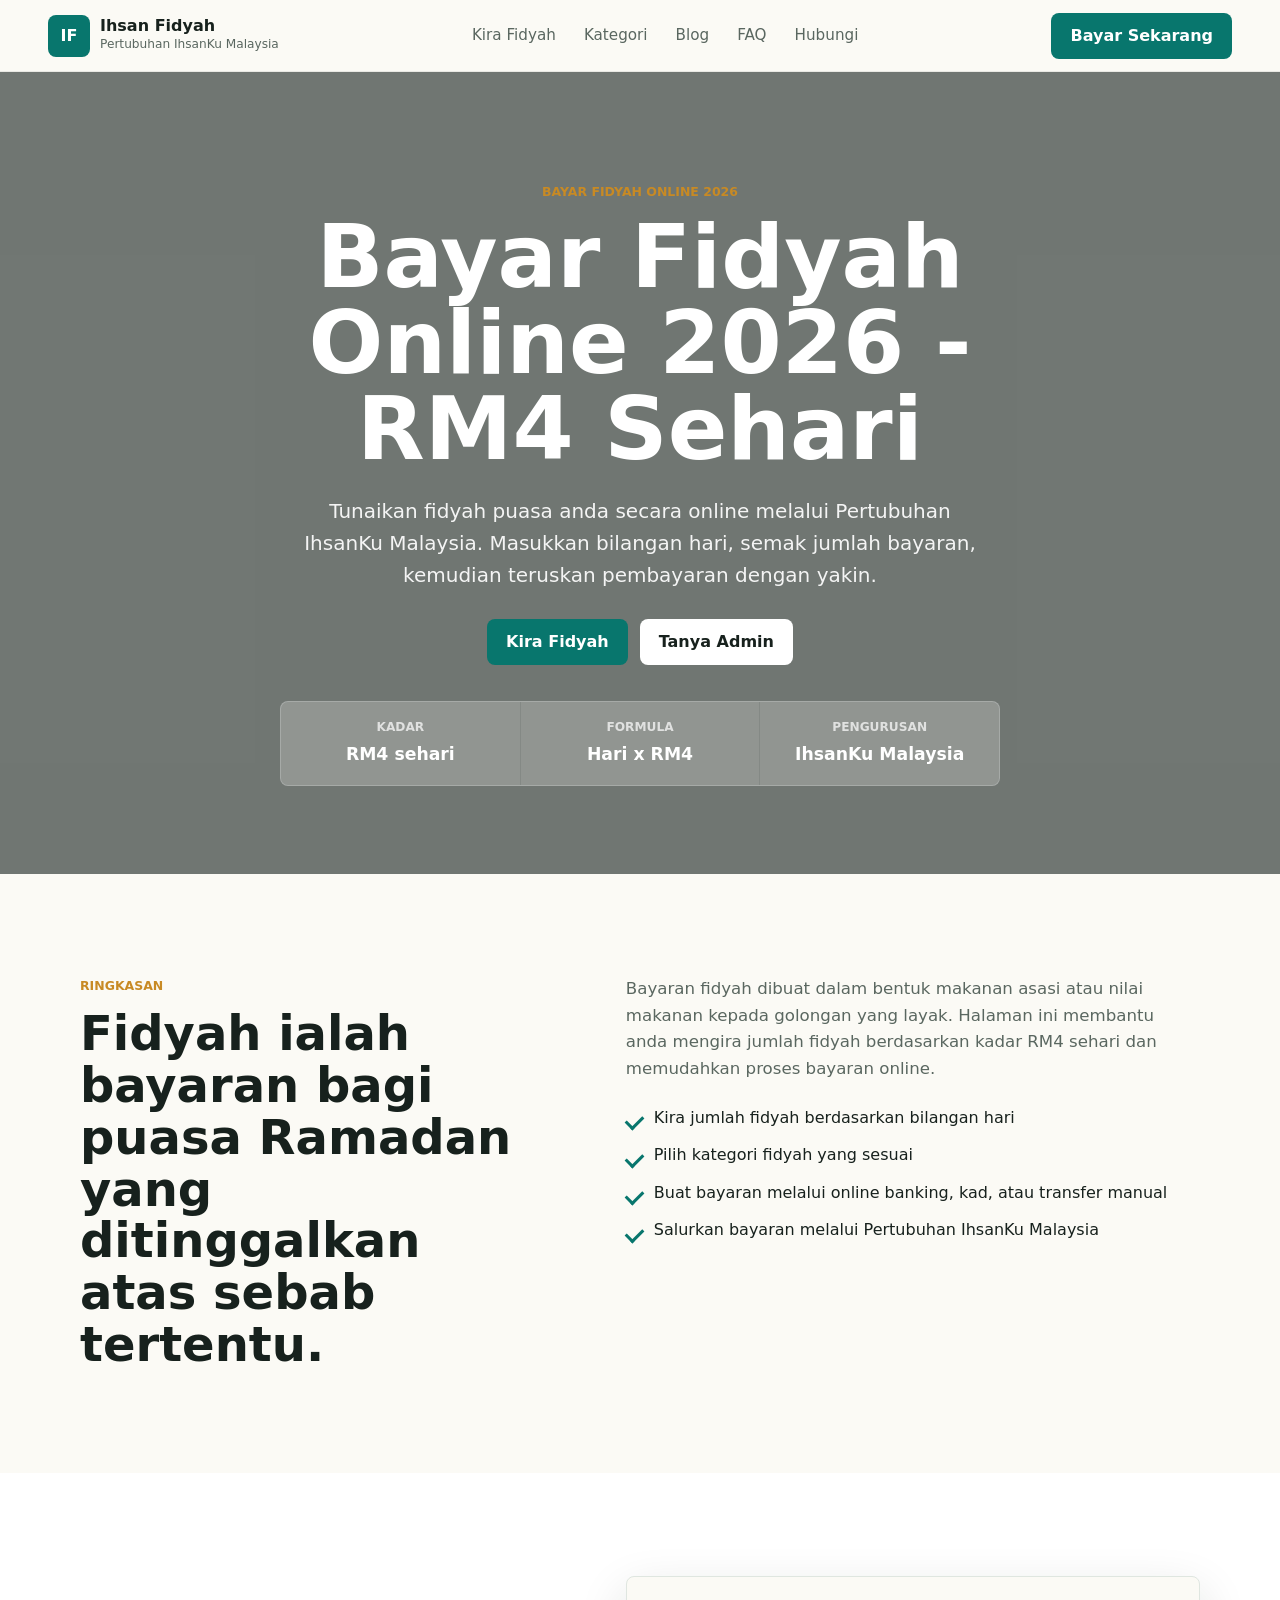
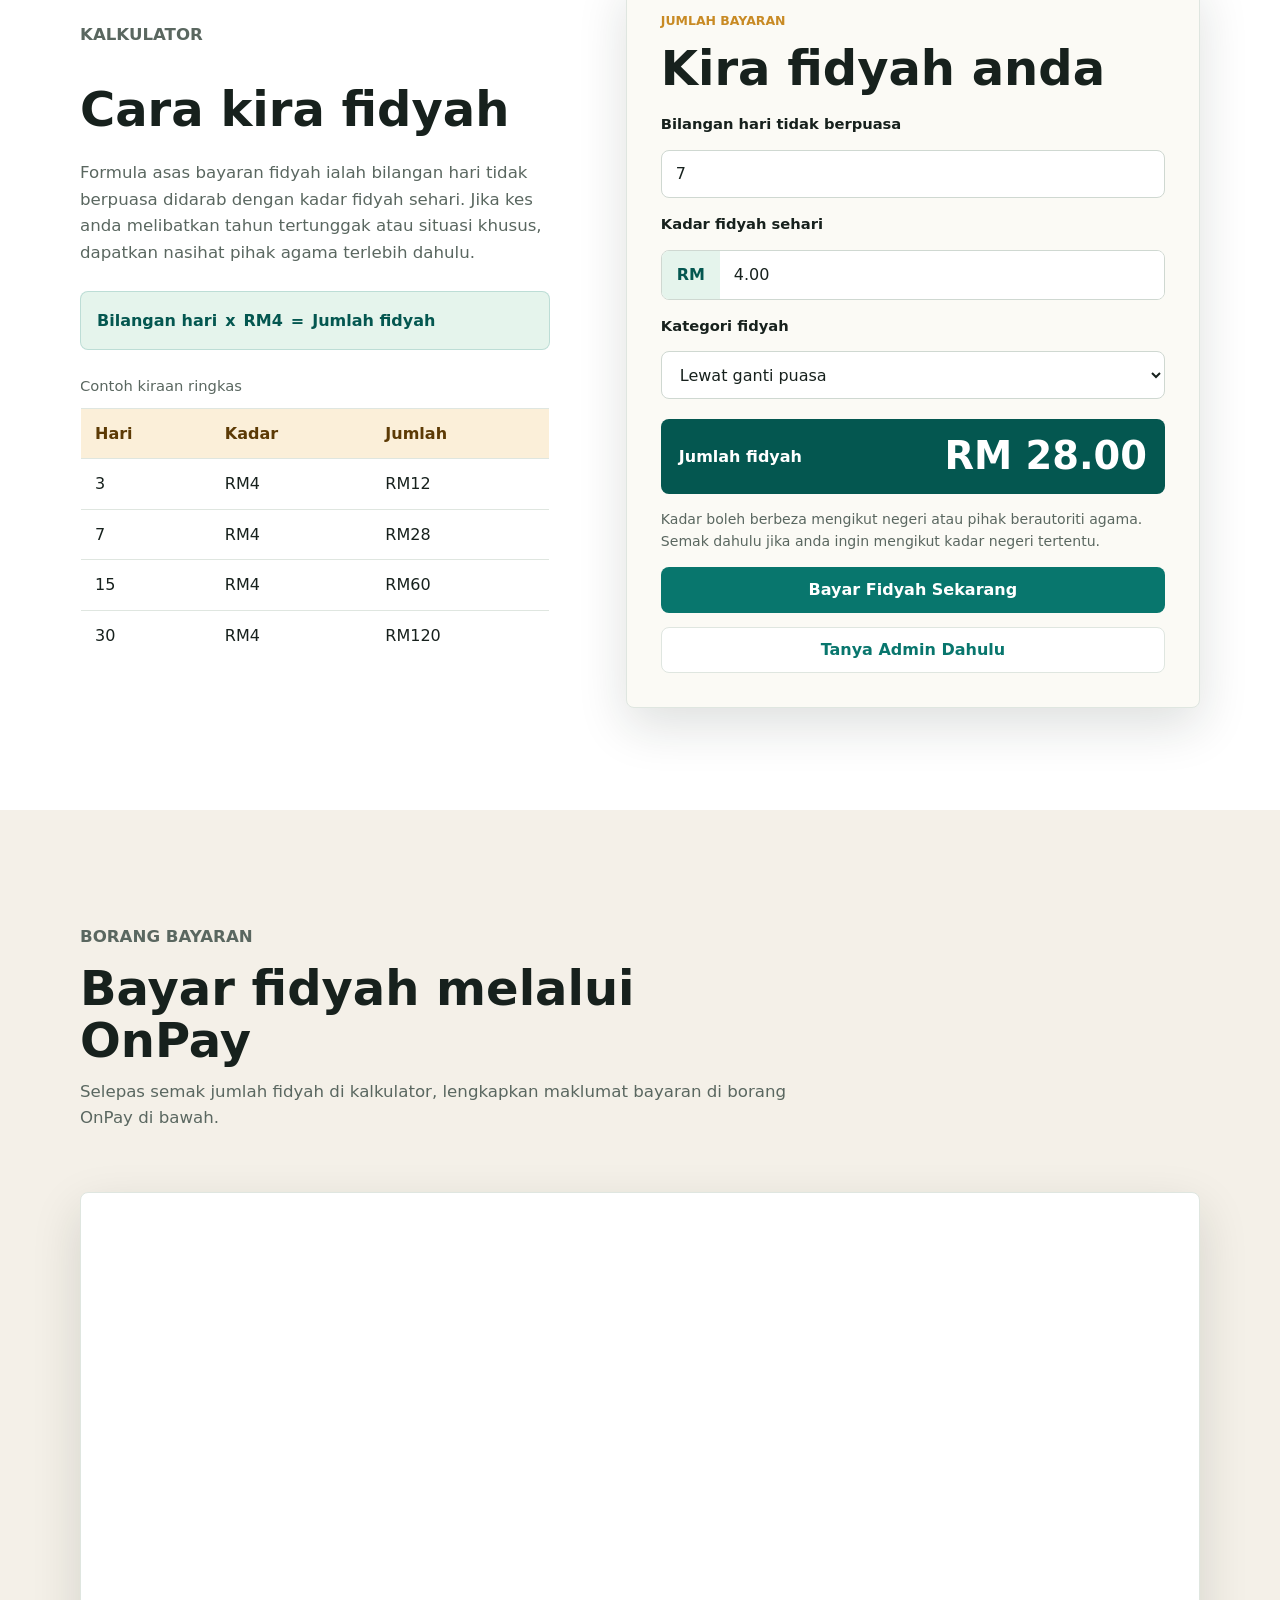
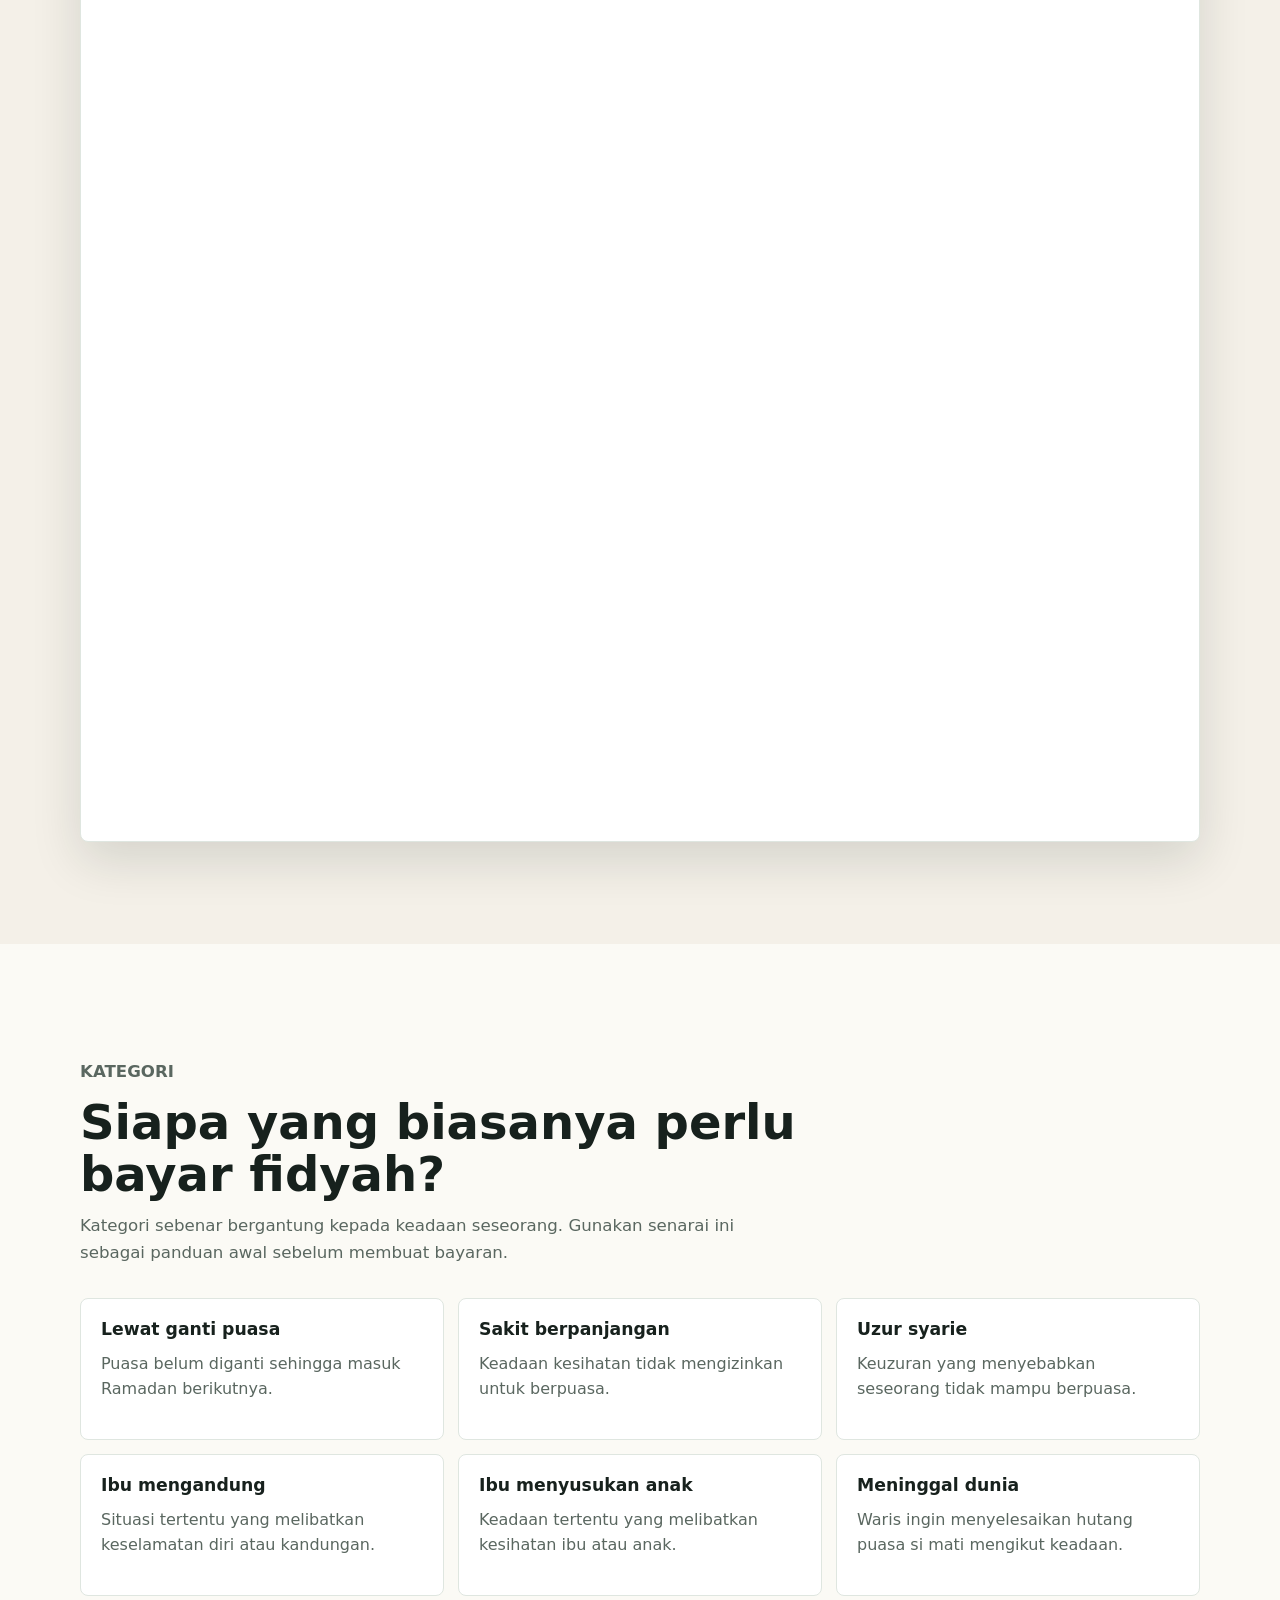
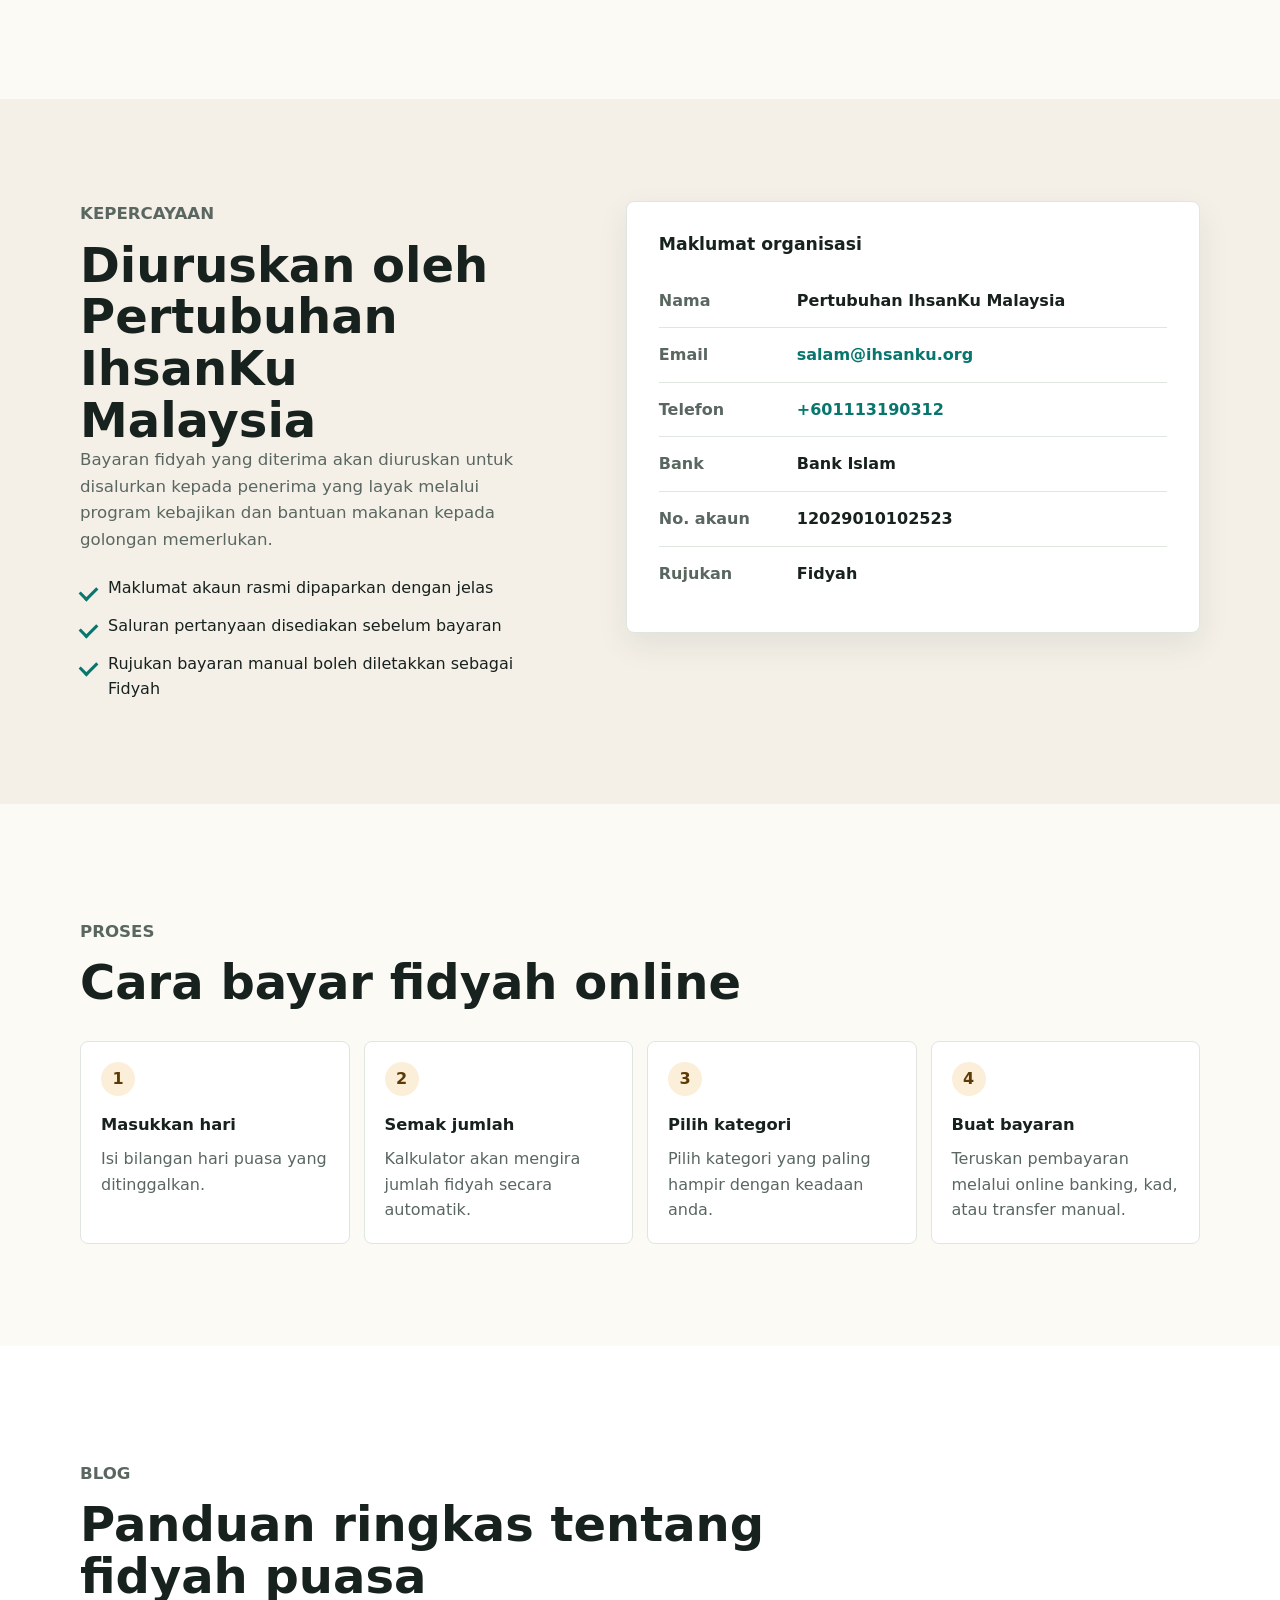
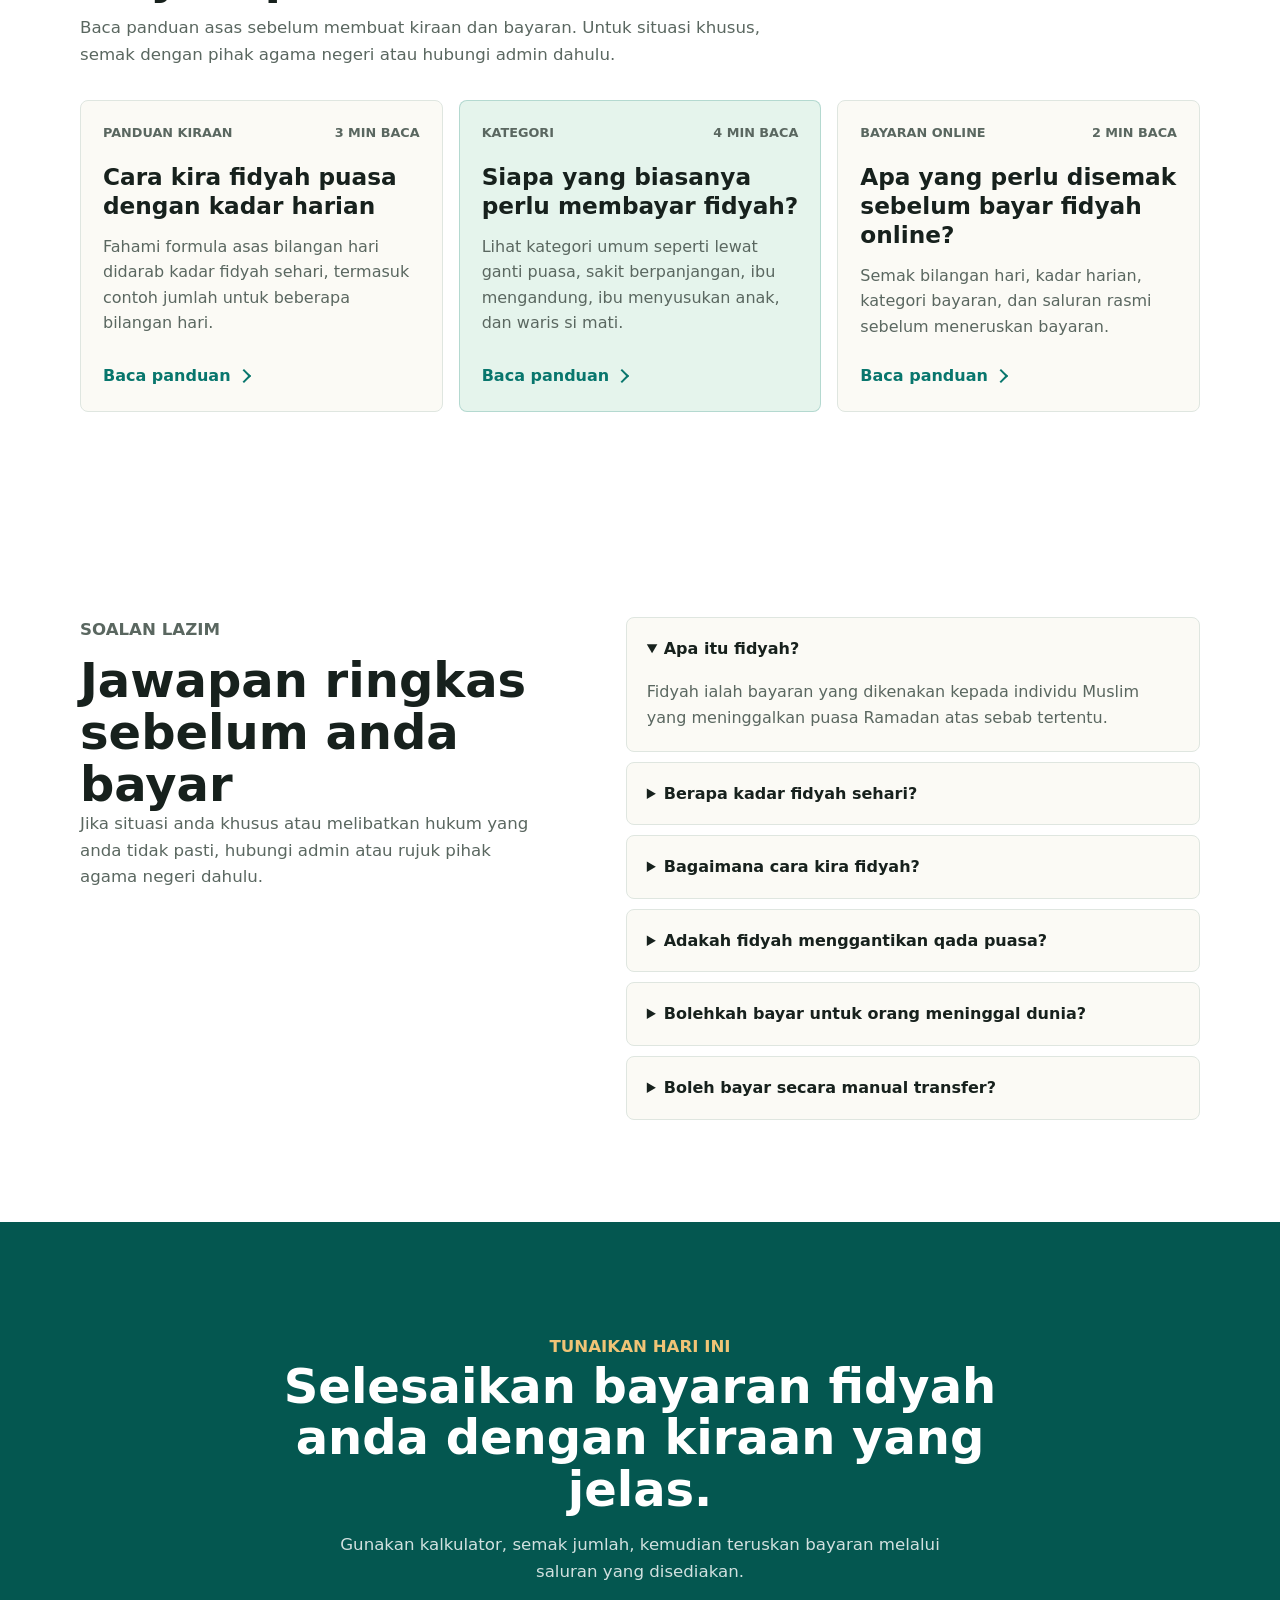
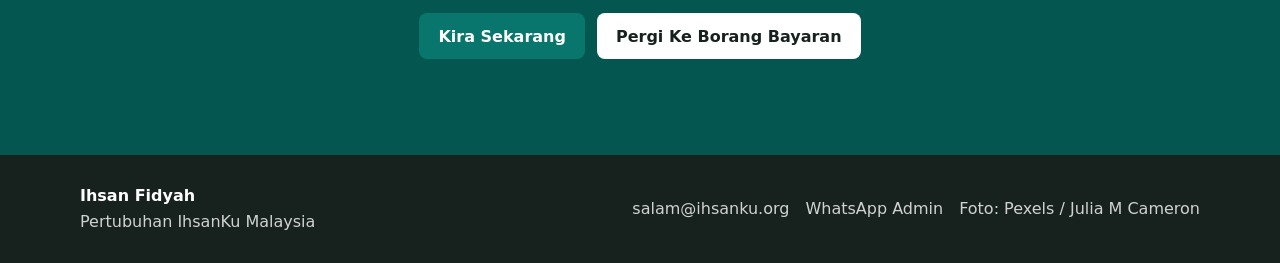
==== index.html @ 48658b1b "Add files via upload" ====
<!doctype html>
<html lang="ms">
  <head>
    <meta charset="utf-8">
    <meta name="viewport" content="width=device-width, initial-scale=1">
    <title>Bayar Fidyah Online 2026 | Kira Fidyah RM4 Sehari</title>
    <meta
      name="description"
      content="Bayar fidyah puasa secara online melalui Pertubuhan IhsanKu Malaysia. Kira fidyah berdasarkan bilangan hari puasa yang ditinggalkan dengan kadar RM4 sehari."
    >
    <meta property="og:title" content="Bayar Fidyah Online 2026">
    <meta
      property="og:description"
      content="Kira dan tunaikan fidyah puasa dengan kadar RM4 sehari melalui Pertubuhan IhsanKu Malaysia."
    >
    <meta property="og:type" content="website">
    <meta property="og:image" content="https://images.pexels.com/photos/6995220/pexels-photo-6995220.jpeg">
    <link rel="stylesheet" href="styles.css">
    <script defer src="script.js"></script>
    <script defer src="https://cdn.onpay.my/assets/plugins/iframe-resizer/iframeResizer.13887afc.min.js"></script>
    <script type="application/ld+json">
      {
        "@context": "https://schema.org",
        "@graph": [
          {
            "@type": "Organization",
            "@id": "https://sumbang.ihsanku.org/#organization",
            "name": "Pertubuhan IhsanKu Malaysia",
            "url": "https://www.ihsanku.org/",
            "email": "salam@ihsanku.org",
            "telephone": "+601113190312"
          },
          {
            "@type": "BreadcrumbList",
            "itemListElement": [
              {
                "@type": "ListItem",
                "position": 1,
                "name": "Utama",
                "item": "https://www.ihsanku.org/"
              },
              {
                "@type": "ListItem",
                "position": 2,
                "name": "Bayar Fidyah Online 2026"
              }
            ]
          },
          {
            "@type": "FAQPage",
            "mainEntity": [
              {
                "@type": "Question",
                "name": "Apa itu fidyah?",
                "acceptedAnswer": {
                  "@type": "Answer",
                  "text": "Fidyah ialah bayaran yang dikenakan kepada individu Muslim yang meninggalkan puasa Ramadan atas sebab tertentu. Bayaran ini biasanya dibuat dalam bentuk makanan asasi atau nilai makanan yang disalurkan kepada golongan yang layak."
                }
              },
              {
                "@type": "Question",
                "name": "Berapa kadar fidyah sehari?",
                "acceptedAnswer": {
                  "@type": "Answer",
                  "text": "Kadar yang digunakan di halaman ini ialah RM4 bagi setiap hari puasa yang ditinggalkan. Kadar fidyah boleh berbeza mengikut negeri atau pihak berautoriti agama."
                }
              },
              {
                "@type": "Question",
                "name": "Bagaimana cara kira fidyah?",
                "acceptedAnswer": {
                  "@type": "Answer",
                  "text": "Cara asas ialah mendarabkan bilangan hari puasa yang ditinggalkan dengan kadar fidyah sehari. Contohnya, 7 hari x RM4 = RM28."
                }
              },
              {
                "@type": "Question",
                "name": "Adakah fidyah menggantikan qada puasa?",
                "acceptedAnswer": {
                  "@type": "Answer",
                  "text": "Tidak semestinya. Dalam banyak keadaan, seseorang masih perlu menggantikan puasa walaupun telah membayar fidyah. Keperluan qada dan fidyah bergantung kepada sebab meninggalkan puasa."
                }
              }
            ]
          }
        ]
      }
    </script>
  </head>
  <body>
    <header class="site-header">
      <a class="brand" href="#top" aria-label="Ihsan Fidyah">
        <span class="brand-mark" aria-hidden="true">IF</span>
        <span>
          <strong>Ihsan Fidyah</strong>
          <small>Pertubuhan IhsanKu Malaysia</small>
        </span>
      </a>
      <nav class="nav-links" aria-label="Navigasi utama">
        <a href="#kira">Kira Fidyah</a>
        <a href="#kategori">Kategori</a>
        <a href="#blog">Blog</a>
        <a href="#faq">FAQ</a>
        <a href="#hubungi">Hubungi</a>
      </nav>
      <a class="header-cta" href="#bayar">Bayar Sekarang</a>
    </header>

    <main id="top">
      <section class="hero" aria-labelledby="hero-title">
        <div class="hero-overlay" aria-hidden="true"></div>
        <div class="hero-content">
          <p class="eyebrow">Bayar fidyah online 2026</p>
          <h1 id="hero-title">Bayar Fidyah Online 2026 - RM4 Sehari</h1>
          <p class="hero-copy">
            Tunaikan fidyah puasa anda secara online melalui Pertubuhan IhsanKu Malaysia.
            Masukkan bilangan hari, semak jumlah bayaran, kemudian teruskan pembayaran dengan yakin.
          </p>
          <div class="hero-actions">
            <a class="button primary" href="#kira">Kira Fidyah</a>
            <a class="button secondary" href="https://wa.me/601113190312?text=Assalamualaikum%2C%20saya%20ingin%20bertanya%20tentang%20bayaran%20fidyah.">Tanya Admin</a>
          </div>
          <dl class="hero-facts" aria-label="Maklumat ringkas fidyah">
            <div>
              <dt>Kadar</dt>
              <dd>RM4 sehari</dd>
            </div>
            <div>
              <dt>Formula</dt>
              <dd>Hari x RM4</dd>
            </div>
            <div>
              <dt>Pengurusan</dt>
              <dd>IhsanKu Malaysia</dd>
            </div>
          </dl>
        </div>
      </section>

      <section class="intro section-band">
        <div class="container intro-grid">
          <div>
            <p class="section-label">Ringkasan</p>
            <h2>Fidyah ialah bayaran bagi puasa Ramadan yang ditinggalkan atas sebab tertentu.</h2>
          </div>
          <div class="intro-copy">
            <p>
              Bayaran fidyah dibuat dalam bentuk makanan asasi atau nilai makanan kepada golongan yang layak.
              Halaman ini membantu anda mengira jumlah fidyah berdasarkan kadar RM4 sehari dan memudahkan proses bayaran online.
            </p>
            <ul class="check-list">
              <li>Kira jumlah fidyah berdasarkan bilangan hari</li>
              <li>Pilih kategori fidyah yang sesuai</li>
              <li>Buat bayaran melalui online banking, kad, atau transfer manual</li>
              <li>Salurkan bayaran melalui Pertubuhan IhsanKu Malaysia</li>
            </ul>
          </div>
        </div>
      </section>

      <section id="kira" class="calculator-section">
        <div class="container calculator-layout">
          <div class="calculator-copy">
            <p class="section-label">Kalkulator</p>
            <h2>Cara kira fidyah</h2>
            <p>
              Formula asas bayaran fidyah ialah bilangan hari tidak berpuasa didarab dengan kadar fidyah sehari.
              Jika kes anda melibatkan tahun tertunggak atau situasi khusus, dapatkan nasihat pihak agama terlebih dahulu.
            </p>
            <div class="formula" aria-label="Formula fidyah">
              <span>Bilangan hari</span>
              <span>x</span>
              <span>RM4</span>
              <span>=</span>
              <strong>Jumlah fidyah</strong>
            </div>
            <table class="rate-table">
              <caption>Contoh kiraan ringkas</caption>
              <thead>
                <tr>
                  <th>Hari</th>
                  <th>Kadar</th>
                  <th>Jumlah</th>
                </tr>
              </thead>
              <tbody>
                <tr>
                  <td>3</td>
                  <td>RM4</td>
                  <td>RM12</td>
                </tr>
                <tr>
                  <td>7</td>
                  <td>RM4</td>
                  <td>RM28</td>
                </tr>
                <tr>
                  <td>15</td>
                  <td>RM4</td>
                  <td>RM60</td>
                </tr>
                <tr>
                  <td>30</td>
                  <td>RM4</td>
                  <td>RM120</td>
                </tr>
              </tbody>
            </table>
          </div>

          <form class="calculator-card" aria-labelledby="calculator-title">
            <div class="card-heading">
              <p class="section-label">Jumlah bayaran</p>
              <h2 id="calculator-title">Kira fidyah anda</h2>
            </div>
            <label for="days">Bilangan hari tidak berpuasa</label>
            <input id="days" name="days" type="number" min="0" step="1" value="7" inputmode="numeric">

            <label for="rate">Kadar fidyah sehari</label>
            <div class="input-prefix">
              <span>RM</span>
              <input id="rate" name="rate" type="number" min="0" step="0.10" value="4.00" inputmode="decimal">
            </div>

            <label for="category">Kategori fidyah</label>
            <select id="category" name="category">
              <option>Lewat ganti puasa</option>
              <option>Ibu mengandung</option>
              <option>Ibu menyusukan anak</option>
              <option>Uzur syarie</option>
              <option>Sakit berpanjangan</option>
              <option>Tiada harapan sembuh</option>
              <option>Kritikal</option>
              <option>Meninggal dunia</option>
            </select>

            <div class="total-box" aria-live="polite">
              <span>Jumlah fidyah</span>
              <strong id="total">RM28.00</strong>
            </div>

            <p class="small-note">
              Kadar boleh berbeza mengikut negeri atau pihak berautoriti agama. Semak dahulu jika anda ingin mengikut kadar negeri tertentu.
            </p>
            <a id="pay-link" class="button primary full" href="#bayar">Bayar Fidyah Sekarang</a>
            <a id="whatsapp-link" class="button outline full" href="https://wa.me/601113190312?text=Assalamualaikum%2C%20saya%20ingin%20bertanya%20tentang%20bayaran%20fidyah.">Tanya Admin Dahulu</a>
          </form>
        </div>
      </section>

      <section id="bayar" class="payment-section">
        <div class="container payment-layout">
          <div class="section-head">
            <p class="section-label">Borang bayaran</p>
            <h2>Bayar fidyah melalui OnPay</h2>
            <p>
              Selepas semak jumlah fidyah di kalkulator, lengkapkan maklumat bayaran di borang OnPay di bawah.
            </p>
          </div>
          <div class="payment-card">
            <div id="onpay-order-form" data-url="https://sumbang.ihsanku.org/order/form/174" data-only_form="1">
              <iframe
                id="onpay-order-form-iframe"
                title="Borang bayaran fidyah OnPay"
                src="https://sumbang.ihsanku.org/order/form/174?embed=1&only_form=1"
                loading="eager"
                referrerpolicy="strict-origin-when-cross-origin"
                width="100%"
              ></iframe>
            </div>
          </div>
        </div>
      </section>

      <section id="kategori" class="section-band">
        <div class="container">
          <div class="section-head">
            <p class="section-label">Kategori</p>
            <h2>Siapa yang biasanya perlu bayar fidyah?</h2>
            <p>
              Kategori sebenar bergantung kepada keadaan seseorang. Gunakan senarai ini sebagai panduan awal sebelum membuat bayaran.
            </p>
          </div>
          <div class="category-grid">
            <article>
              <h3>Lewat ganti puasa</h3>
              <p>Puasa belum diganti sehingga masuk Ramadan berikutnya.</p>
            </article>
            <article>
              <h3>Sakit berpanjangan</h3>
              <p>Keadaan kesihatan tidak mengizinkan untuk berpuasa.</p>
            </article>
            <article>
              <h3>Uzur syarie</h3>
              <p>Keuzuran yang menyebabkan seseorang tidak mampu berpuasa.</p>
            </article>
            <article>
              <h3>Ibu mengandung</h3>
              <p>Situasi tertentu yang melibatkan keselamatan diri atau kandungan.</p>
            </article>
            <article>
              <h3>Ibu menyusukan anak</h3>
              <p>Keadaan tertentu yang melibatkan kesihatan ibu atau anak.</p>
            </article>
            <article>
              <h3>Meninggal dunia</h3>
              <p>Waris ingin menyelesaikan hutang puasa si mati mengikut keadaan.</p>
            </article>
          </div>
        </div>
      </section>

      <section class="trust-section">
        <div class="container trust-grid">
          <div class="trust-copy">
            <p class="section-label">Kepercayaan</p>
            <h2>Diuruskan oleh Pertubuhan IhsanKu Malaysia</h2>
            <p>
              Bayaran fidyah yang diterima akan diuruskan untuk disalurkan kepada penerima yang layak melalui program kebajikan dan bantuan makanan kepada golongan memerlukan.
            </p>
            <ul class="check-list">
              <li>Maklumat akaun rasmi dipaparkan dengan jelas</li>
              <li>Saluran pertanyaan disediakan sebelum bayaran</li>
              <li>Rujukan bayaran manual boleh diletakkan sebagai Fidyah</li>
            </ul>
          </div>
          <div id="hubungi" class="org-panel">
            <h3>Maklumat organisasi</h3>
            <dl>
              <div>
                <dt>Nama</dt>
                <dd>Pertubuhan IhsanKu Malaysia</dd>
              </div>
              <div>
                <dt>Email</dt>
                <dd><a href="mailto:salam@ihsanku.org">salam@ihsanku.org</a></dd>
              </div>
              <div>
                <dt>Telefon</dt>
                <dd><a href="tel:+601113190312">+601113190312</a></dd>
              </div>
              <div>
                <dt>Bank</dt>
                <dd>Bank Islam</dd>
              </div>
              <div>
                <dt>No. akaun</dt>
                <dd>12029010102523</dd>
              </div>
              <div>
                <dt>Rujukan</dt>
                <dd>Fidyah</dd>
              </div>
            </dl>
          </div>
        </div>
      </section>

      <section class="steps section-band">
        <div class="container">
          <div class="section-head">
            <p class="section-label">Proses</p>
            <h2>Cara bayar fidyah online</h2>
          </div>
          <ol class="step-list">
            <li>
              <span>1</span>
              <strong>Masukkan hari</strong>
              <p>Isi bilangan hari puasa yang ditinggalkan.</p>
            </li>
            <li>
              <span>2</span>
              <strong>Semak jumlah</strong>
              <p>Kalkulator akan mengira jumlah fidyah secara automatik.</p>
            </li>
            <li>
              <span>3</span>
              <strong>Pilih kategori</strong>
              <p>Pilih kategori yang paling hampir dengan keadaan anda.</p>
            </li>
            <li>
              <span>4</span>
              <strong>Buat bayaran</strong>
              <p>Teruskan pembayaran melalui online banking, kad, atau transfer manual.</p>
            </li>
          </ol>
        </div>
      </section>

      <section id="blog" class="blog-section" aria-labelledby="blog-title">
        <div class="container">
          <div class="section-head">
            <p class="section-label">Blog</p>
            <h2 id="blog-title">Panduan ringkas tentang fidyah puasa</h2>
            <p>
              Baca panduan asas sebelum membuat kiraan dan bayaran. Untuk situasi khusus, semak dengan pihak agama negeri atau hubungi admin dahulu.
            </p>
          </div>
          <div class="blog-grid">
            <article class="blog-card">
              <div class="blog-meta">
                <span>Panduan kiraan</span>
                <span>3 min baca</span>
              </div>
              <h3>Cara kira fidyah puasa dengan kadar harian</h3>
              <p>
                Fahami formula asas bilangan hari didarab kadar fidyah sehari, termasuk contoh jumlah untuk beberapa bilangan hari.
              </p>
              <a href="#kira" aria-label="Baca panduan cara kira fidyah puasa">Baca panduan</a>
            </article>
            <article class="blog-card featured">
              <div class="blog-meta">
                <span>Kategori</span>
                <span>4 min baca</span>
              </div>
              <h3>Siapa yang biasanya perlu membayar fidyah?</h3>
              <p>
                Lihat kategori umum seperti lewat ganti puasa, sakit berpanjangan, ibu mengandung, ibu menyusukan anak, dan waris si mati.
              </p>
              <a href="#kategori" aria-label="Baca panduan kategori pembayar fidyah">Baca panduan</a>
            </article>
            <article class="blog-card">
              <div class="blog-meta">
                <span>Bayaran online</span>
                <span>2 min baca</span>
              </div>
              <h3>Apa yang perlu disemak sebelum bayar fidyah online?</h3>
              <p>
                Semak bilangan hari, kadar harian, kategori bayaran, dan saluran rasmi sebelum meneruskan bayaran.
              </p>
              <a href="#bayar" aria-label="Baca panduan sebelum bayar fidyah online">Baca panduan</a>
            </article>
          </div>
        </div>
      </section>

      <section id="faq" class="faq-section">
        <div class="container faq-layout">
          <div>
            <p class="section-label">Soalan lazim</p>
            <h2>Jawapan ringkas sebelum anda bayar</h2>
            <p>
              Jika situasi anda khusus atau melibatkan hukum yang anda tidak pasti, hubungi admin atau rujuk pihak agama negeri dahulu.
            </p>
          </div>
          <div class="faq-list">
            <details open>
              <summary>Apa itu fidyah?</summary>
              <p>Fidyah ialah bayaran yang dikenakan kepada individu Muslim yang meninggalkan puasa Ramadan atas sebab tertentu.</p>
            </details>
            <details>
              <summary>Berapa kadar fidyah sehari?</summary>
              <p>Kadar yang digunakan di halaman ini ialah RM4 bagi setiap hari puasa yang ditinggalkan. Kadar boleh berbeza mengikut negeri atau pihak berautoriti agama.</p>
            </details>
            <details>
              <summary>Bagaimana cara kira fidyah?</summary>
              <p>Darabkan bilangan hari puasa yang ditinggalkan dengan kadar sehari. Contohnya, 7 hari x RM4 = RM28.</p>
            </details>
            <details>
              <summary>Adakah fidyah menggantikan qada puasa?</summary>
              <p>Tidak semestinya. Dalam banyak keadaan, seseorang masih perlu menggantikan puasa walaupun telah membayar fidyah.</p>
            </details>
            <details>
              <summary>Bolehkah bayar untuk orang meninggal dunia?</summary>
              <p>Boleh dalam keadaan tertentu. Waris digalakkan menyemak keadaan tersebut dengan pihak agama supaya kiraan lebih tepat.</p>
            </details>
            <details>
              <summary>Boleh bayar secara manual transfer?</summary>
              <p>Boleh. Buat pindahan ke akaun Pertubuhan IhsanKu Malaysia dan letakkan rujukan bayaran sebagai Fidyah.</p>
            </details>
          </div>
        </div>
      </section>

      <section class="final-cta">
        <div class="container final-content">
          <p class="section-label">Tunaikan hari ini</p>
          <h2>Selesaikan bayaran fidyah anda dengan kiraan yang jelas.</h2>
          <p>Gunakan kalkulator, semak jumlah, kemudian teruskan bayaran melalui saluran yang disediakan.</p>
          <div class="hero-actions">
            <a class="button primary" href="#kira">Kira Sekarang</a>
            <a class="button secondary" href="#bayar">Pergi Ke Borang Bayaran</a>
          </div>
        </div>
      </section>
    </main>

    <footer class="site-footer">
      <div class="container footer-grid">
        <div>
          <strong>Ihsan Fidyah</strong>
          <p>Pertubuhan IhsanKu Malaysia</p>
        </div>
        <div>
          <a href="mailto:salam@ihsanku.org">salam@ihsanku.org</a>
          <a href="https://wa.me/601113190312">WhatsApp Admin</a>
          <a href="https://www.pexels.com/photo/people-donating-food-to-a-charity-6995220/">Foto: Pexels / Julia M Cameron</a>
        </div>
      </div>
    </footer>
  </body>
</html>
---- styles.css ----
:root {
  --ink: #17211d;
  --muted: #5a6760;
  --line: #dfe6e0;
  --paper: #fbfaf5;
  --white: #ffffff;
  --teal: #08766d;
  --teal-dark: #045750;
  --gold: #c88a24;
  --coral: #b95f3f;
  --green-soft: #e5f4ec;
  --gold-soft: #fbefd9;
  --shadow: 0 18px 50px rgba(23, 33, 29, 0.14);
  color-scheme: light;
  font-family: Inter, ui-sans-serif, system-ui, -apple-system, BlinkMacSystemFont, "Segoe UI", sans-serif;
}

* {
  box-sizing: border-box;
}

html {
  scroll-behavior: smooth;
}

body {
  margin: 0;
  background: var(--paper);
  color: var(--ink);
  line-height: 1.6;
}

img,
svg {
  display: block;
  max-width: 100%;
}

a {
  color: inherit;
  text-decoration: none;
}

button,
input,
select {
  font: inherit;
}

.container {
  width: min(1120px, calc(100% - 40px));
  margin-inline: auto;
}

.site-header {
  position: sticky;
  top: 0;
  z-index: 20;
  display: flex;
  align-items: center;
  justify-content: space-between;
  gap: 18px;
  min-height: 72px;
  padding: 12px clamp(18px, 4vw, 48px);
  background: rgba(251, 250, 245, 0.94);
  border-bottom: 1px solid rgba(23, 33, 29, 0.08);
  backdrop-filter: blur(16px);
}

.brand {
  display: inline-flex;
  align-items: center;
  gap: 10px;
  min-width: 210px;
}

.brand-mark {
  display: grid;
  width: 42px;
  height: 42px;
  place-items: center;
  background: var(--teal);
  color: var(--white);
  border-radius: 8px;
  font-weight: 800;
}

.brand strong,
.brand small {
  display: block;
}

.brand strong {
  line-height: 1.1;
}

.brand small {
  color: var(--muted);
  font-size: 0.76rem;
}

.nav-links {
  display: flex;
  align-items: center;
  justify-content: center;
  gap: clamp(12px, 2.4vw, 28px);
  color: var(--muted);
  font-size: 0.95rem;
}

.nav-links a:hover {
  color: var(--teal);
}

.header-cta,
.button {
  display: inline-flex;
  align-items: center;
  justify-content: center;
  min-height: 46px;
  padding: 0 18px;
  border: 1px solid transparent;
  border-radius: 8px;
  font-weight: 800;
  line-height: 1.2;
  text-align: center;
  transition: transform 160ms ease, background 160ms ease, border-color 160ms ease;
}

.header-cta,
.button.primary {
  background: var(--teal);
  color: var(--white);
}

.button.secondary {
  background: var(--white);
  color: var(--ink);
  border-color: rgba(255, 255, 255, 0.8);
}

.button.outline {
  color: var(--teal);
  border-color: var(--line);
  background: var(--white);
}

.button.full {
  width: 100%;
}

.header-cta:hover,
.button:hover {
  transform: translateY(-1px);
}

.button.primary:hover,
.header-cta:hover {
  background: var(--teal-dark);
}

.hero {
  position: relative;
  display: grid;
  align-items: center;
  min-height: calc(78vh - 72px);
  padding: clamp(64px, 9vw, 110px) 0 clamp(52px, 7vw, 88px);
  overflow: hidden;
  background-image: url("https://images.pexels.com/photos/6995220/pexels-photo-6995220.jpeg?auto=compress&cs=tinysrgb&w=1800");
  background-position: center;
  background-size: cover;
}

.hero-overlay {
  position: absolute;
  inset: 0;
  background: rgba(13, 25, 21, 0.58);
}

.hero-content {
  position: relative;
  z-index: 1;
  width: min(760px, calc(100% - 40px));
  margin-inline: auto;
  color: var(--white);
  text-align: center;
}

.eyebrow,
.section-label {
  margin: 0 0 12px;
  color: var(--gold);
  font-size: 0.78rem;
  font-weight: 900;
  letter-spacing: 0;
  text-transform: uppercase;
}

.hero h1 {
  margin: 0;
  font-size: clamp(2.35rem, 7vw, 5.5rem);
  line-height: 0.98;
  letter-spacing: 0;
}

.hero-copy {
  width: min(680px, 100%);
  margin: 22px auto 0;
  color: rgba(255, 255, 255, 0.92);
  font-size: clamp(1.02rem, 2vw, 1.25rem);
}

.hero-actions {
  display: flex;
  flex-wrap: wrap;
  gap: 12px;
  justify-content: center;
  margin-top: 28px;
}

.hero-facts {
  display: grid;
  grid-template-columns: repeat(3, minmax(0, 1fr));
  gap: 1px;
  width: min(720px, 100%);
  margin: 36px auto 0;
  overflow: hidden;
  border: 1px solid rgba(255, 255, 255, 0.28);
  border-radius: 8px;
  background: rgba(255, 255, 255, 0.14);
}

.hero-facts div {
  padding: 16px 12px;
  background: rgba(255, 255, 255, 0.1);
}

.hero-facts dt {
  color: rgba(255, 255, 255, 0.72);
  font-size: 0.76rem;
  font-weight: 800;
  text-transform: uppercase;
}

.hero-facts dd {
  margin: 4px 0 0;
  font-size: clamp(0.95rem, 1.5vw, 1.08rem);
  font-weight: 900;
}

.section-band,
.trust-section,
.faq-section,
.calculator-section,
.payment-section,
.blog-section {
  padding: clamp(62px, 8vw, 104px) 0;
}

.section-band {
  background: var(--paper);
}

.intro-grid,
.calculator-layout,
.trust-grid,
.faq-layout {
  display: grid;
  grid-template-columns: minmax(0, 0.9fr) minmax(0, 1.1fr);
  gap: clamp(28px, 6vw, 76px);
  align-items: start;
}

h2 {
  margin: 0;
  font-size: clamp(1.85rem, 4vw, 3rem);
  line-height: 1.08;
  letter-spacing: 0;
}

h3 {
  margin: 0;
  font-size: 1.08rem;
  line-height: 1.25;
}

p {
  margin: 0;
}

.intro-copy p,
.calculator-copy p,
.section-head p,
.trust-copy p,
.faq-layout > div:first-child p,
.final-content p {
  color: var(--muted);
  font-size: 1.04rem;
}

.check-list {
  display: grid;
  gap: 12px;
  margin: 22px 0 0;
  padding: 0;
  list-style: none;
}

.check-list li {
  position: relative;
  padding-left: 28px;
}

.check-list li::before {
  content: "";
  position: absolute;
  top: 0.65em;
  left: 0;
  width: 14px;
  height: 8px;
  border-bottom: 3px solid var(--teal);
  border-left: 3px solid var(--teal);
  transform: rotate(-45deg);
}

.calculator-section {
  background: var(--white);
}

.calculator-layout {
  align-items: center;
}

.calculator-copy {
  display: grid;
  gap: 24px;
}

.formula {
  display: flex;
  flex-wrap: wrap;
  gap: 8px;
  align-items: center;
  padding: 16px;
  background: var(--green-soft);
  border: 1px solid rgba(8, 118, 109, 0.18);
  border-radius: 8px;
  color: var(--teal-dark);
  font-weight: 900;
}

.rate-table {
  width: 100%;
  border-collapse: collapse;
  overflow: hidden;
  border: 1px solid var(--line);
  border-radius: 8px;
  background: var(--white);
}

.rate-table caption {
  margin-bottom: 10px;
  color: var(--muted);
  font-size: 0.92rem;
  text-align: left;
}

.rate-table th,
.rate-table td {
  padding: 12px 14px;
  border-bottom: 1px solid var(--line);
  text-align: left;
}

.rate-table th {
  background: var(--gold-soft);
  color: #5c3a05;
}

.rate-table tr:last-child td {
  border-bottom: 0;
}

.calculator-card {
  display: grid;
  gap: 14px;
  padding: clamp(22px, 4vw, 34px);
  background: var(--paper);
  border: 1px solid var(--line);
  border-radius: 8px;
  box-shadow: var(--shadow);
}

.card-heading {
  margin-bottom: 4px;
}

label {
  color: var(--ink);
  font-size: 0.92rem;
  font-weight: 900;
}

input,
select {
  width: 100%;
  min-height: 48px;
  padding: 0 14px;
  color: var(--ink);
  background: var(--white);
  border: 1px solid #cfd8d1;
  border-radius: 8px;
  outline: none;
}

input:focus,
select:focus {
  border-color: var(--teal);
  box-shadow: 0 0 0 4px rgba(8, 118, 109, 0.12);
}

.input-prefix {
  display: flex;
  align-items: center;
  overflow: hidden;
  background: var(--white);
  border: 1px solid #cfd8d1;
  border-radius: 8px;
}

.input-prefix:focus-within {
  border-color: var(--teal);
  box-shadow: 0 0 0 4px rgba(8, 118, 109, 0.12);
}

.input-prefix span {
  display: grid;
  align-self: stretch;
  place-items: center;
  min-width: 58px;
  background: var(--green-soft);
  color: var(--teal-dark);
  font-weight: 900;
}

.input-prefix input {
  border: 0;
  border-radius: 0;
  box-shadow: none;
}

.total-box {
  display: flex;
  align-items: center;
  justify-content: space-between;
  gap: 18px;
  margin-top: 6px;
  padding: 18px;
  background: var(--teal-dark);
  color: var(--white);
  border-radius: 8px;
}

.total-box span {
  font-weight: 800;
}

.total-box strong {
  font-size: clamp(1.65rem, 5vw, 2.4rem);
  line-height: 1;
}

.small-note {
  color: var(--muted);
  font-size: 0.88rem;
}

.payment-section {
  background: #f4f0e8;
}

.payment-layout {
  display: grid;
  gap: 28px;
}

.payment-card {
  min-height: 520px;
  padding: clamp(16px, 3vw, 24px);
  background: var(--white);
  border: 1px solid var(--line);
  border-radius: 8px;
  box-shadow: var(--shadow);
}

#onpay-order-form {
  width: 100%;
  min-height: 1200px;
}

#onpay-order-form-iframe {
  display: block;
  width: 100%;
  height: 1200px;
  border: 0;
  background: var(--white);
}

.section-head {
  width: min(720px, 100%);
  margin-bottom: 32px;
}

.section-head p {
  margin-top: 12px;
}

.category-grid {
  display: grid;
  grid-template-columns: repeat(3, minmax(0, 1fr));
  gap: 14px;
}

.category-grid article {
  min-height: 142px;
  padding: 20px;
  background: var(--white);
  border: 1px solid var(--line);
  border-radius: 8px;
}

.category-grid p {
  margin-top: 10px;
  color: var(--muted);
}

.trust-section {
  background: #f4f0e8;
}

.org-panel {
  padding: clamp(22px, 4vw, 32px);
  background: var(--white);
  border: 1px solid var(--line);
  border-radius: 8px;
  box-shadow: 0 12px 32px rgba(23, 33, 29, 0.08);
}

.org-panel dl {
  display: grid;
  gap: 0;
  margin: 18px 0 0;
}

.org-panel dl div {
  display: grid;
  grid-template-columns: 120px minmax(0, 1fr);
  gap: 18px;
  padding: 14px 0;
  border-bottom: 1px solid var(--line);
}

.org-panel dl div:last-child {
  border-bottom: 0;
}

.org-panel dt {
  color: var(--muted);
  font-weight: 800;
}

.org-panel dd {
  margin: 0;
  font-weight: 800;
  overflow-wrap: anywhere;
}

.org-panel a {
  color: var(--teal);
}

.step-list {
  display: grid;
  grid-template-columns: repeat(4, minmax(0, 1fr));
  gap: 14px;
  margin: 0;
  padding: 0;
  list-style: none;
}

.step-list li {
  padding: 20px;
  background: var(--white);
  border: 1px solid var(--line);
  border-radius: 8px;
}

.step-list span {
  display: grid;
  width: 34px;
  height: 34px;
  margin-bottom: 16px;
  place-items: center;
  background: var(--gold-soft);
  color: #5c3a05;
  border-radius: 999px;
  font-weight: 900;
}

.step-list strong {
  display: block;
  font-size: 1.02rem;
}

.step-list p {
  margin-top: 8px;
  color: var(--muted);
}

.blog-section {
  background: var(--white);
}

.blog-grid {
  display: grid;
  grid-template-columns: repeat(3, minmax(0, 1fr));
  gap: 16px;
}

.blog-card {
  display: flex;
  min-height: 300px;
  flex-direction: column;
  padding: 22px;
  background: var(--paper);
  border: 1px solid var(--line);
  border-radius: 8px;
}

.blog-card.featured {
  background: var(--green-soft);
  border-color: rgba(8, 118, 109, 0.22);
}

.blog-meta {
  display: flex;
  flex-wrap: wrap;
  gap: 8px;
  align-items: center;
  justify-content: space-between;
  margin-bottom: 18px;
  color: var(--muted);
  font-size: 0.8rem;
  font-weight: 900;
  text-transform: uppercase;
}

.blog-card h3 {
  font-size: clamp(1.18rem, 2vw, 1.45rem);
}

.blog-card p {
  margin-top: 14px;
  color: var(--muted);
}

.blog-card a {
  display: inline-flex;
  align-items: center;
  gap: 8px;
  width: fit-content;
  margin-top: auto;
  padding-top: 24px;
  color: var(--teal);
  font-weight: 900;
}

.blog-card a::after {
  content: "";
  width: 8px;
  height: 8px;
  border-top: 2px solid currentColor;
  border-right: 2px solid currentColor;
  transform: rotate(45deg);
}

.faq-section {
  background: var(--white);
}

.faq-list {
  display: grid;
  gap: 10px;
}

details {
  border: 1px solid var(--line);
  border-radius: 8px;
  background: var(--paper);
}

summary {
  cursor: pointer;
  padding: 18px 20px;
  color: var(--ink);
  font-weight: 900;
}

details p {
  padding: 0 20px 20px;
  color: var(--muted);
}

.final-cta {
  padding: clamp(58px, 8vw, 96px) 0;
  background: var(--teal-dark);
  color: var(--white);
}

.final-content {
  width: min(820px, calc(100% - 40px));
  text-align: center;
}

.final-content .section-label {
  color: #f0c476;
}

.final-content p {
  width: min(620px, 100%);
  margin: 16px auto 0;
  color: rgba(255, 255, 255, 0.82);
}

.site-footer {
  padding: 28px 0;
  background: var(--ink);
  color: rgba(255, 255, 255, 0.8);
}

.footer-grid {
  display: flex;
  align-items: center;
  justify-content: space-between;
  gap: 20px;
}

.footer-grid strong {
  color: var(--white);
}

.footer-grid div:last-child {
  display: flex;
  flex-wrap: wrap;
  gap: 16px;
  justify-content: flex-end;
}

.footer-grid a:hover {
  color: var(--white);
}

@media (max-width: 940px) {
  .site-header {
    align-items: flex-start;
    flex-wrap: wrap;
  }

  .nav-links {
    order: 3;
    width: 100%;
    justify-content: flex-start;
    overflow-x: auto;
    padding-bottom: 2px;
  }

  .intro-grid,
  .calculator-layout,
  .trust-grid,
  .faq-layout {
    grid-template-columns: 1fr;
  }

  .category-grid {
    grid-template-columns: repeat(2, minmax(0, 1fr));
  }

  .blog-grid {
    grid-template-columns: repeat(2, minmax(0, 1fr));
  }

  .step-list {
    grid-template-columns: repeat(2, minmax(0, 1fr));
  }
}

@media (max-width: 640px) {
  .container {
    width: min(100% - 28px, 1120px);
  }

  .site-header {
    min-height: auto;
    padding: 12px 14px;
  }

  .brand {
    min-width: 0;
  }

  .brand small {
    display: none;
  }

  .header-cta {
    min-height: 40px;
    padding-inline: 12px;
    font-size: 0.88rem;
  }

  .hero {
    min-height: 74vh;
    padding-top: 54px;
  }

  .hero h1 {
    font-size: clamp(2.1rem, 12vw, 3.5rem);
  }

  .hero-actions {
    flex-direction: column;
  }

  .hero-actions .button {
    width: 100%;
  }

  .hero-facts {
    grid-template-columns: 1fr;
  }

  .category-grid,
  .blog-grid,
  .step-list {
    grid-template-columns: 1fr;
  }

  .org-panel dl div {
    grid-template-columns: 1fr;
    gap: 4px;
  }

  .total-box {
    align-items: flex-start;
    flex-direction: column;
  }

  .footer-grid {
    align-items: flex-start;
    flex-direction: column;
  }

  .footer-grid div:last-child {
    justify-content: flex-start;
  }
}
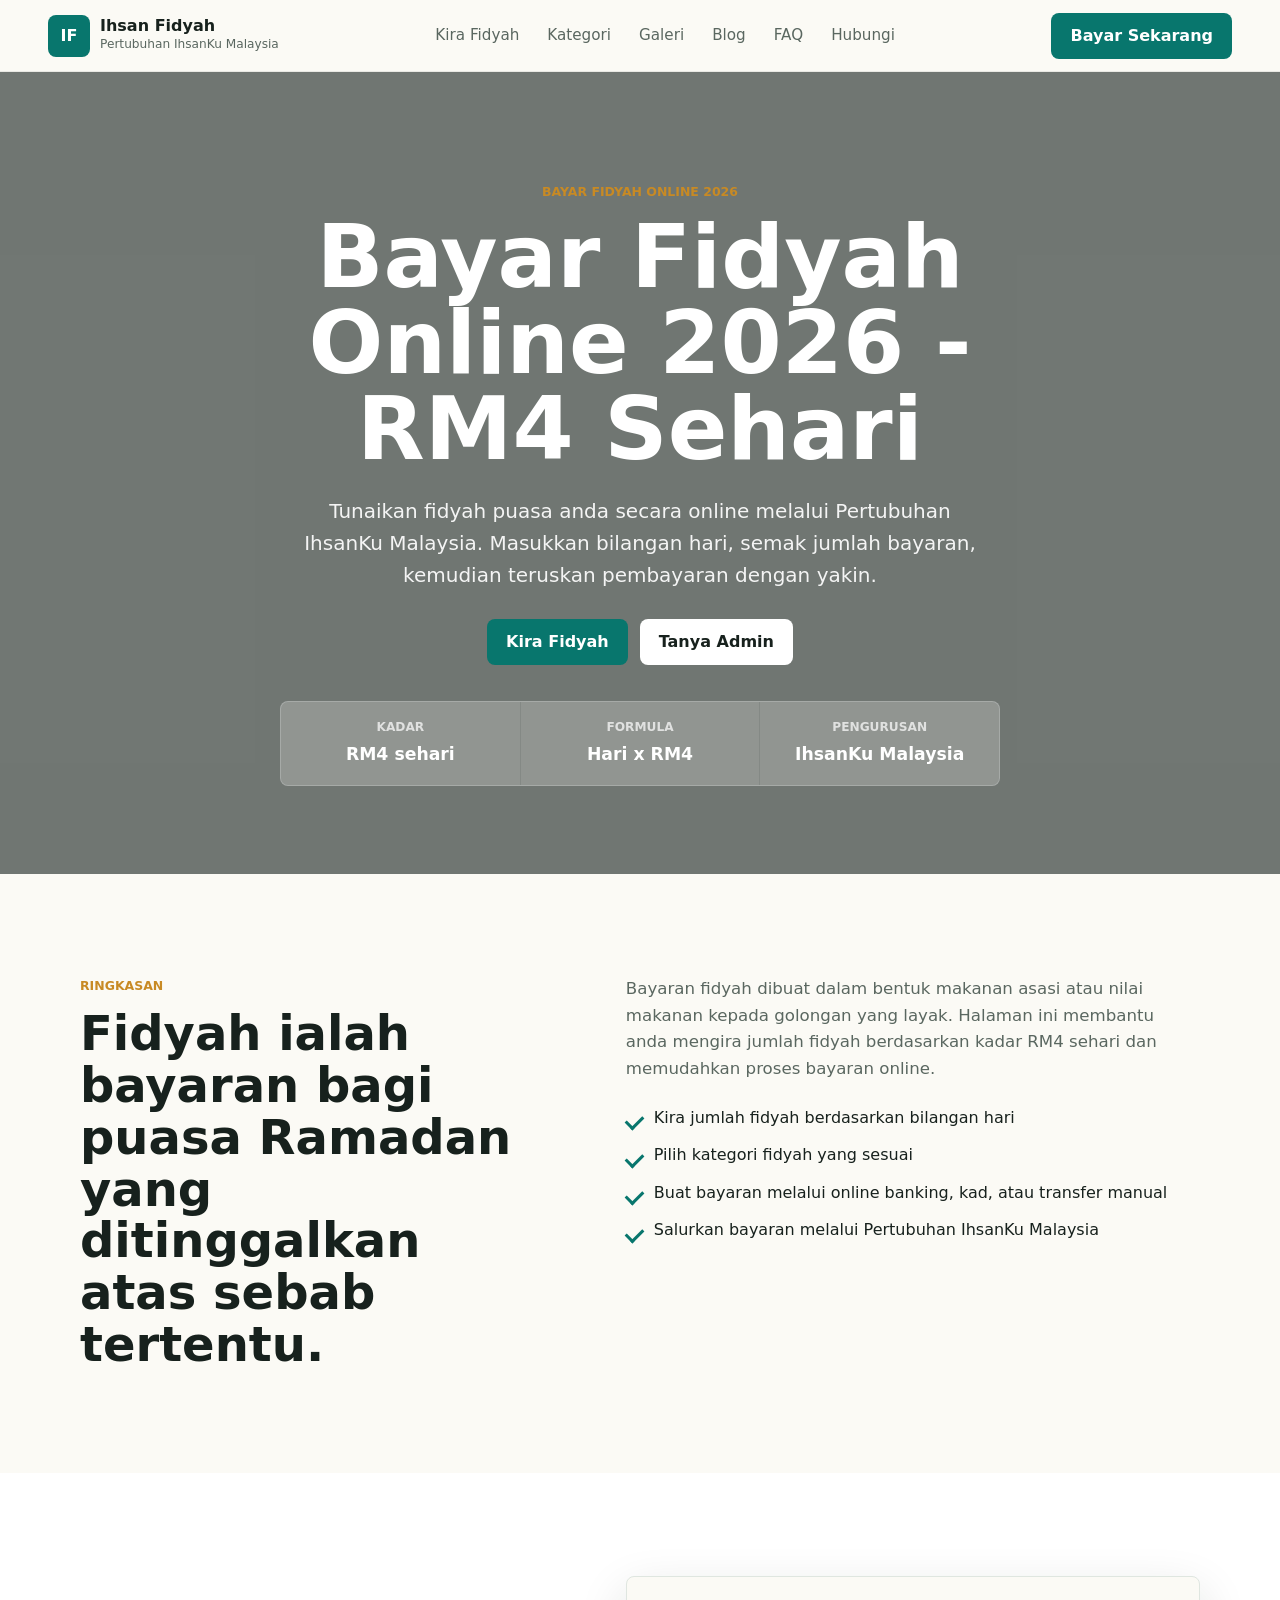
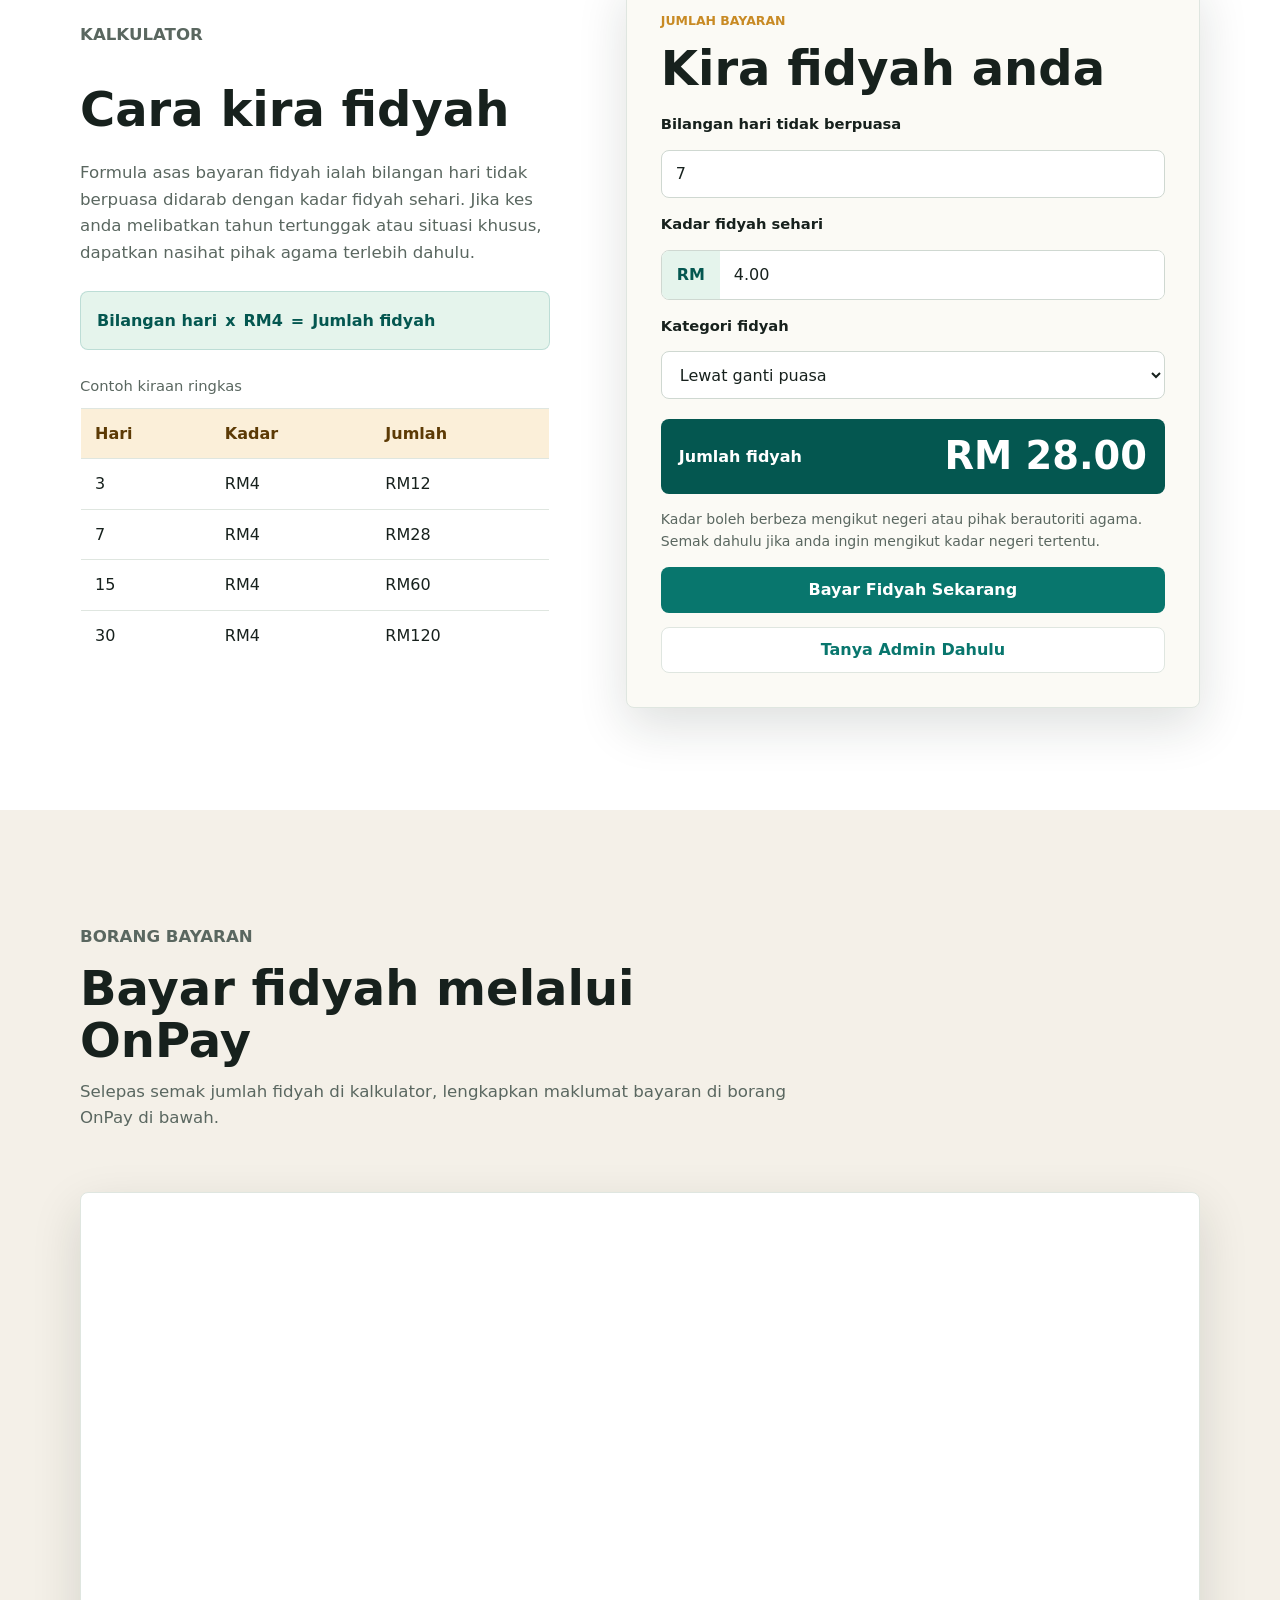
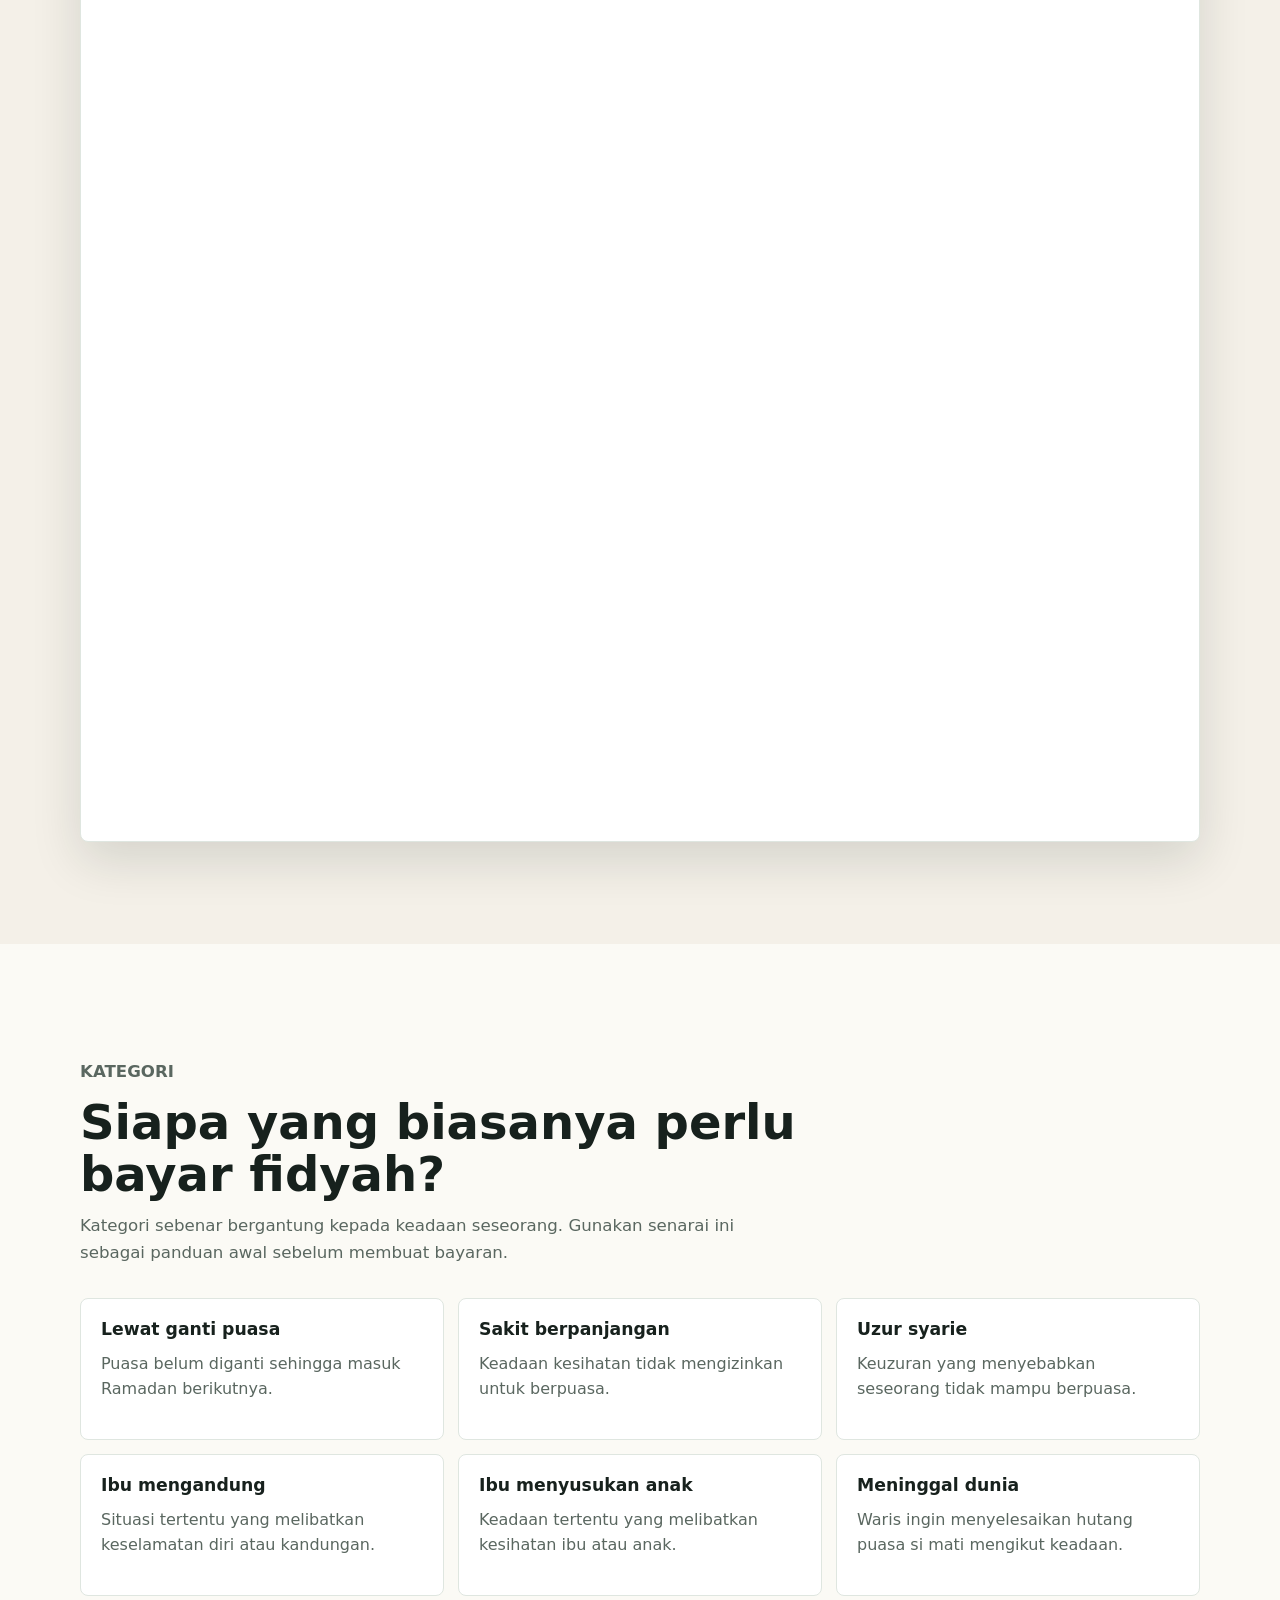
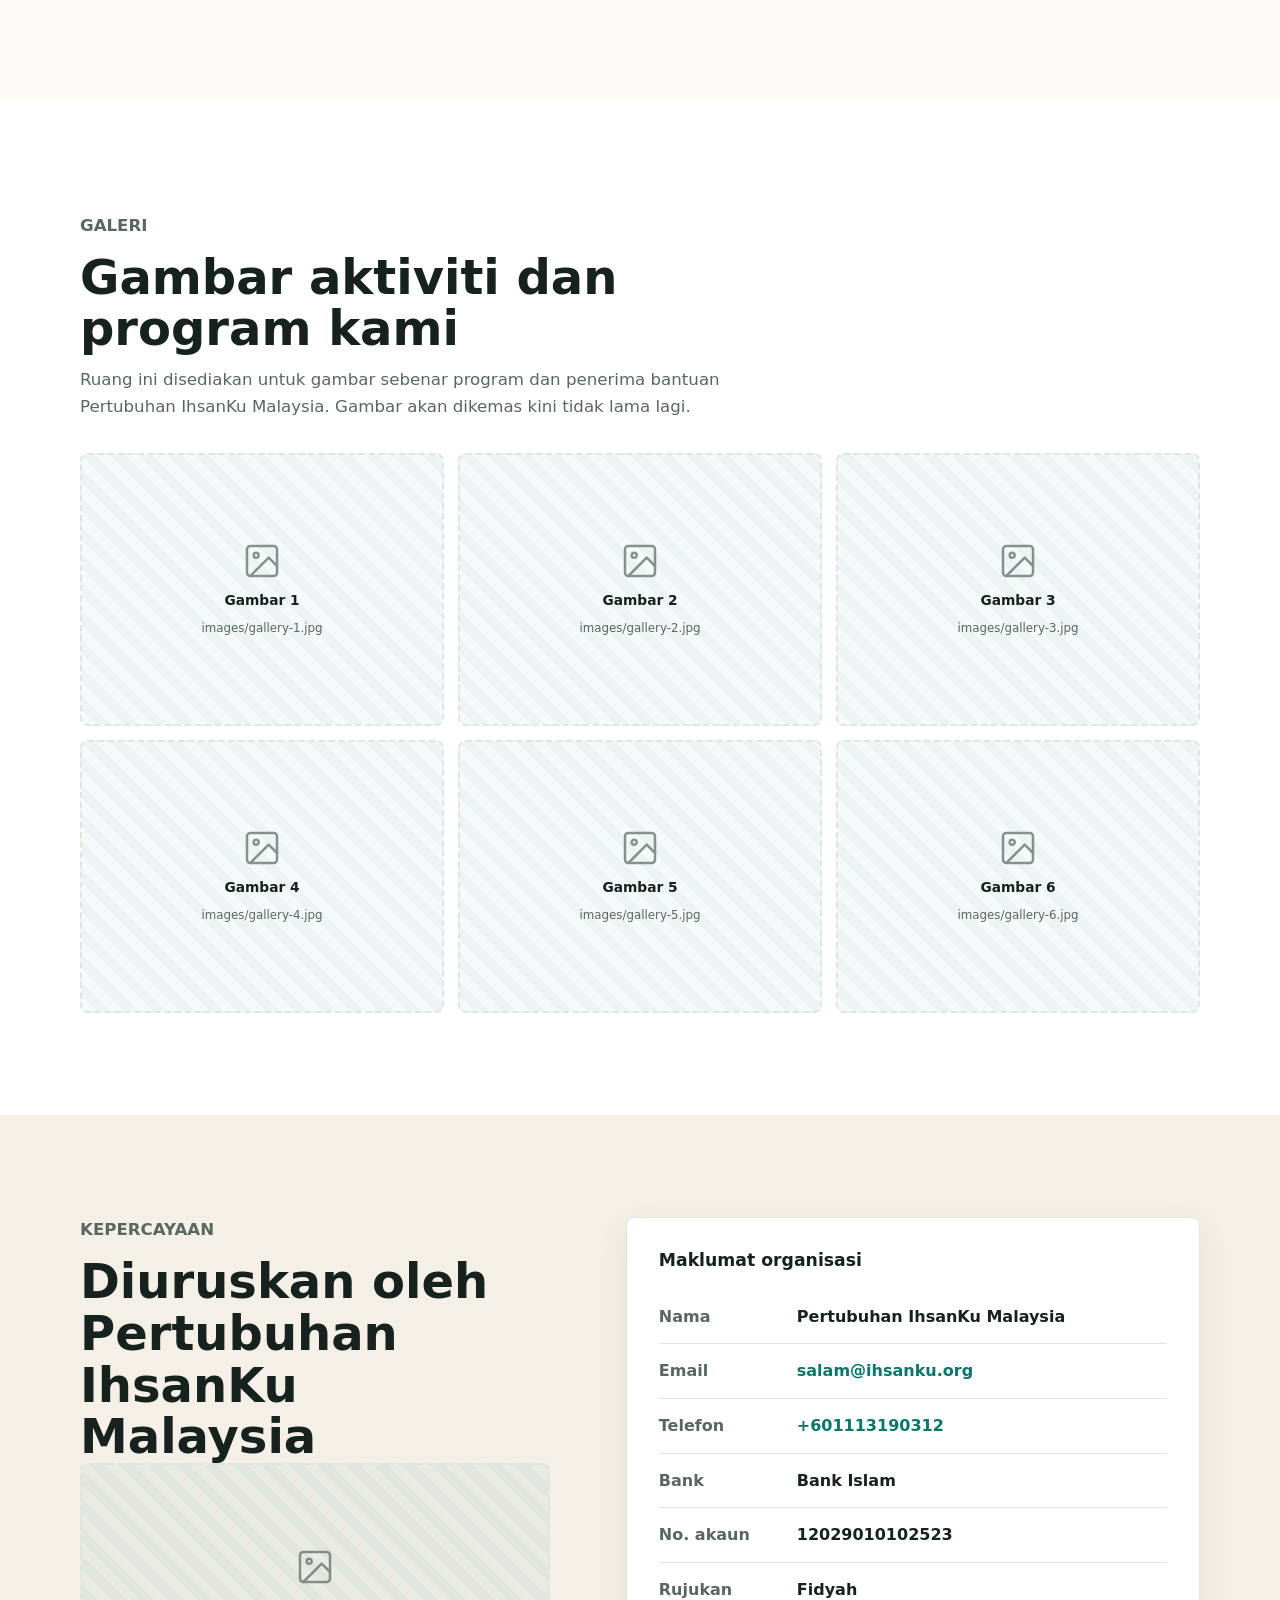
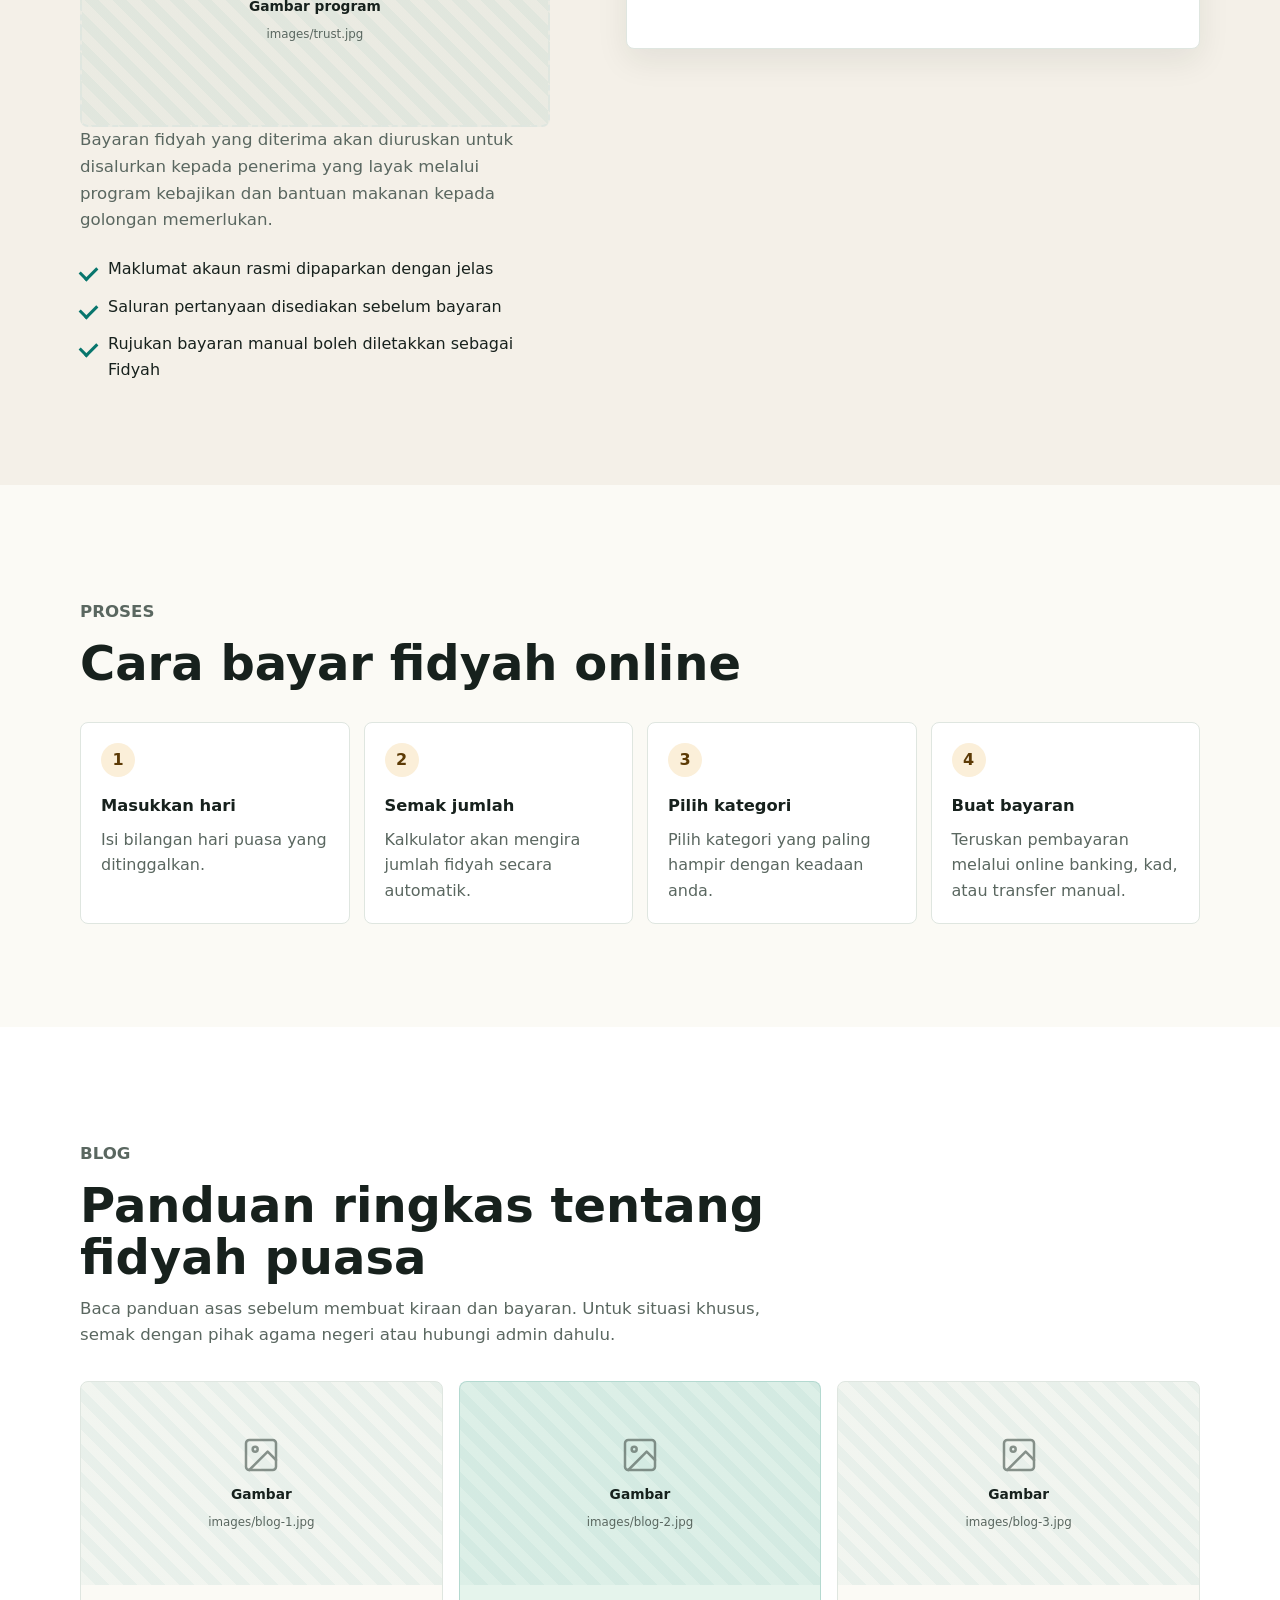
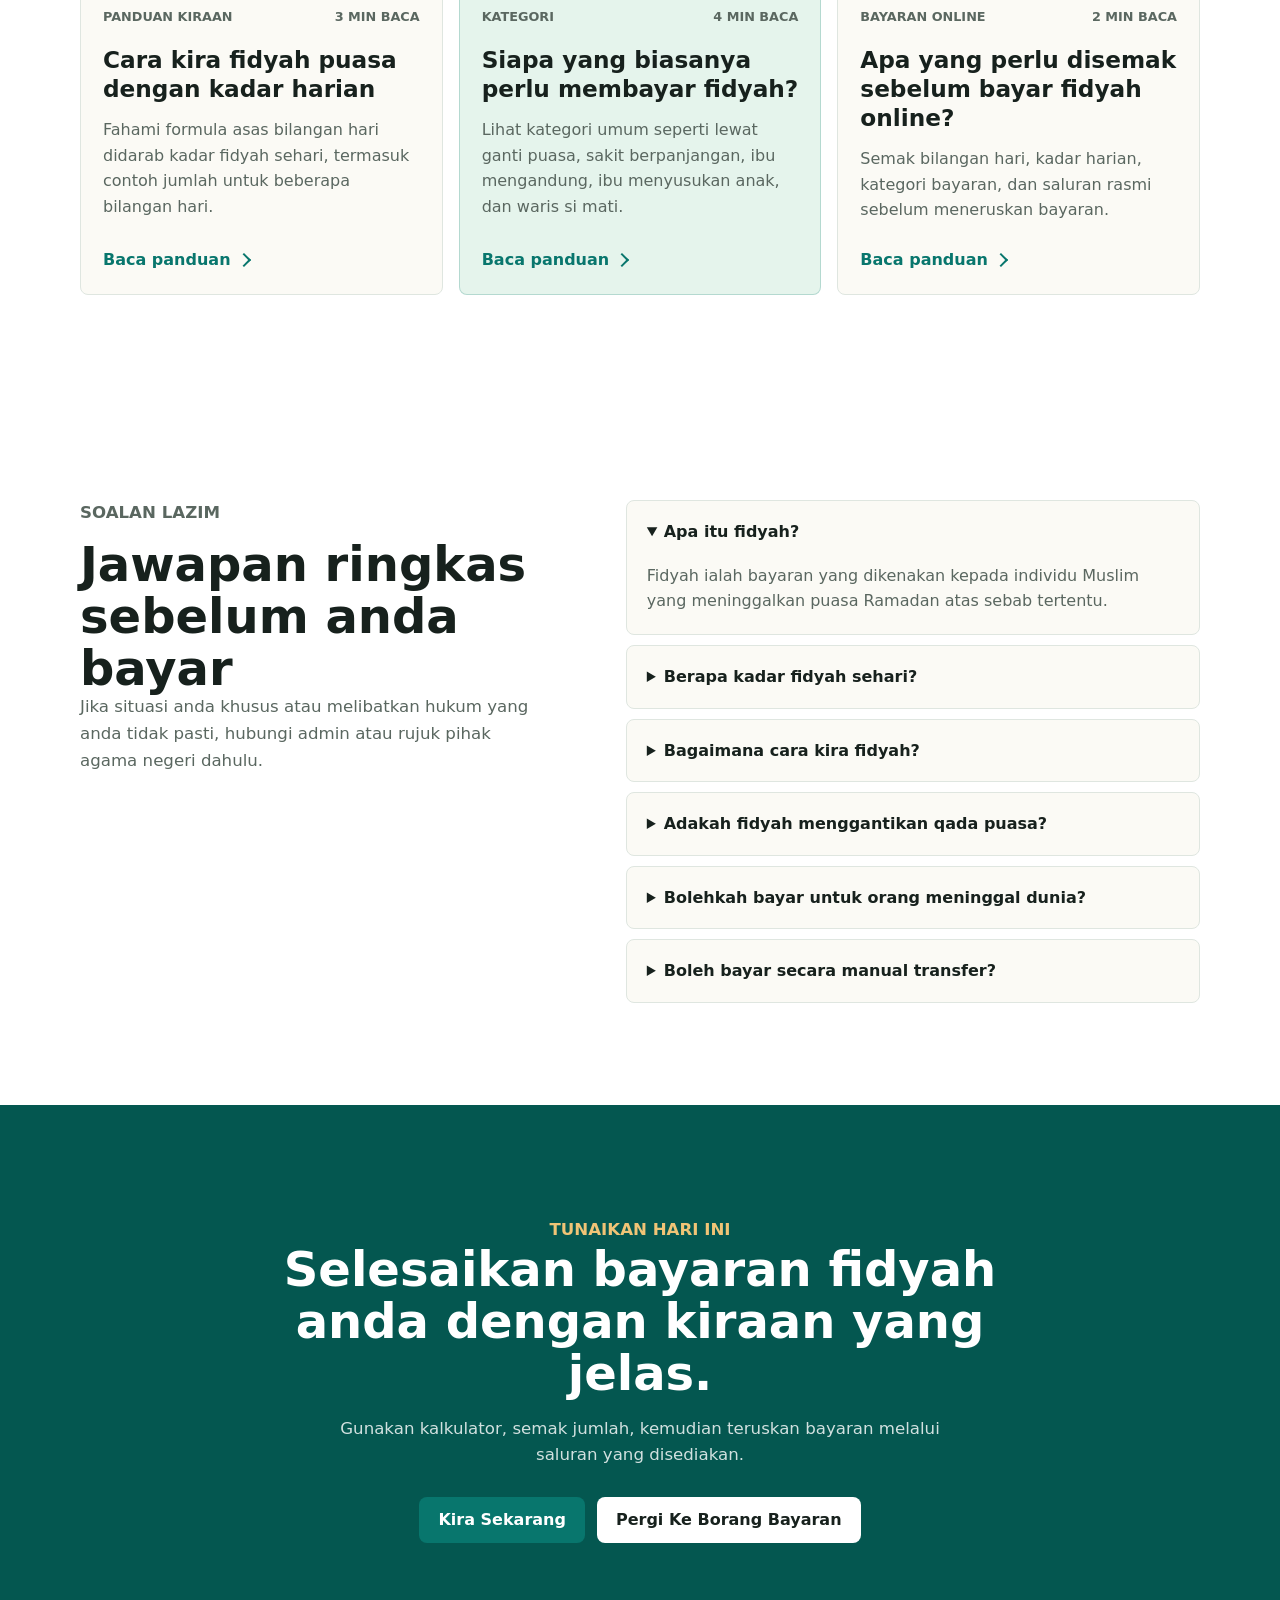
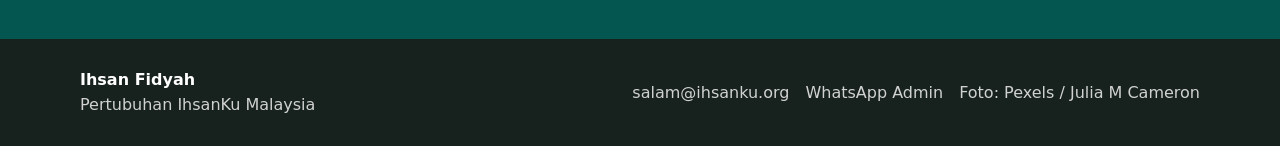
==== commit afce7215: "Add placeholder image slots across landing page Adds a new Galeri section, plus dashed placeholder s" ====
--- a/index.html
+++ b/index.html
@@ -99,6 +99,7 @@
       <nav class="nav-links" aria-label="Navigasi utama">
         <a href="#kira">Kira Fidyah</a>
         <a href="#kategori">Kategori</a>
+        <a href="#galeri">Galeri</a>
         <a href="#blog">Blog</a>
         <a href="#faq">FAQ</a>
         <a href="#hubungi">Hubungi</a>
@@ -310,11 +311,32 @@
         </div>
       </section>
 
+      <section id="galeri" class="gallery-section section-band">
+        <div class="container">
+          <div class="section-head">
+            <p class="section-label">Galeri</p>
+            <h2>Gambar aktiviti dan program kami</h2>
+            <p>
+              Ruang ini disediakan untuk gambar sebenar program dan penerima bantuan Pertubuhan IhsanKu Malaysia. Gambar akan dikemas kini tidak lama lagi.
+            </p>
+          </div>
+          <div class="gallery-grid">
+            <div class="img-slot img-slot--photo"><span>Gambar 1</span><small>images/gallery-1.jpg</small></div>
+            <div class="img-slot img-slot--photo"><span>Gambar 2</span><small>images/gallery-2.jpg</small></div>
+            <div class="img-slot img-slot--photo"><span>Gambar 3</span><small>images/gallery-3.jpg</small></div>
+            <div class="img-slot img-slot--photo"><span>Gambar 4</span><small>images/gallery-4.jpg</small></div>
+            <div class="img-slot img-slot--photo"><span>Gambar 5</span><small>images/gallery-5.jpg</small></div>
+            <div class="img-slot img-slot--photo"><span>Gambar 6</span><small>images/gallery-6.jpg</small></div>
+          </div>
+        </div>
+      </section>
+
       <section class="trust-section">
         <div class="container trust-grid">
           <div class="trust-copy">
             <p class="section-label">Kepercayaan</p>
             <h2>Diuruskan oleh Pertubuhan IhsanKu Malaysia</h2>
+            <div class="img-slot img-slot--wide"><span>Gambar program</span><small>images/trust.jpg</small></div>
             <p>
               Bayaran fidyah yang diterima akan diuruskan untuk disalurkan kepada penerima yang layak melalui program kebajikan dan bantuan makanan kepada golongan memerlukan.
             </p>
@@ -398,37 +420,46 @@
           </div>
           <div class="blog-grid">
             <article class="blog-card">
-              <div class="blog-meta">
-                <span>Panduan kiraan</span>
-                <span>3 min baca</span>
-              </div>
-              <h3>Cara kira fidyah puasa dengan kadar harian</h3>
-              <p>
-                Fahami formula asas bilangan hari didarab kadar fidyah sehari, termasuk contoh jumlah untuk beberapa bilangan hari.
-              </p>
-              <a href="#kira" aria-label="Baca panduan cara kira fidyah puasa">Baca panduan</a>
+              <div class="img-slot img-slot--wide blog-thumb"><span>Gambar</span><small>images/blog-1.jpg</small></div>
+              <div class="blog-card-body">
+                <div class="blog-meta">
+                  <span>Panduan kiraan</span>
+                  <span>3 min baca</span>
+                </div>
+                <h3>Cara kira fidyah puasa dengan kadar harian</h3>
+                <p>
+                  Fahami formula asas bilangan hari didarab kadar fidyah sehari, termasuk contoh jumlah untuk beberapa bilangan hari.
+                </p>
+                <a href="#kira" aria-label="Baca panduan cara kira fidyah puasa">Baca panduan</a>
+              </div>
             </article>
             <article class="blog-card featured">
-              <div class="blog-meta">
-                <span>Kategori</span>
-                <span>4 min baca</span>
-              </div>
-              <h3>Siapa yang biasanya perlu membayar fidyah?</h3>
-              <p>
-                Lihat kategori umum seperti lewat ganti puasa, sakit berpanjangan, ibu mengandung, ibu menyusukan anak, dan waris si mati.
-              </p>
-              <a href="#kategori" aria-label="Baca panduan kategori pembayar fidyah">Baca panduan</a>
+              <div class="img-slot img-slot--wide blog-thumb"><span>Gambar</span><small>images/blog-2.jpg</small></div>
+              <div class="blog-card-body">
+                <div class="blog-meta">
+                  <span>Kategori</span>
+                  <span>4 min baca</span>
+                </div>
+                <h3>Siapa yang biasanya perlu membayar fidyah?</h3>
+                <p>
+                  Lihat kategori umum seperti lewat ganti puasa, sakit berpanjangan, ibu mengandung, ibu menyusukan anak, dan waris si mati.
+                </p>
+                <a href="#kategori" aria-label="Baca panduan kategori pembayar fidyah">Baca panduan</a>
+              </div>
             </article>
             <article class="blog-card">
-              <div class="blog-meta">
-                <span>Bayaran online</span>
-                <span>2 min baca</span>
-              </div>
-              <h3>Apa yang perlu disemak sebelum bayar fidyah online?</h3>
-              <p>
-                Semak bilangan hari, kadar harian, kategori bayaran, dan saluran rasmi sebelum meneruskan bayaran.
-              </p>
-              <a href="#bayar" aria-label="Baca panduan sebelum bayar fidyah online">Baca panduan</a>
+              <div class="img-slot img-slot--wide blog-thumb"><span>Gambar</span><small>images/blog-3.jpg</small></div>
+              <div class="blog-card-body">
+                <div class="blog-meta">
+                  <span>Bayaran online</span>
+                  <span>2 min baca</span>
+                </div>
+                <h3>Apa yang perlu disemak sebelum bayar fidyah online?</h3>
+                <p>
+                  Semak bilangan hari, kadar harian, kategori bayaran, dan saluran rasmi sebelum meneruskan bayaran.
+                </p>
+                <a href="#bayar" aria-label="Baca panduan sebelum bayar fidyah online">Baca panduan</a>
+              </div>
             </article>
           </div>
         </div>
--- a/styles.css
+++ b/styles.css
@@ -534,6 +534,63 @@
   color: var(--muted);
 }
 
+.img-slot {
+  display: flex;
+  flex-direction: column;
+  align-items: center;
+  justify-content: center;
+  gap: 8px;
+  padding: 16px;
+  text-align: center;
+  background: repeating-linear-gradient(
+    45deg,
+    rgba(8, 118, 109, 0.04),
+    rgba(8, 118, 109, 0.04) 10px,
+    rgba(8, 118, 109, 0.08) 10px,
+    rgba(8, 118, 109, 0.08) 20px
+  );
+  border: 2px dashed var(--line);
+  border-radius: 8px;
+  color: var(--muted);
+}
+
+.img-slot::before {
+  content: "";
+  width: 40px;
+  height: 40px;
+  background: url("data:image/svg+xml,%3Csvg xmlns='http://www.w3.org/2000/svg' viewBox='0 0 24 24' fill='none' stroke='%235a6760' stroke-width='1.5' stroke-linecap='round' stroke-linejoin='round'%3E%3Crect x='3' y='3' width='18' height='18' rx='2'/%3E%3Ccircle cx='8.5' cy='8.5' r='1.5'/%3E%3Cpath d='M21 15l-5-5L5 21'/%3E%3C/svg%3E") no-repeat center / contain;
+  opacity: 0.7;
+}
+
+.img-slot span {
+  font-size: 0.86rem;
+  font-weight: 800;
+  color: var(--ink);
+}
+
+.img-slot small {
+  font-size: 0.74rem;
+  color: var(--muted);
+}
+
+.img-slot--photo {
+  aspect-ratio: 4 / 3;
+}
+
+.img-slot--wide {
+  aspect-ratio: 16 / 9;
+}
+
+.gallery-section {
+  background: var(--white);
+}
+
+.gallery-grid {
+  display: grid;
+  grid-template-columns: repeat(3, minmax(0, 1fr));
+  gap: 14px;
+}
+
 .trust-section {
   background: #f4f0e8;
 }
@@ -629,9 +686,8 @@
 
 .blog-card {
   display: flex;
-  min-height: 300px;
   flex-direction: column;
-  padding: 22px;
+  overflow: hidden;
   background: var(--paper);
   border: 1px solid var(--line);
   border-radius: 8px;
@@ -640,6 +696,19 @@
 .blog-card.featured {
   background: var(--green-soft);
   border-color: rgba(8, 118, 109, 0.22);
+}
+
+.blog-card .blog-thumb {
+  border: 0;
+  border-radius: 0;
+}
+
+.blog-card-body {
+  display: flex;
+  flex: 1;
+  flex-direction: column;
+  min-height: 210px;
+  padding: 22px;
 }
 
 .blog-meta {
@@ -781,7 +850,8 @@
     grid-template-columns: 1fr;
   }
 
-  .category-grid {
+  .category-grid,
+  .gallery-grid {
     grid-template-columns: repeat(2, minmax(0, 1fr));
   }
 
@@ -840,6 +910,7 @@
   }
 
   .category-grid,
+  .gallery-grid,
   .blog-grid,
   .step-list {
     grid-template-columns: 1fr;
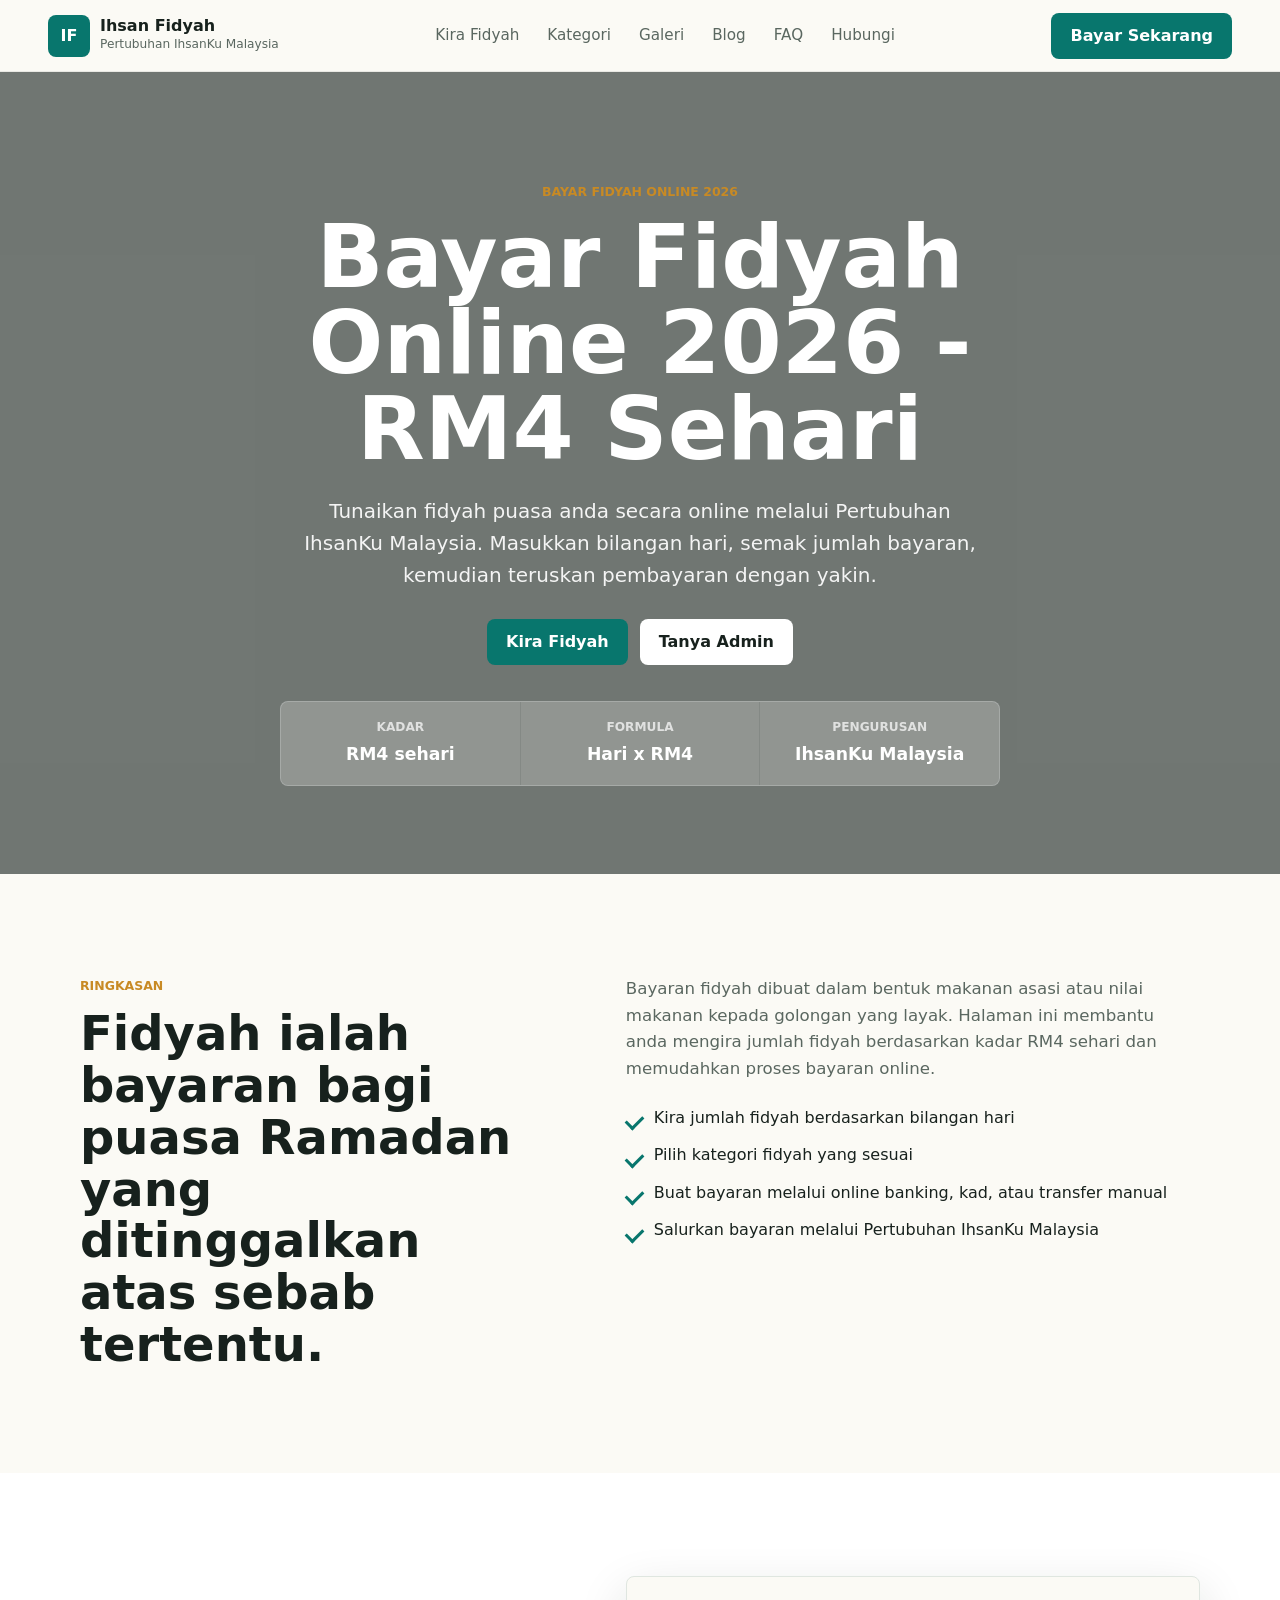
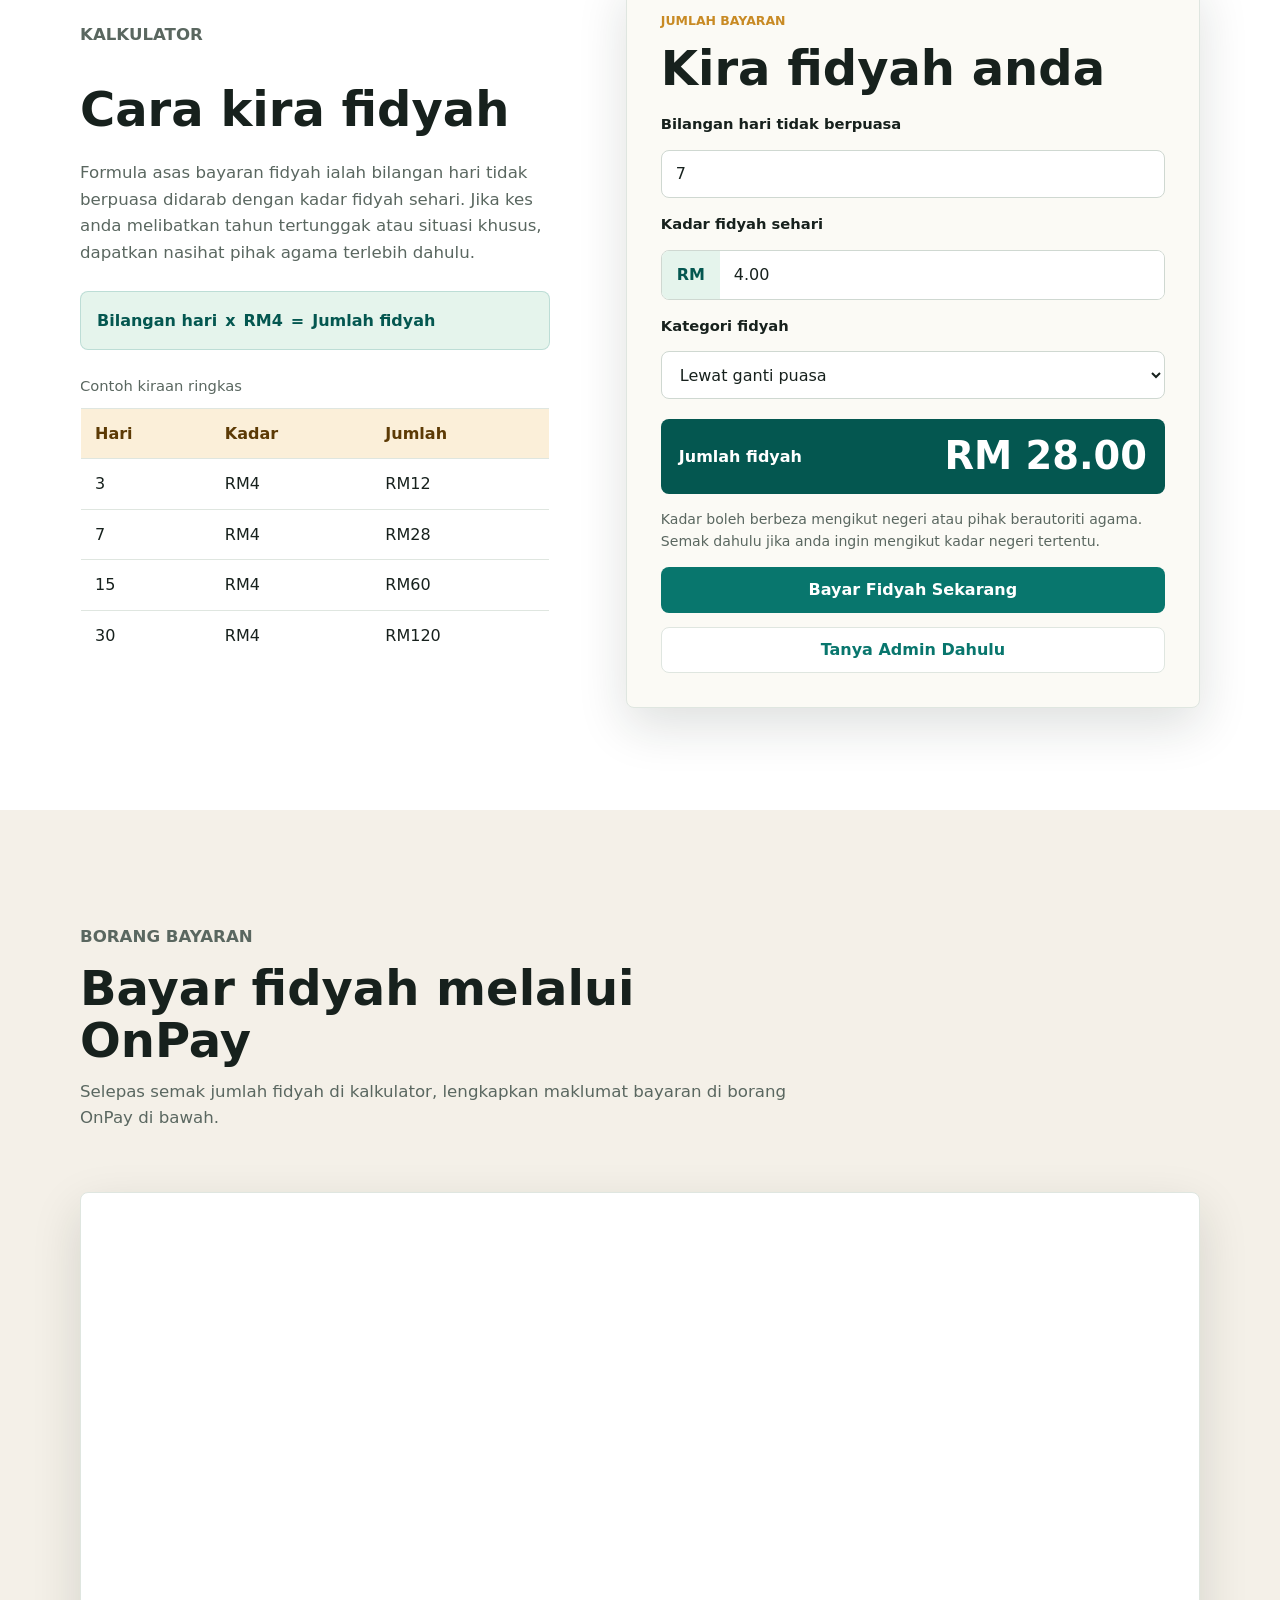
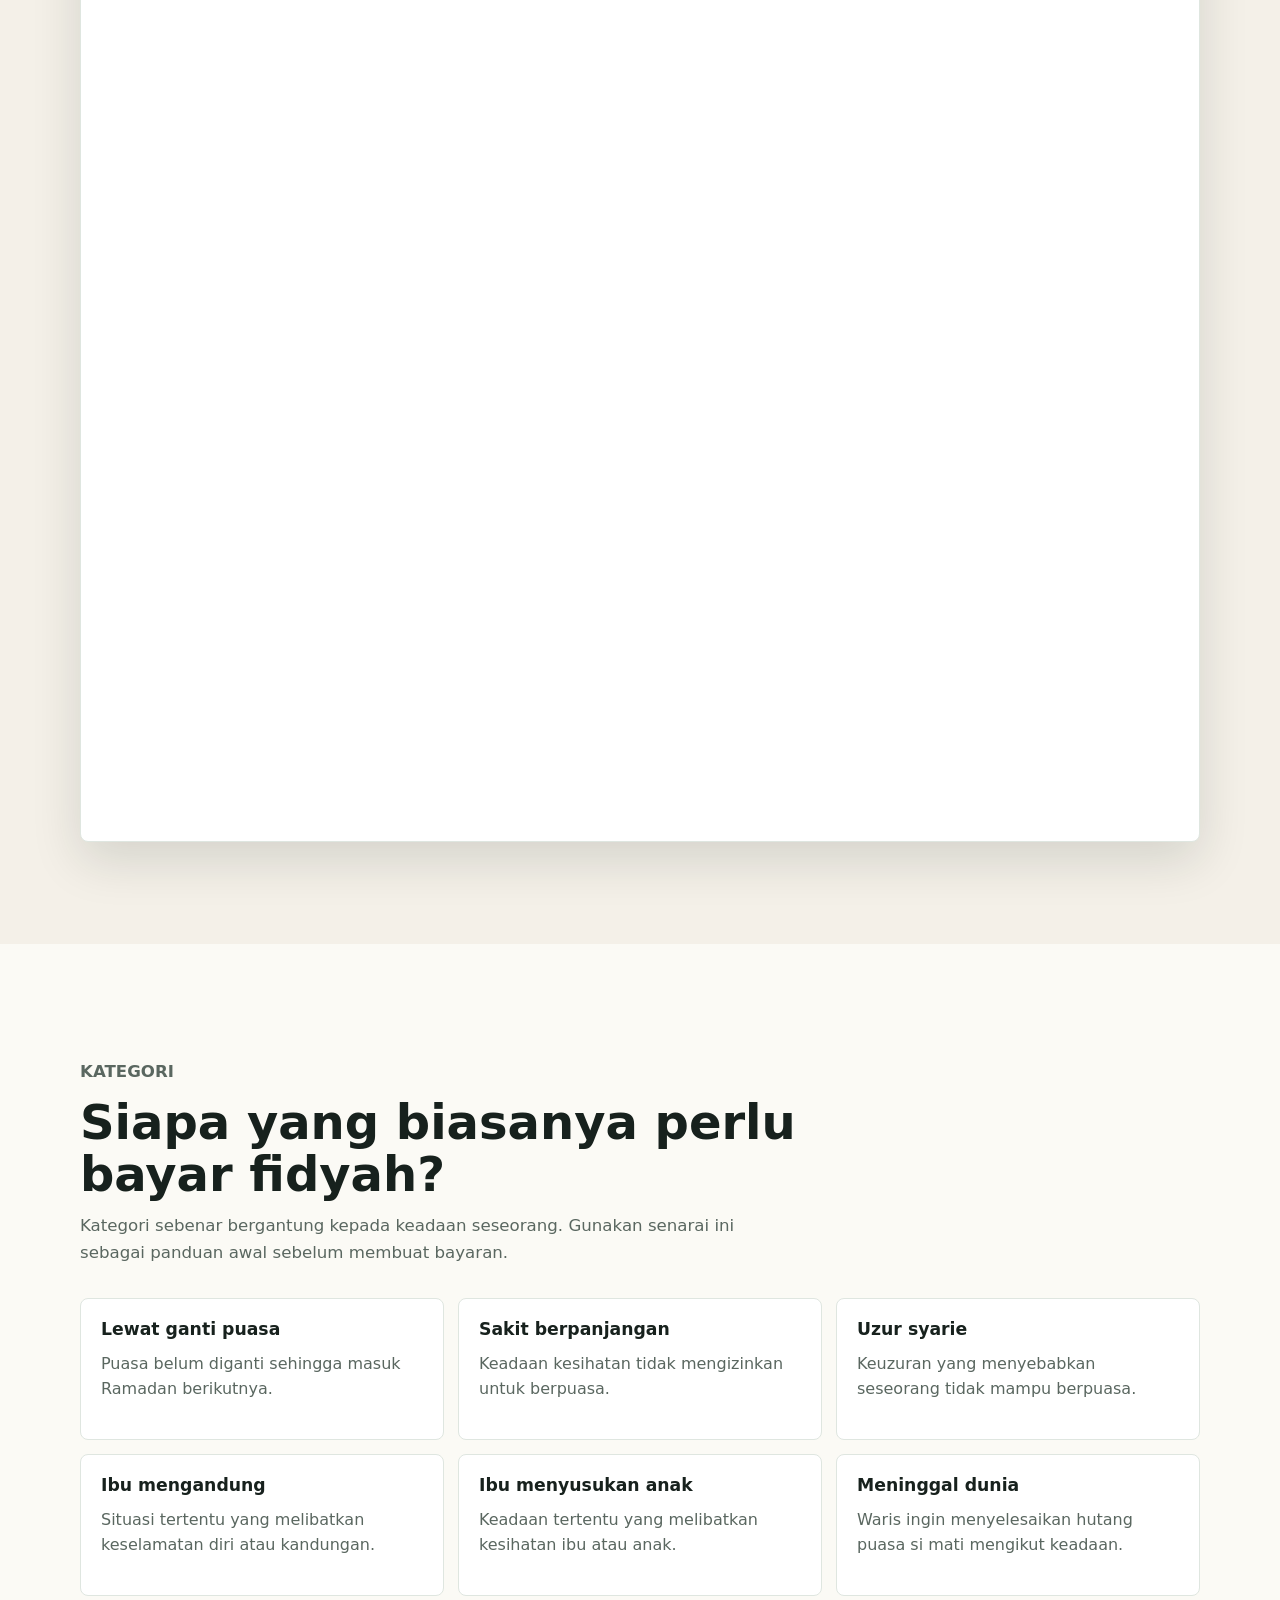
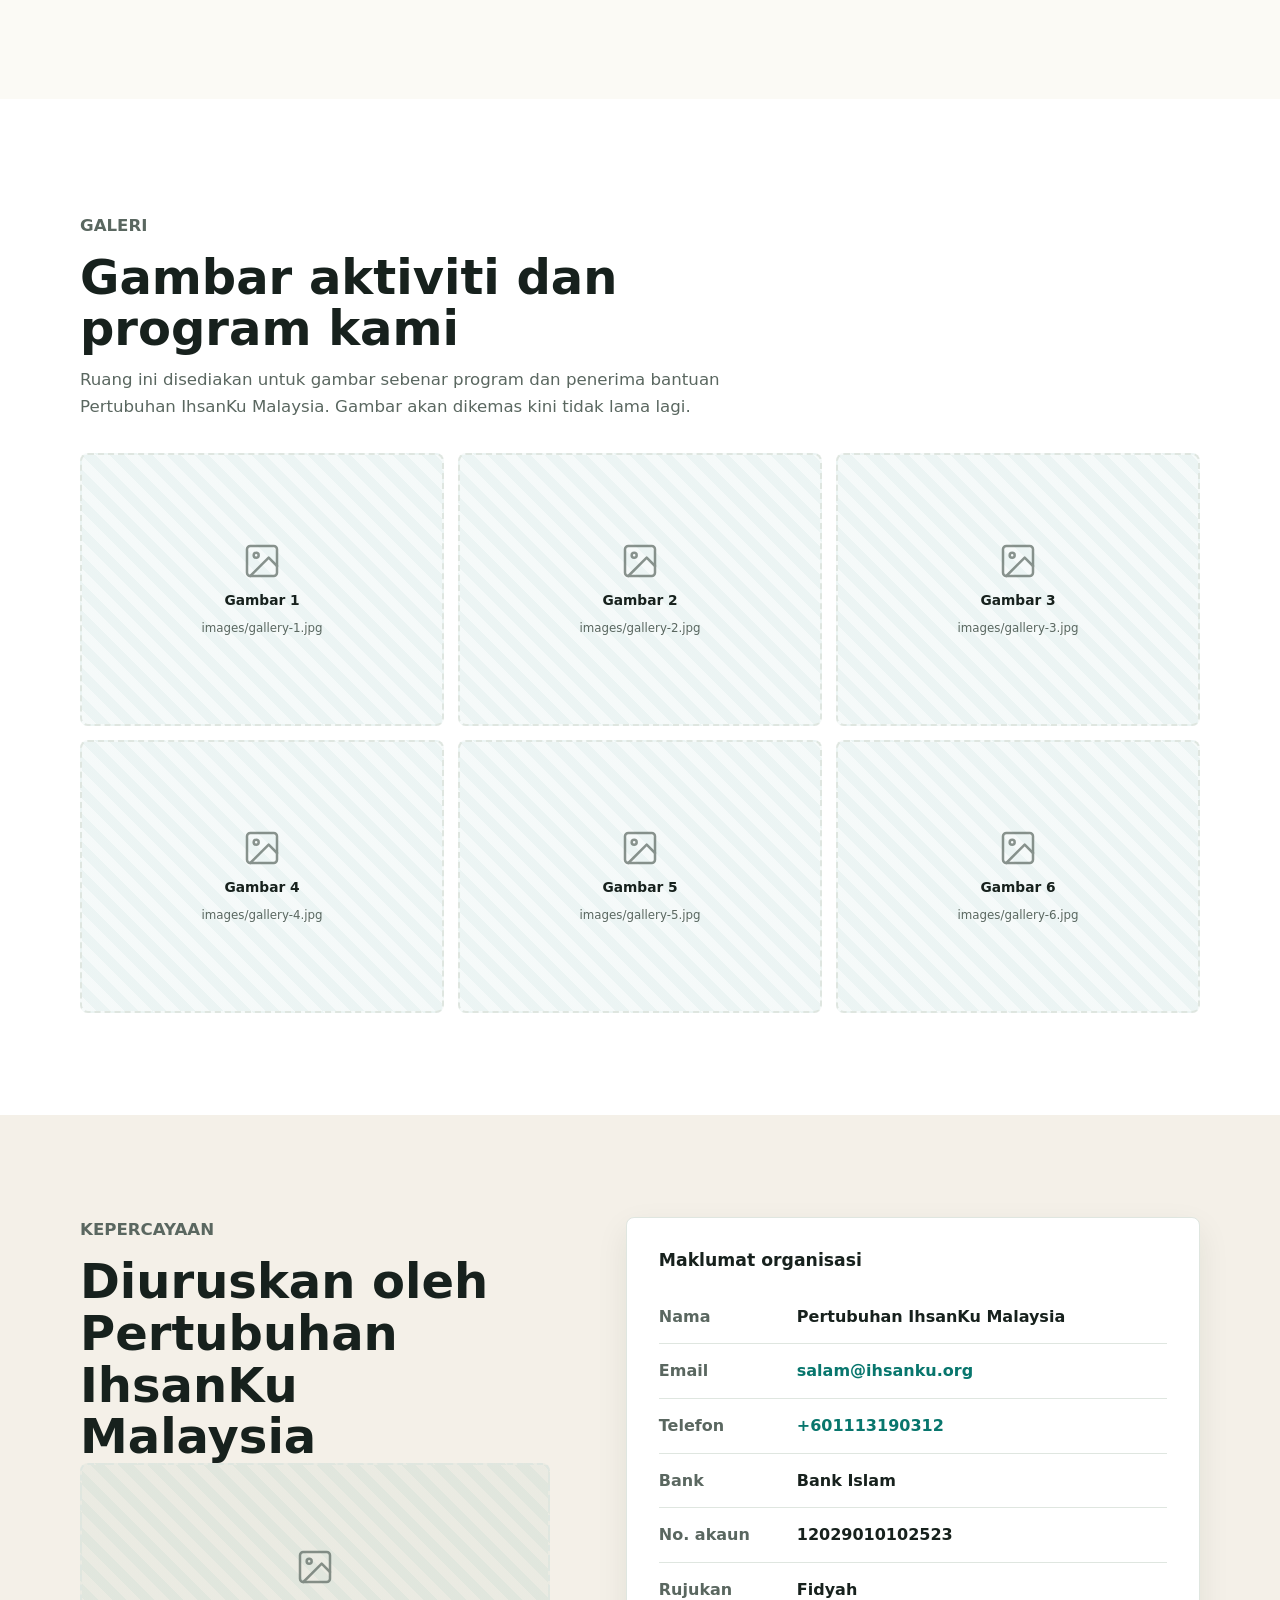
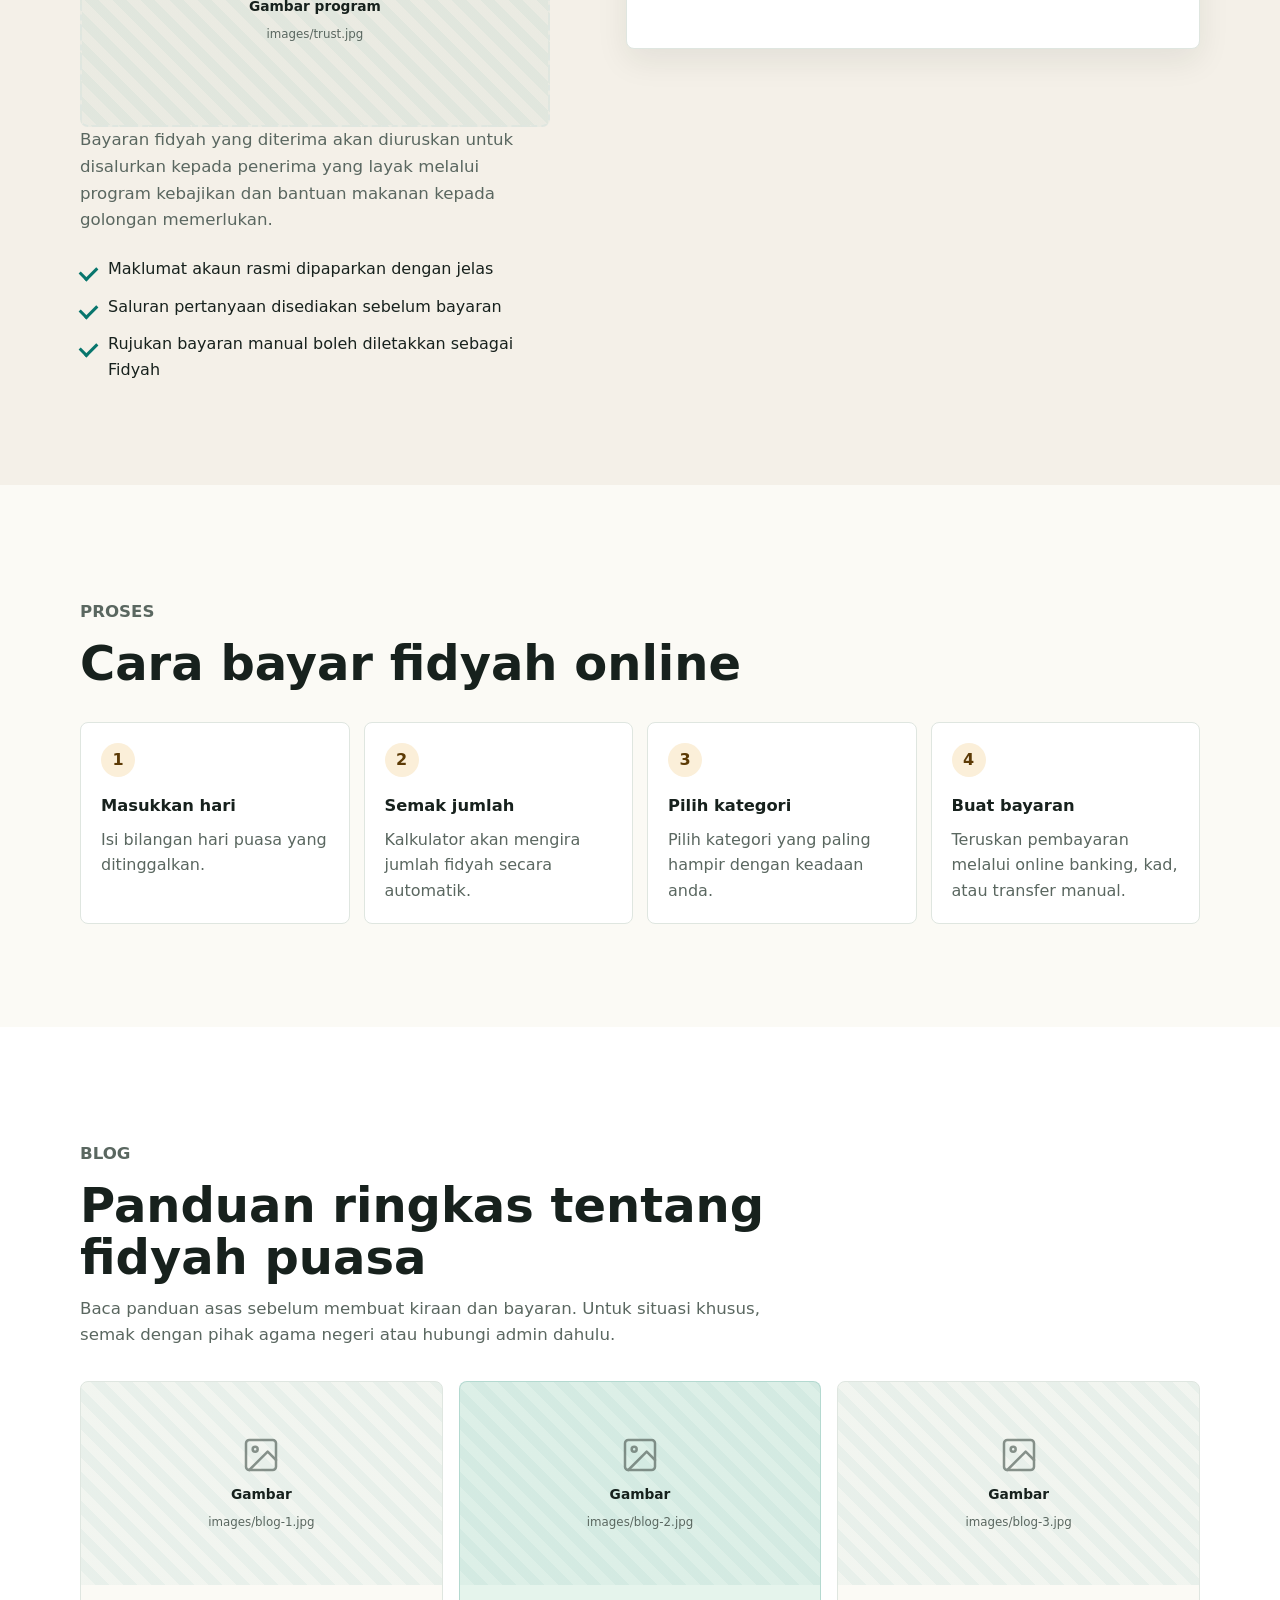
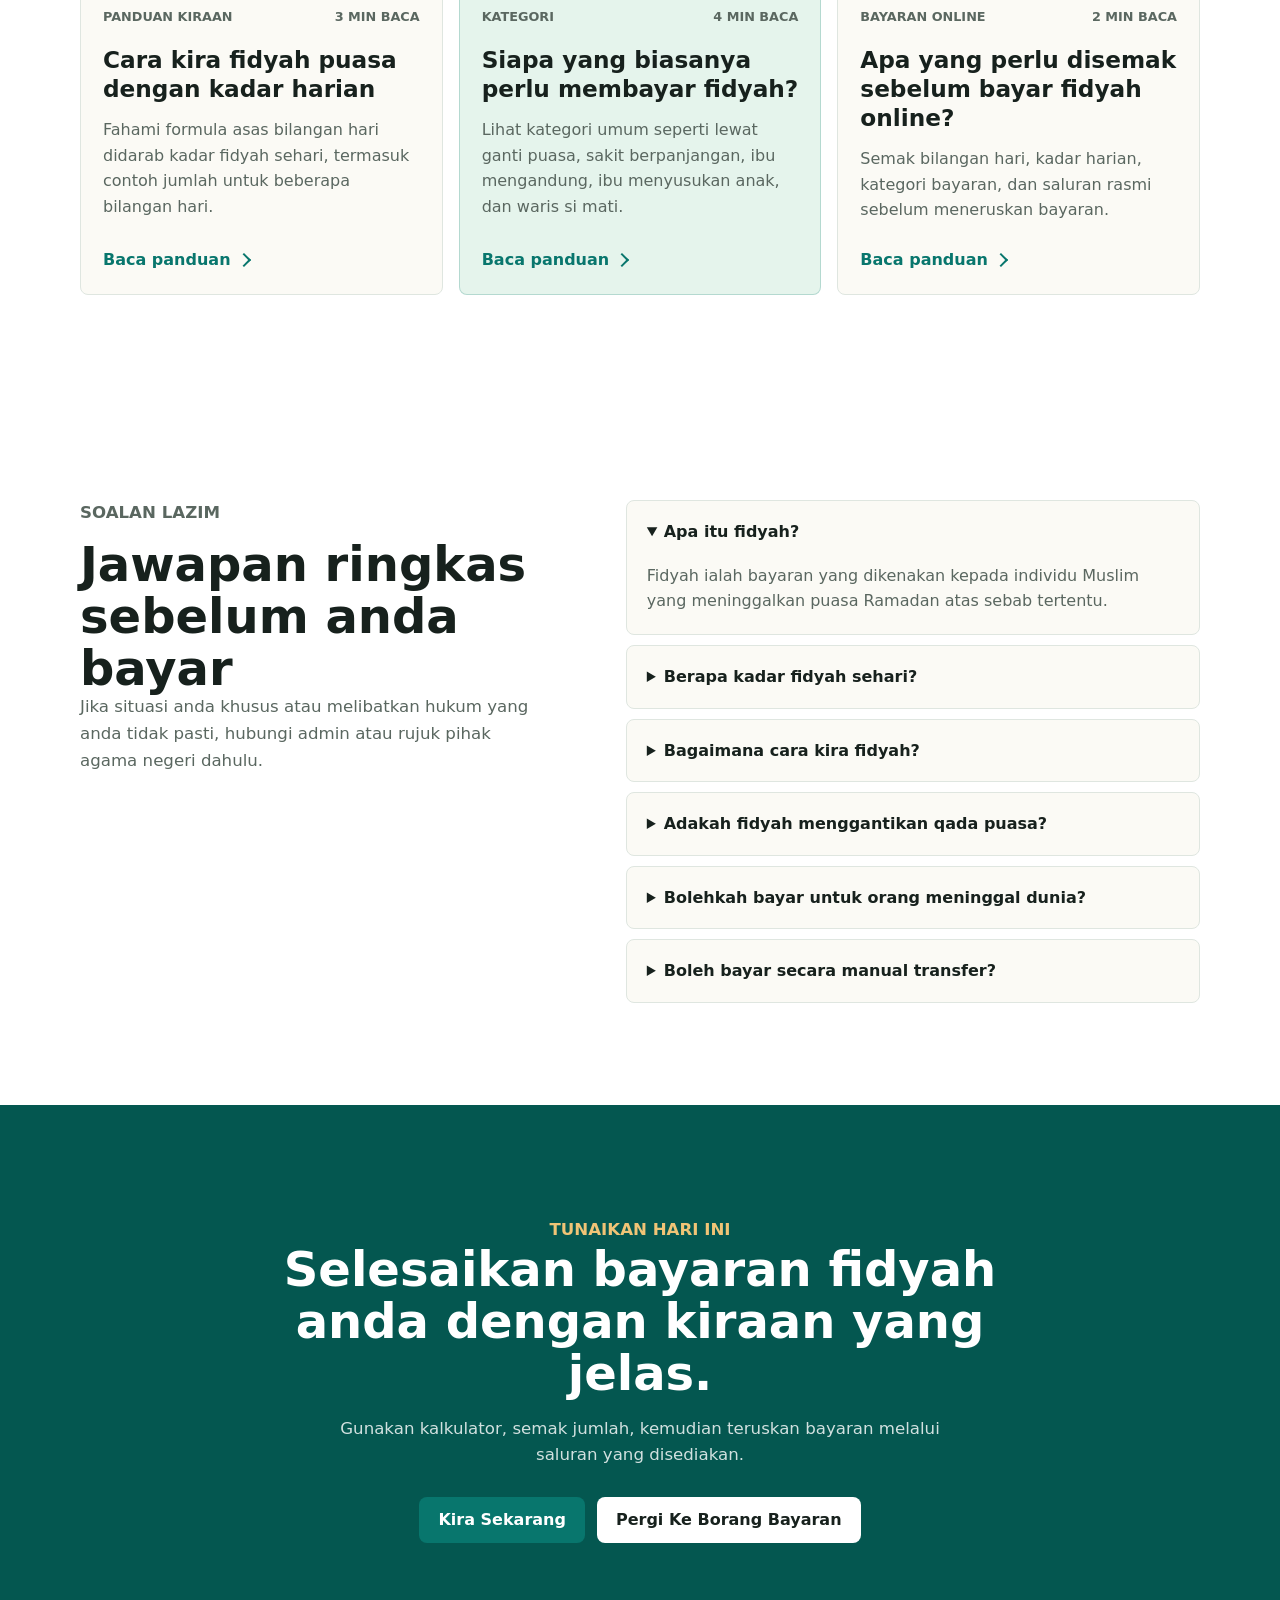
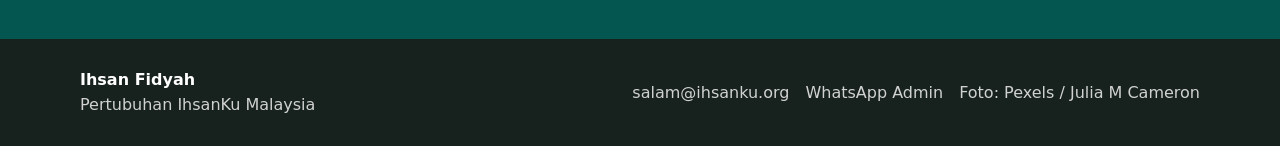
==== commit 8a2cbfa9: "Add Cloudflare-native blog admin panel with D1 and R2 Adds Pages Functions for a full blog CMS: user" ====
--- a/index.html
+++ b/index.html
@@ -418,7 +418,7 @@
               Baca panduan asas sebelum membuat kiraan dan bayaran. Untuk situasi khusus, semak dengan pihak agama negeri atau hubungi admin dahulu.
             </p>
           </div>
-          <div class="blog-grid">
+          <div class="blog-grid" id="blog-grid" data-fallback="true">
             <article class="blog-card">
               <div class="img-slot img-slot--wide blog-thumb"><span>Gambar</span><small>images/blog-1.jpg</small></div>
               <div class="blog-card-body">
--- a/styles.css
+++ b/styles.css
@@ -541,6 +541,8 @@
   justify-content: center;
   gap: 8px;
   padding: 16px;
+  min-width: 0;
+  overflow: hidden;
   text-align: center;
   background: repeating-linear-gradient(
     45deg,
@@ -699,6 +701,9 @@
 }
 
 .blog-card .blog-thumb {
+  width: 100%;
+  aspect-ratio: 16 / 9;
+  object-fit: cover;
   border: 0;
   border-radius: 0;
 }
@@ -753,6 +758,38 @@
   transform: rotate(45deg);
 }
 
+.post-container {
+  max-width: 760px;
+}
+
+.post-date {
+  margin-top: 8px;
+  color: var(--muted);
+  font-size: 0.9rem;
+}
+
+.post-cover {
+  width: 100%;
+  margin-top: 24px;
+  border-radius: 8px;
+  object-fit: cover;
+  aspect-ratio: 16 / 9;
+}
+
+.post-content {
+  display: grid;
+  gap: 16px;
+  margin-top: 24px;
+  color: var(--ink);
+  font-size: 1.05rem;
+  line-height: 1.7;
+}
+
+.post-content a {
+  color: var(--teal);
+  text-decoration: underline;
+}
+
 .faq-section {
   background: var(--white);
 }
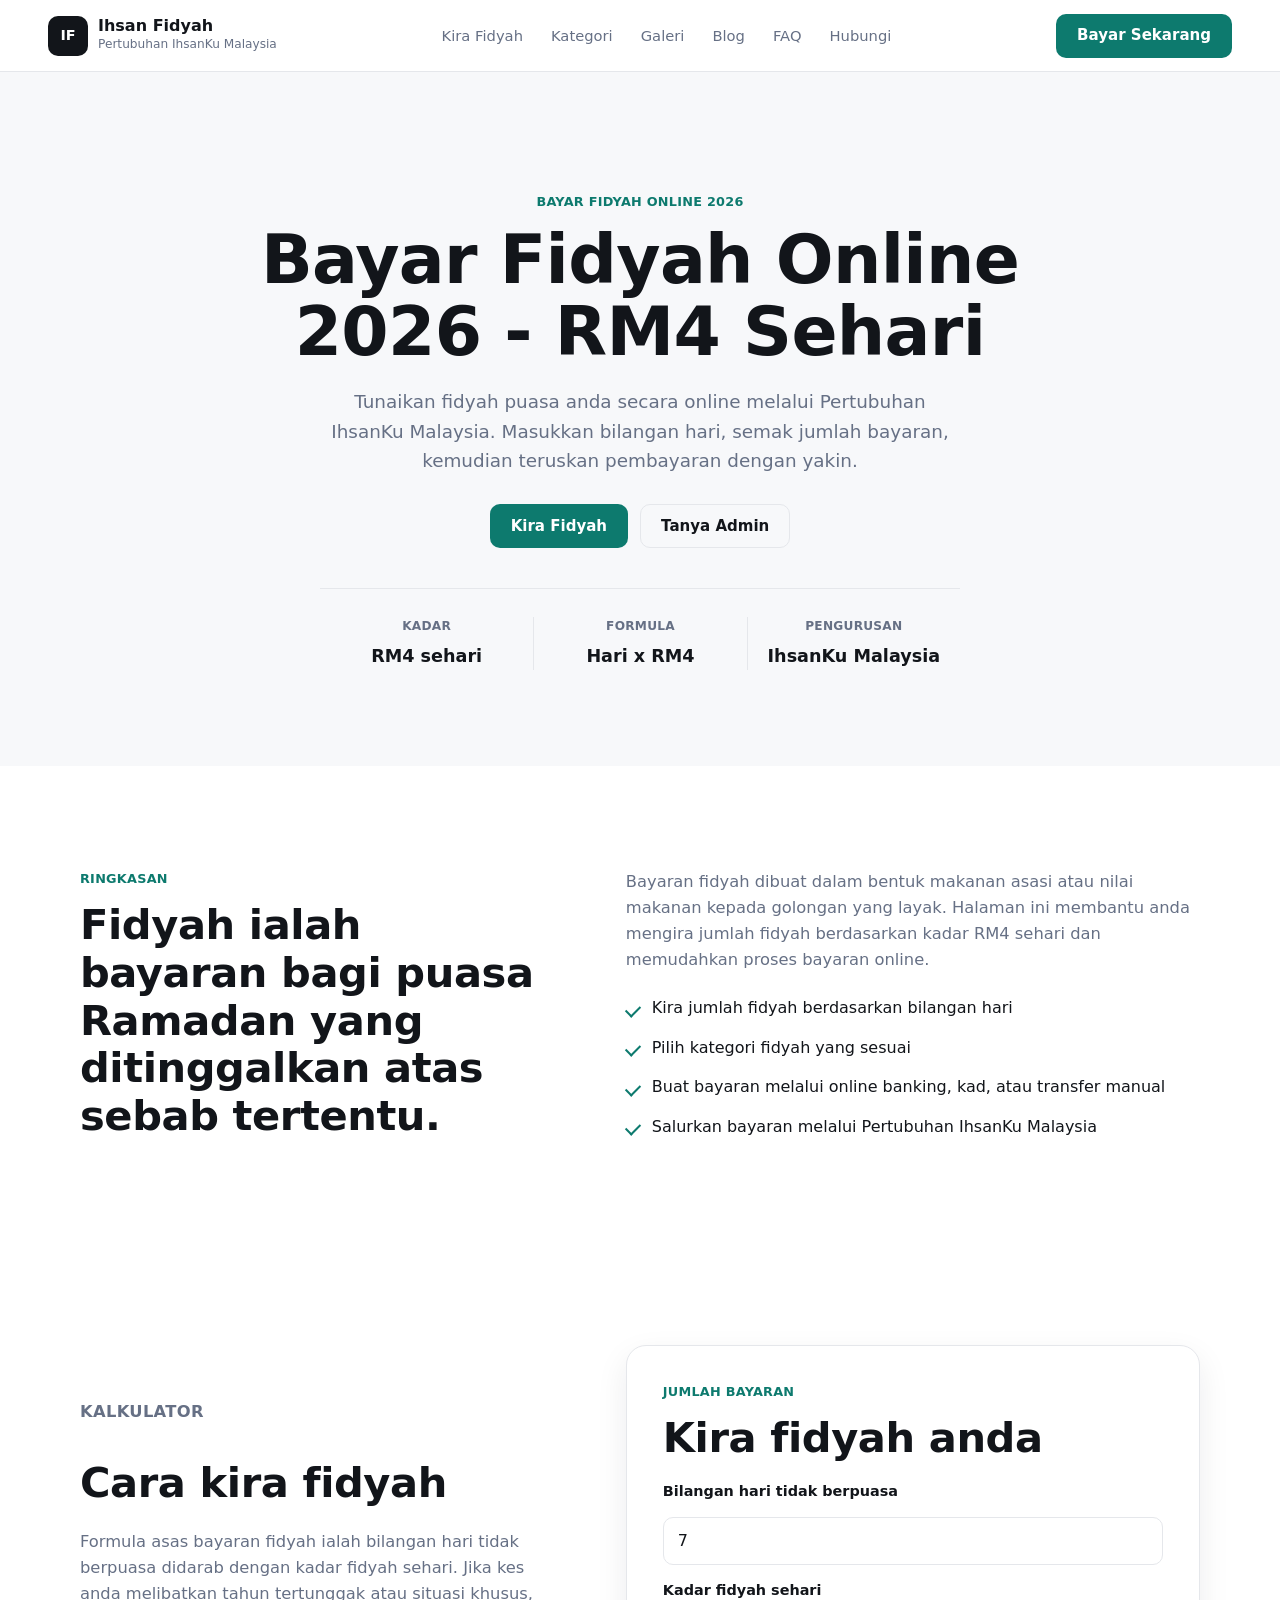
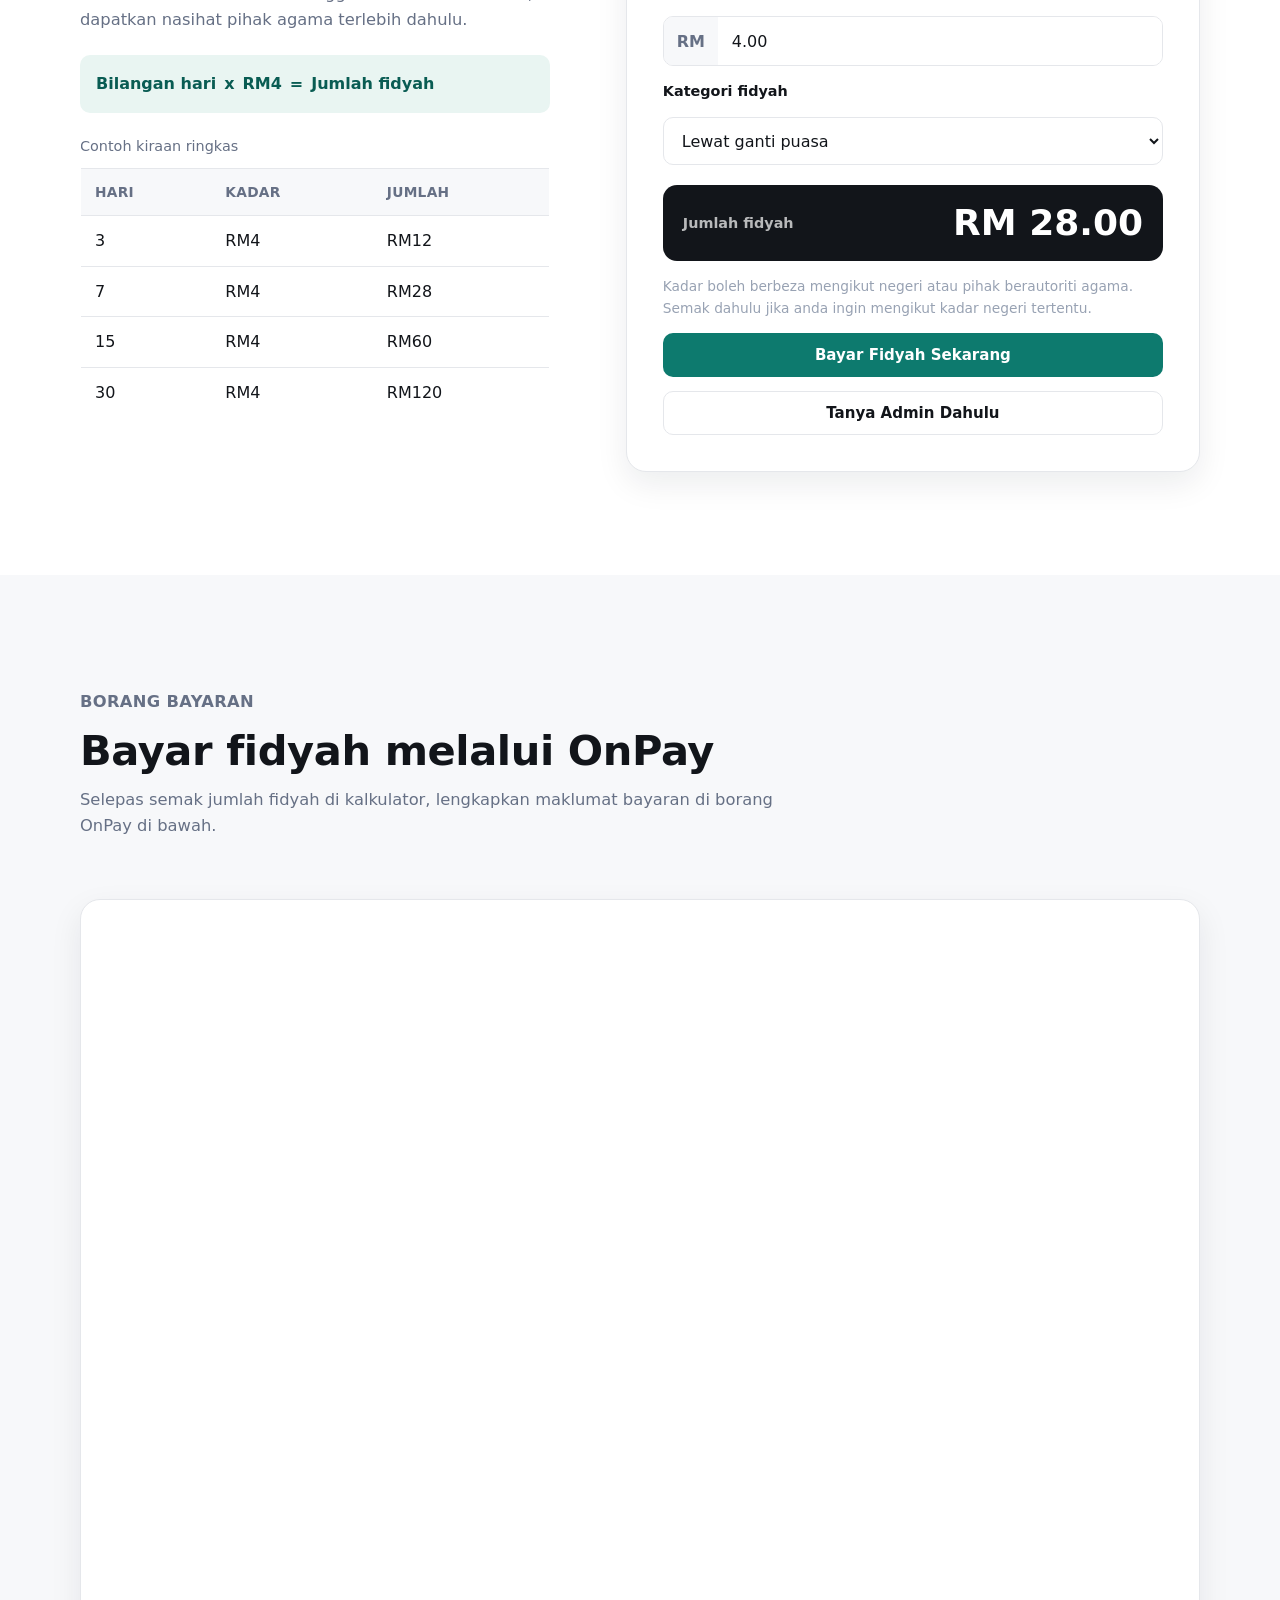
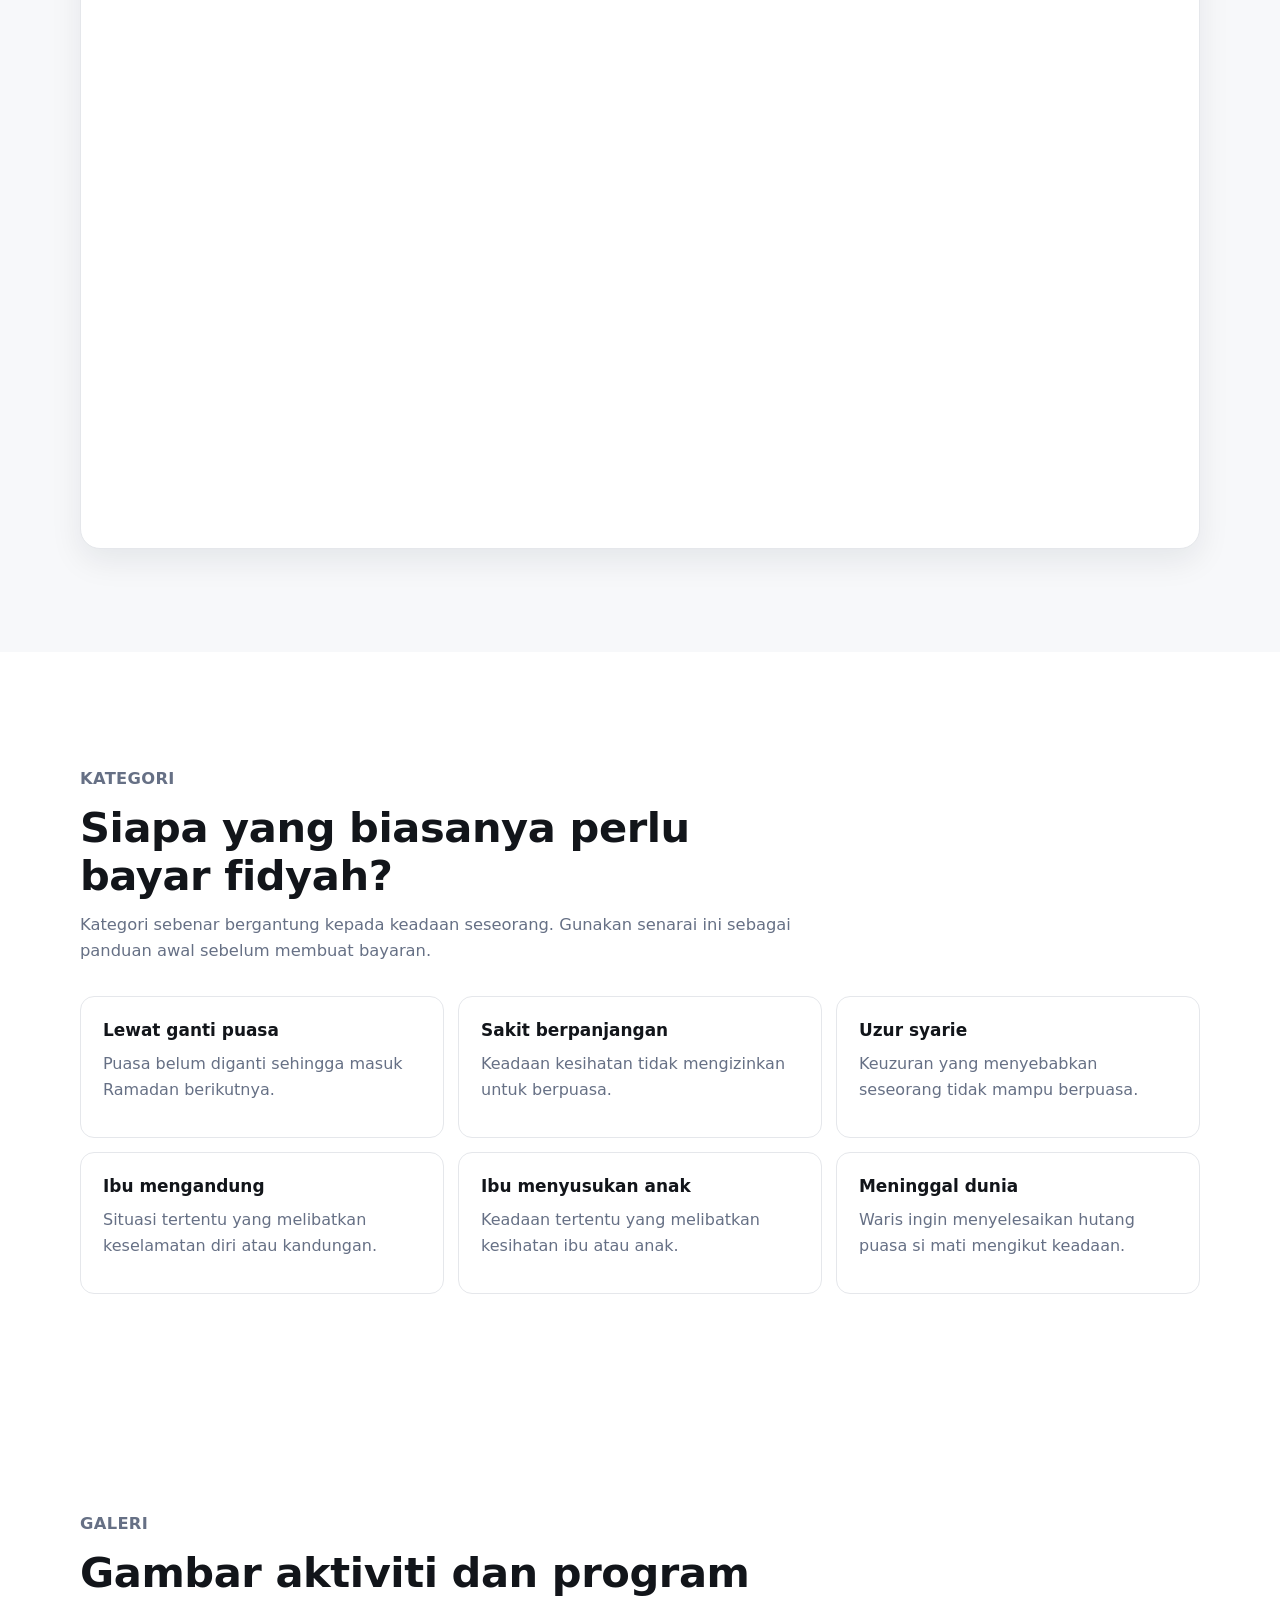
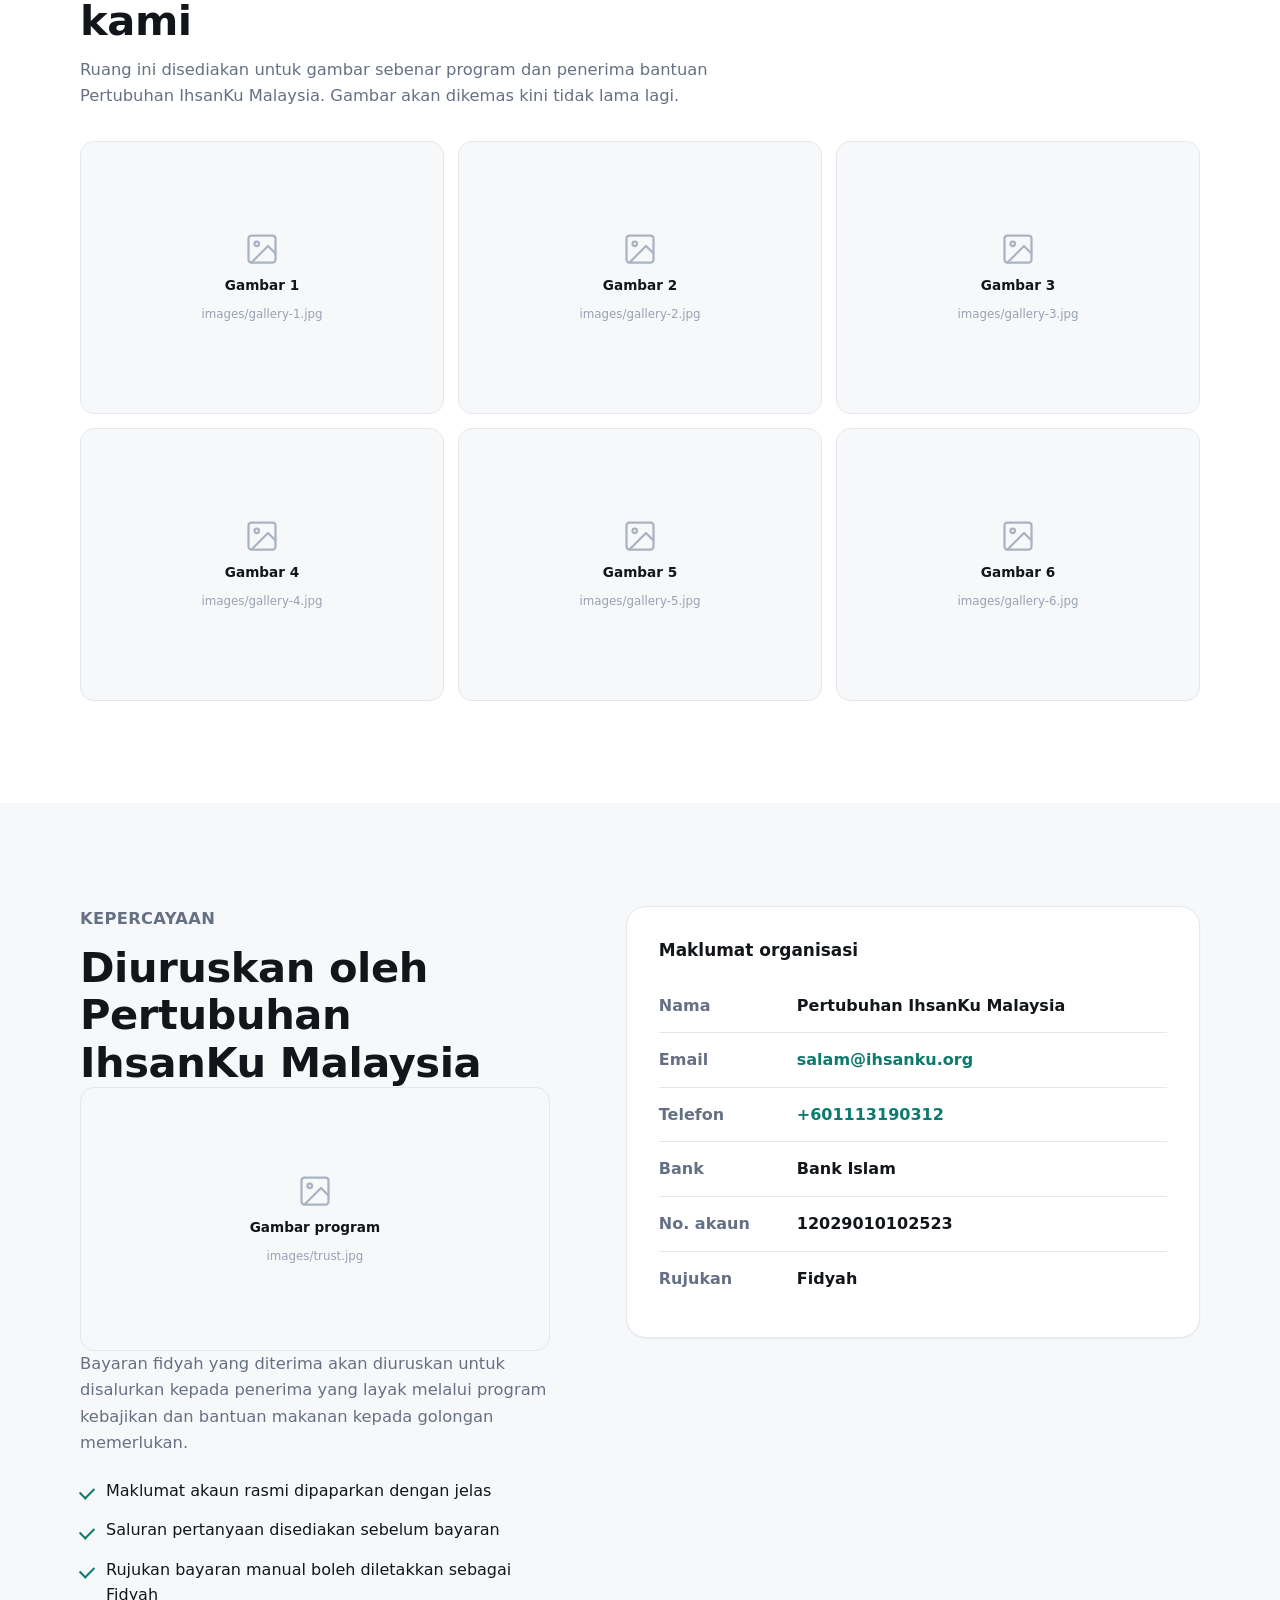
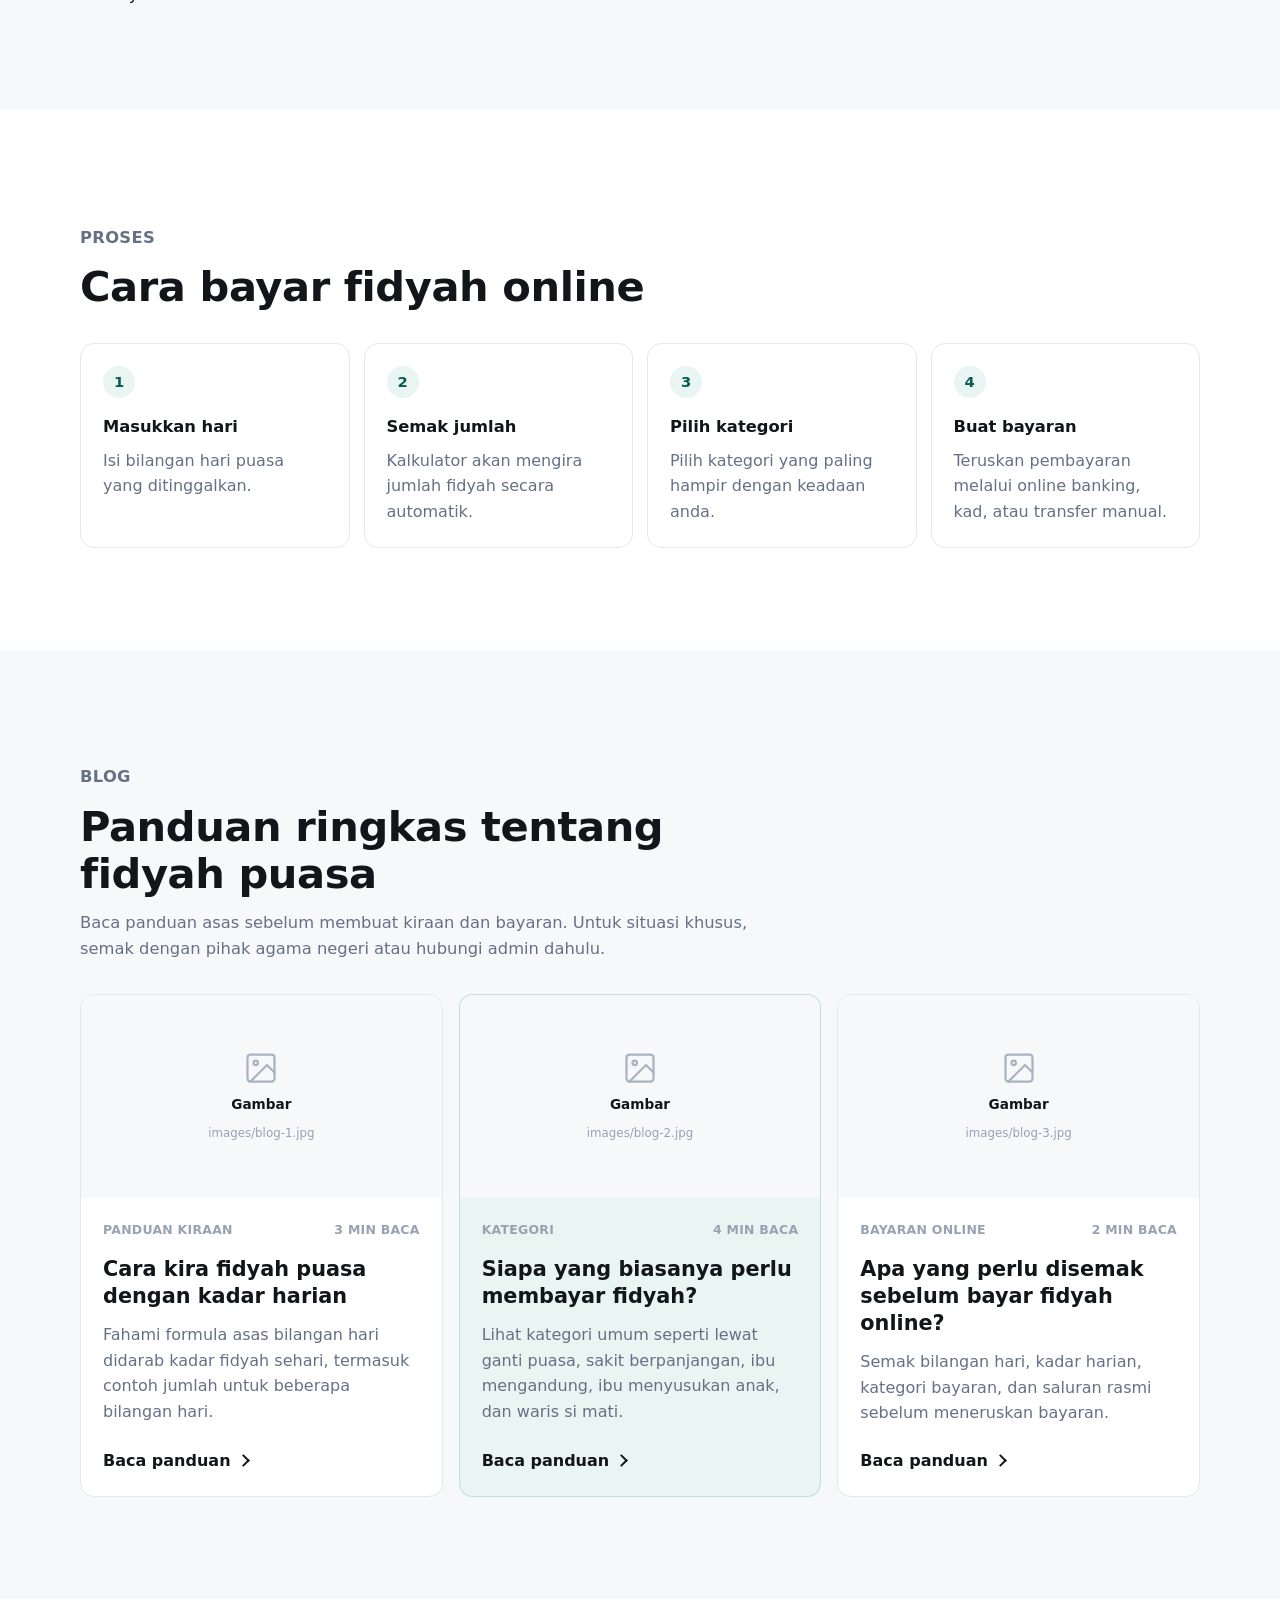
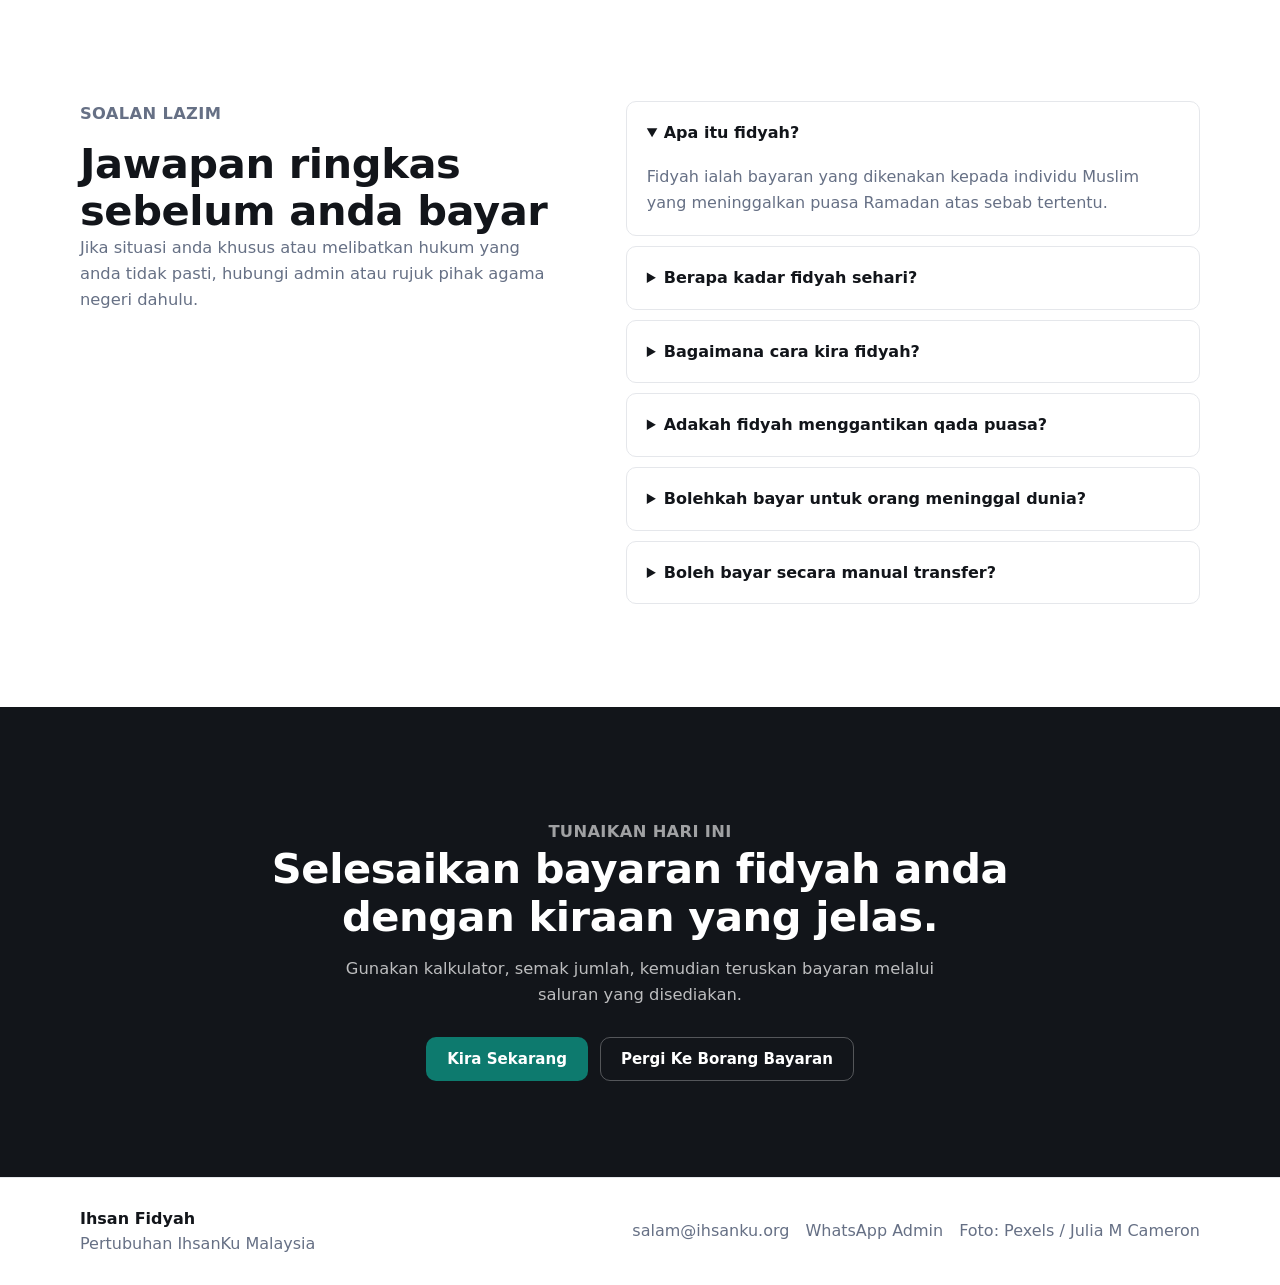
==== commit 269bf9b6: "Redesign site with modern minimalist look Replace teal/gold theme with a refined grayscale + single " ====
--- a/index.html
+++ b/index.html
@@ -109,7 +109,6 @@
 
     <main id="top">
       <section class="hero" aria-labelledby="hero-title">
-        <div class="hero-overlay" aria-hidden="true"></div>
         <div class="hero-content">
           <p class="eyebrow">Bayar fidyah online 2026</p>
           <h1 id="hero-title">Bayar Fidyah Online 2026 - RM4 Sehari</h1>
--- a/styles.css
+++ b/styles.css
@@ -1,16 +1,18 @@
 :root {
-  --ink: #17211d;
-  --muted: #5a6760;
-  --line: #dfe6e0;
-  --paper: #fbfaf5;
-  --white: #ffffff;
-  --teal: #08766d;
-  --teal-dark: #045750;
-  --gold: #c88a24;
-  --coral: #b95f3f;
-  --green-soft: #e5f4ec;
-  --gold-soft: #fbefd9;
-  --shadow: 0 18px 50px rgba(23, 33, 29, 0.14);
+  --ink: #12151a;
+  --muted: #667085;
+  --subtle: #98a2b3;
+  --line: #e5e7eb;
+  --surface: #f7f8fa;
+  --paper: #ffffff;
+  --accent: #0d7a6e;
+  --accent-dark: #095c53;
+  --accent-soft: #e9f5f2;
+  --radius-sm: 10px;
+  --radius-md: 14px;
+  --radius-lg: 20px;
+  --shadow-sm: 0 1px 2px rgba(16, 24, 40, 0.05);
+  --shadow-md: 0 12px 32px rgba(16, 24, 40, 0.08);
   color-scheme: light;
   font-family: Inter, ui-sans-serif, system-ui, -apple-system, BlinkMacSystemFont, "Segoe UI", sans-serif;
 }
@@ -28,6 +30,7 @@
   background: var(--paper);
   color: var(--ink);
   line-height: 1.6;
+  -webkit-font-smoothing: antialiased;
 }
 
 img,
@@ -52,6 +55,8 @@
   margin-inline: auto;
 }
 
+/* Header */
+
 .site-header {
   position: sticky;
   top: 0;
@@ -62,9 +67,9 @@
   gap: 18px;
   min-height: 72px;
   padding: 12px clamp(18px, 4vw, 48px);
-  background: rgba(251, 250, 245, 0.94);
-  border-bottom: 1px solid rgba(23, 33, 29, 0.08);
-  backdrop-filter: blur(16px);
+  background: rgba(255, 255, 255, 0.86);
+  border-bottom: 1px solid var(--line);
+  backdrop-filter: blur(14px);
 }
 
 .brand {
@@ -76,13 +81,14 @@
 
 .brand-mark {
   display: grid;
-  width: 42px;
-  height: 42px;
+  width: 40px;
+  height: 40px;
   place-items: center;
-  background: var(--teal);
-  color: var(--white);
-  border-radius: 8px;
-  font-weight: 800;
+  background: var(--ink);
+  color: var(--paper);
+  border-radius: 10px;
+  font-weight: 700;
+  font-size: 0.9rem;
 }
 
 .brand strong,
@@ -91,7 +97,8 @@
 }
 
 .brand strong {
-  line-height: 1.1;
+  line-height: 1.15;
+  font-weight: 600;
 }
 
 .brand small {
@@ -105,44 +112,48 @@
   justify-content: center;
   gap: clamp(12px, 2.4vw, 28px);
   color: var(--muted);
-  font-size: 0.95rem;
+  font-size: 0.92rem;
+  font-weight: 500;
 }
 
 .nav-links a:hover {
-  color: var(--teal);
-}
+  color: var(--ink);
+}
+
+/* Buttons */
 
 .header-cta,
 .button {
   display: inline-flex;
   align-items: center;
   justify-content: center;
-  min-height: 46px;
-  padding: 0 18px;
+  min-height: 44px;
+  padding: 0 20px;
   border: 1px solid transparent;
-  border-radius: 8px;
-  font-weight: 800;
+  border-radius: var(--radius-sm);
+  font-weight: 600;
+  font-size: 0.94rem;
   line-height: 1.2;
   text-align: center;
-  transition: transform 160ms ease, background 160ms ease, border-color 160ms ease;
+  transition: transform 160ms ease, background 160ms ease, border-color 160ms ease, color 160ms ease;
 }
 
 .header-cta,
 .button.primary {
-  background: var(--teal);
-  color: var(--white);
+  background: var(--accent);
+  color: var(--paper);
 }
 
 .button.secondary {
-  background: var(--white);
-  color: var(--ink);
-  border-color: rgba(255, 255, 255, 0.8);
+  background: transparent;
+  color: var(--ink);
+  border-color: var(--line);
 }
 
 .button.outline {
-  color: var(--teal);
+  color: var(--ink);
   border-color: var(--line);
-  background: var(--white);
+  background: var(--paper);
 }
 
 .button.full {
@@ -156,58 +167,51 @@
 
 .button.primary:hover,
 .header-cta:hover {
-  background: var(--teal-dark);
-}
+  background: var(--accent-dark);
+}
+
+.button.secondary:hover,
+.button.outline:hover {
+  border-color: var(--subtle);
+}
+
+/* Hero */
 
 .hero {
-  position: relative;
-  display: grid;
-  align-items: center;
-  min-height: calc(78vh - 72px);
-  padding: clamp(64px, 9vw, 110px) 0 clamp(52px, 7vw, 88px);
-  overflow: hidden;
-  background-image: url("https://images.pexels.com/photos/6995220/pexels-photo-6995220.jpeg?auto=compress&cs=tinysrgb&w=1800");
-  background-position: center;
-  background-size: cover;
-}
-
-.hero-overlay {
-  position: absolute;
-  inset: 0;
-  background: rgba(13, 25, 21, 0.58);
+  padding: clamp(72px, 10vw, 120px) 0 clamp(56px, 8vw, 96px);
+  background: var(--surface);
 }
 
 .hero-content {
-  position: relative;
-  z-index: 1;
   width: min(760px, calc(100% - 40px));
   margin-inline: auto;
-  color: var(--white);
   text-align: center;
 }
 
 .eyebrow,
 .section-label {
   margin: 0 0 12px;
-  color: var(--gold);
-  font-size: 0.78rem;
-  font-weight: 900;
-  letter-spacing: 0;
+  color: var(--accent);
+  font-size: 0.8rem;
+  font-weight: 600;
+  letter-spacing: 0.02em;
   text-transform: uppercase;
 }
 
 .hero h1 {
   margin: 0;
-  font-size: clamp(2.35rem, 7vw, 5.5rem);
-  line-height: 0.98;
-  letter-spacing: 0;
+  color: var(--ink);
+  font-size: clamp(2.15rem, 6vw, 4.25rem);
+  font-weight: 700;
+  line-height: 1.05;
+  letter-spacing: -0.01em;
 }
 
 .hero-copy {
-  width: min(680px, 100%);
-  margin: 22px auto 0;
-  color: rgba(255, 255, 255, 0.92);
-  font-size: clamp(1.02rem, 2vw, 1.25rem);
+  width: min(640px, 100%);
+  margin: 20px auto 0;
+  color: var(--muted);
+  font-size: clamp(1rem, 1.6vw, 1.15rem);
 }
 
 .hero-actions {
@@ -221,32 +225,39 @@
 .hero-facts {
   display: grid;
   grid-template-columns: repeat(3, minmax(0, 1fr));
-  gap: 1px;
-  width: min(720px, 100%);
-  margin: 36px auto 0;
-  overflow: hidden;
-  border: 1px solid rgba(255, 255, 255, 0.28);
-  border-radius: 8px;
-  background: rgba(255, 255, 255, 0.14);
+  gap: 0;
+  width: min(640px, 100%);
+  margin: 40px auto 0;
+  padding-top: 28px;
+  border-top: 1px solid var(--line);
 }
 
 .hero-facts div {
-  padding: 16px 12px;
-  background: rgba(255, 255, 255, 0.1);
+  padding: 0 12px;
+  text-align: center;
+  border-left: 1px solid var(--line);
+}
+
+.hero-facts div:first-child {
+  border-left: 0;
 }
 
 .hero-facts dt {
-  color: rgba(255, 255, 255, 0.72);
+  color: var(--muted);
   font-size: 0.76rem;
-  font-weight: 800;
+  font-weight: 600;
   text-transform: uppercase;
+  letter-spacing: 0.02em;
 }
 
 .hero-facts dd {
-  margin: 4px 0 0;
-  font-size: clamp(0.95rem, 1.5vw, 1.08rem);
-  font-weight: 900;
-}
+  margin: 6px 0 0;
+  color: var(--ink);
+  font-size: clamp(0.98rem, 1.5vw, 1.1rem);
+  font-weight: 700;
+}
+
+/* Section rhythm */
 
 .section-band,
 .trust-section,
@@ -254,7 +265,7 @@
 .calculator-section,
 .payment-section,
 .blog-section {
-  padding: clamp(62px, 8vw, 104px) 0;
+  padding: clamp(64px, 8vw, 104px) 0;
 }
 
 .section-band {
@@ -273,15 +284,19 @@
 
 h2 {
   margin: 0;
-  font-size: clamp(1.85rem, 4vw, 3rem);
-  line-height: 1.08;
-  letter-spacing: 0;
+  color: var(--ink);
+  font-size: clamp(1.75rem, 3.6vw, 2.6rem);
+  font-weight: 700;
+  line-height: 1.15;
+  letter-spacing: -0.01em;
 }
 
 h3 {
   margin: 0;
-  font-size: 1.08rem;
-  line-height: 1.25;
+  color: var(--ink);
+  font-size: 1.06rem;
+  font-weight: 600;
+  line-height: 1.3;
 }
 
 p {
@@ -295,12 +310,12 @@
 .faq-layout > div:first-child p,
 .final-content p {
   color: var(--muted);
-  font-size: 1.04rem;
+  font-size: 1.02rem;
 }
 
 .check-list {
   display: grid;
-  gap: 12px;
+  gap: 14px;
   margin: 22px 0 0;
   padding: 0;
   list-style: none;
@@ -308,23 +323,26 @@
 
 .check-list li {
   position: relative;
-  padding-left: 28px;
+  padding-left: 26px;
+  color: var(--ink);
 }
 
 .check-list li::before {
   content: "";
   position: absolute;
-  top: 0.65em;
+  top: 0.6em;
   left: 0;
-  width: 14px;
-  height: 8px;
-  border-bottom: 3px solid var(--teal);
-  border-left: 3px solid var(--teal);
+  width: 12px;
+  height: 7px;
+  border-bottom: 2px solid var(--accent);
+  border-left: 2px solid var(--accent);
   transform: rotate(-45deg);
 }
 
+/* Calculator */
+
 .calculator-section {
-  background: var(--white);
+  background: var(--paper);
 }
 
 .calculator-layout {
@@ -333,7 +351,7 @@
 
 .calculator-copy {
   display: grid;
-  gap: 24px;
+  gap: 22px;
 }
 
 .formula {
@@ -342,11 +360,10 @@
   gap: 8px;
   align-items: center;
   padding: 16px;
-  background: var(--green-soft);
-  border: 1px solid rgba(8, 118, 109, 0.18);
-  border-radius: 8px;
-  color: var(--teal-dark);
-  font-weight: 900;
+  background: var(--accent-soft);
+  border-radius: var(--radius-sm);
+  color: var(--accent-dark);
+  font-weight: 700;
 }
 
 .rate-table {
@@ -354,14 +371,14 @@
   border-collapse: collapse;
   overflow: hidden;
   border: 1px solid var(--line);
-  border-radius: 8px;
-  background: var(--white);
+  border-radius: var(--radius-sm);
+  background: var(--paper);
 }
 
 .rate-table caption {
   margin-bottom: 10px;
   color: var(--muted);
-  font-size: 0.92rem;
+  font-size: 0.9rem;
   text-align: left;
 }
 
@@ -373,8 +390,12 @@
 }
 
 .rate-table th {
-  background: var(--gold-soft);
-  color: #5c3a05;
+  background: var(--surface);
+  color: var(--muted);
+  font-weight: 600;
+  font-size: 0.86rem;
+  text-transform: uppercase;
+  letter-spacing: 0.02em;
 }
 
 .rate-table tr:last-child td {
@@ -384,11 +405,11 @@
 .calculator-card {
   display: grid;
   gap: 14px;
-  padding: clamp(22px, 4vw, 34px);
+  padding: clamp(24px, 4vw, 36px);
   background: var(--paper);
   border: 1px solid var(--line);
-  border-radius: 8px;
-  box-shadow: var(--shadow);
+  border-radius: var(--radius-lg);
+  box-shadow: var(--shadow-md);
 }
 
 .card-heading {
@@ -397,8 +418,8 @@
 
 label {
   color: var(--ink);
-  font-size: 0.92rem;
-  font-weight: 900;
+  font-size: 0.9rem;
+  font-weight: 600;
 }
 
 input,
@@ -407,40 +428,40 @@
   min-height: 48px;
   padding: 0 14px;
   color: var(--ink);
-  background: var(--white);
-  border: 1px solid #cfd8d1;
-  border-radius: 8px;
+  background: var(--paper);
+  border: 1px solid var(--line);
+  border-radius: var(--radius-sm);
   outline: none;
 }
 
 input:focus,
 select:focus {
-  border-color: var(--teal);
-  box-shadow: 0 0 0 4px rgba(8, 118, 109, 0.12);
+  border-color: var(--accent);
+  box-shadow: 0 0 0 4px var(--accent-soft);
 }
 
 .input-prefix {
   display: flex;
   align-items: center;
   overflow: hidden;
-  background: var(--white);
-  border: 1px solid #cfd8d1;
-  border-radius: 8px;
+  background: var(--paper);
+  border: 1px solid var(--line);
+  border-radius: var(--radius-sm);
 }
 
 .input-prefix:focus-within {
-  border-color: var(--teal);
-  box-shadow: 0 0 0 4px rgba(8, 118, 109, 0.12);
+  border-color: var(--accent);
+  box-shadow: 0 0 0 4px var(--accent-soft);
 }
 
 .input-prefix span {
   display: grid;
   align-self: stretch;
   place-items: center;
-  min-width: 58px;
-  background: var(--green-soft);
-  color: var(--teal-dark);
-  font-weight: 900;
+  min-width: 54px;
+  background: var(--surface);
+  color: var(--muted);
+  font-weight: 600;
 }
 
 .input-prefix input {
@@ -455,28 +476,33 @@
   justify-content: space-between;
   gap: 18px;
   margin-top: 6px;
-  padding: 18px;
-  background: var(--teal-dark);
-  color: var(--white);
-  border-radius: 8px;
+  padding: 20px;
+  background: var(--ink);
+  color: var(--paper);
+  border-radius: var(--radius-md);
 }
 
 .total-box span {
-  font-weight: 800;
+  color: rgba(255, 255, 255, 0.7);
+  font-weight: 600;
+  font-size: 0.9rem;
 }
 
 .total-box strong {
-  font-size: clamp(1.65rem, 5vw, 2.4rem);
+  font-size: clamp(1.6rem, 5vw, 2.25rem);
+  font-weight: 700;
   line-height: 1;
 }
 
 .small-note {
-  color: var(--muted);
-  font-size: 0.88rem;
-}
+  color: var(--subtle);
+  font-size: 0.86rem;
+}
+
+/* Payment */
 
 .payment-section {
-  background: #f4f0e8;
+  background: var(--surface);
 }
 
 .payment-layout {
@@ -487,10 +513,10 @@
 .payment-card {
   min-height: 520px;
   padding: clamp(16px, 3vw, 24px);
-  background: var(--white);
+  background: var(--paper);
   border: 1px solid var(--line);
-  border-radius: 8px;
-  box-shadow: var(--shadow);
+  border-radius: var(--radius-lg);
+  box-shadow: var(--shadow-md);
 }
 
 #onpay-order-form {
@@ -503,8 +529,10 @@
   width: 100%;
   height: 1200px;
   border: 0;
-  background: var(--white);
-}
+  background: var(--paper);
+}
+
+/* Section headers */
 
 .section-head {
   width: min(720px, 100%);
@@ -515,6 +543,8 @@
   margin-top: 12px;
 }
 
+/* Category grid */
+
 .category-grid {
   display: grid;
   grid-template-columns: repeat(3, minmax(0, 1fr));
@@ -523,16 +553,23 @@
 
 .category-grid article {
   min-height: 142px;
-  padding: 20px;
-  background: var(--white);
+  padding: 22px;
+  background: var(--paper);
   border: 1px solid var(--line);
-  border-radius: 8px;
+  border-radius: var(--radius-md);
+  transition: border-color 160ms ease;
+}
+
+.category-grid article:hover {
+  border-color: var(--subtle);
 }
 
 .category-grid p {
   margin-top: 10px;
   color: var(--muted);
 }
+
+/* Image placeholders */
 
 .img-slot {
   display: flex;
@@ -544,35 +581,29 @@
   min-width: 0;
   overflow: hidden;
   text-align: center;
-  background: repeating-linear-gradient(
-    45deg,
-    rgba(8, 118, 109, 0.04),
-    rgba(8, 118, 109, 0.04) 10px,
-    rgba(8, 118, 109, 0.08) 10px,
-    rgba(8, 118, 109, 0.08) 20px
-  );
-  border: 2px dashed var(--line);
-  border-radius: 8px;
+  background: var(--surface);
+  border: 1px solid var(--line);
+  border-radius: var(--radius-md);
   color: var(--muted);
 }
 
 .img-slot::before {
   content: "";
-  width: 40px;
-  height: 40px;
-  background: url("data:image/svg+xml,%3Csvg xmlns='http://www.w3.org/2000/svg' viewBox='0 0 24 24' fill='none' stroke='%235a6760' stroke-width='1.5' stroke-linecap='round' stroke-linejoin='round'%3E%3Crect x='3' y='3' width='18' height='18' rx='2'/%3E%3Ccircle cx='8.5' cy='8.5' r='1.5'/%3E%3Cpath d='M21 15l-5-5L5 21'/%3E%3C/svg%3E") no-repeat center / contain;
-  opacity: 0.7;
+  width: 36px;
+  height: 36px;
+  background: url("data:image/svg+xml,%3Csvg xmlns='http://www.w3.org/2000/svg' viewBox='0 0 24 24' fill='none' stroke='%2398a2b3' stroke-width='1.5' stroke-linecap='round' stroke-linejoin='round'%3E%3Crect x='3' y='3' width='18' height='18' rx='2'/%3E%3Ccircle cx='8.5' cy='8.5' r='1.5'/%3E%3Cpath d='M21 15l-5-5L5 21'/%3E%3C/svg%3E") no-repeat center / contain;
+  opacity: 0.8;
 }
 
 .img-slot span {
-  font-size: 0.86rem;
-  font-weight: 800;
+  font-size: 0.85rem;
+  font-weight: 600;
   color: var(--ink);
 }
 
 .img-slot small {
   font-size: 0.74rem;
-  color: var(--muted);
+  color: var(--subtle);
 }
 
 .img-slot--photo {
@@ -584,7 +615,7 @@
 }
 
 .gallery-section {
-  background: var(--white);
+  background: var(--paper);
 }
 
 .gallery-grid {
@@ -593,16 +624,18 @@
   gap: 14px;
 }
 
+/* Trust */
+
 .trust-section {
-  background: #f4f0e8;
+  background: var(--surface);
 }
 
 .org-panel {
-  padding: clamp(22px, 4vw, 32px);
-  background: var(--white);
+  padding: clamp(24px, 4vw, 32px);
+  background: var(--paper);
   border: 1px solid var(--line);
-  border-radius: 8px;
-  box-shadow: 0 12px 32px rgba(23, 33, 29, 0.08);
+  border-radius: var(--radius-lg);
+  box-shadow: var(--shadow-sm);
 }
 
 .org-panel dl {
@@ -625,18 +658,20 @@
 
 .org-panel dt {
   color: var(--muted);
-  font-weight: 800;
+  font-weight: 600;
 }
 
 .org-panel dd {
   margin: 0;
-  font-weight: 800;
+  font-weight: 600;
   overflow-wrap: anywhere;
 }
 
 .org-panel a {
-  color: var(--teal);
-}
+  color: var(--accent);
+}
+
+/* Steps */
 
 .step-list {
   display: grid;
@@ -648,27 +683,29 @@
 }
 
 .step-list li {
-  padding: 20px;
-  background: var(--white);
+  padding: 22px;
+  background: var(--paper);
   border: 1px solid var(--line);
-  border-radius: 8px;
+  border-radius: var(--radius-md);
 }
 
 .step-list span {
   display: grid;
-  width: 34px;
-  height: 34px;
+  width: 32px;
+  height: 32px;
   margin-bottom: 16px;
   place-items: center;
-  background: var(--gold-soft);
-  color: #5c3a05;
+  background: var(--accent-soft);
+  color: var(--accent-dark);
   border-radius: 999px;
-  font-weight: 900;
+  font-weight: 700;
+  font-size: 0.92rem;
 }
 
 .step-list strong {
   display: block;
   font-size: 1.02rem;
+  font-weight: 600;
 }
 
 .step-list p {
@@ -676,8 +713,10 @@
   color: var(--muted);
 }
 
+/* Blog */
+
 .blog-section {
-  background: var(--white);
+  background: var(--surface);
 }
 
 .blog-grid {
@@ -692,12 +731,17 @@
   overflow: hidden;
   background: var(--paper);
   border: 1px solid var(--line);
-  border-radius: 8px;
+  border-radius: var(--radius-md);
+  transition: border-color 160ms ease;
+}
+
+.blog-card:hover {
+  border-color: var(--subtle);
 }
 
 .blog-card.featured {
-  background: var(--green-soft);
-  border-color: rgba(8, 118, 109, 0.22);
+  background: var(--accent-soft);
+  border-color: rgba(13, 122, 110, 0.18);
 }
 
 .blog-card .blog-thumb {
@@ -722,19 +766,20 @@
   gap: 8px;
   align-items: center;
   justify-content: space-between;
-  margin-bottom: 18px;
-  color: var(--muted);
-  font-size: 0.8rem;
-  font-weight: 900;
+  margin-bottom: 16px;
+  color: var(--subtle);
+  font-size: 0.78rem;
+  font-weight: 600;
   text-transform: uppercase;
+  letter-spacing: 0.02em;
 }
 
 .blog-card h3 {
-  font-size: clamp(1.18rem, 2vw, 1.45rem);
+  font-size: clamp(1.1rem, 2vw, 1.3rem);
 }
 
 .blog-card p {
-  margin-top: 14px;
+  margin-top: 12px;
   color: var(--muted);
 }
 
@@ -744,22 +789,24 @@
   gap: 8px;
   width: fit-content;
   margin-top: auto;
-  padding-top: 24px;
-  color: var(--teal);
-  font-weight: 900;
+  padding-top: 22px;
+  color: var(--ink);
+  font-weight: 600;
 }
 
 .blog-card a::after {
   content: "";
-  width: 8px;
-  height: 8px;
+  width: 7px;
+  height: 7px;
   border-top: 2px solid currentColor;
   border-right: 2px solid currentColor;
   transform: rotate(45deg);
 }
 
+/* Blog post page */
+
 .post-container {
-  max-width: 760px;
+  max-width: 720px;
 }
 
 .post-date {
@@ -771,7 +818,7 @@
 .post-cover {
   width: 100%;
   margin-top: 24px;
-  border-radius: 8px;
+  border-radius: var(--radius-md);
   object-fit: cover;
   aspect-ratio: 16 / 9;
 }
@@ -782,16 +829,18 @@
   margin-top: 24px;
   color: var(--ink);
   font-size: 1.05rem;
-  line-height: 1.7;
+  line-height: 1.75;
 }
 
 .post-content a {
-  color: var(--teal);
+  color: var(--accent);
   text-decoration: underline;
 }
 
+/* FAQ */
+
 .faq-section {
-  background: var(--white);
+  background: var(--paper);
 }
 
 .faq-list {
@@ -801,7 +850,7 @@
 
 details {
   border: 1px solid var(--line);
-  border-radius: 8px;
+  border-radius: var(--radius-sm);
   background: var(--paper);
 }
 
@@ -809,7 +858,7 @@
   cursor: pointer;
   padding: 18px 20px;
   color: var(--ink);
-  font-weight: 900;
+  font-weight: 600;
 }
 
 details p {
@@ -817,10 +866,12 @@
   color: var(--muted);
 }
 
+/* Final CTA */
+
 .final-cta {
   padding: clamp(58px, 8vw, 96px) 0;
-  background: var(--teal-dark);
-  color: var(--white);
+  background: var(--ink);
+  color: var(--paper);
 }
 
 .final-content {
@@ -829,19 +880,31 @@
 }
 
 .final-content .section-label {
-  color: #f0c476;
+  color: rgba(255, 255, 255, 0.6);
+}
+
+.final-content h2 {
+  color: var(--paper);
 }
 
 .final-content p {
-  width: min(620px, 100%);
+  width: min(600px, 100%);
   margin: 16px auto 0;
-  color: rgba(255, 255, 255, 0.82);
-}
+  color: rgba(255, 255, 255, 0.72);
+}
+
+.final-content .button.secondary {
+  color: var(--paper);
+  border-color: rgba(255, 255, 255, 0.28);
+}
+
+/* Footer */
 
 .site-footer {
   padding: 28px 0;
-  background: var(--ink);
-  color: rgba(255, 255, 255, 0.8);
+  background: var(--paper);
+  color: var(--muted);
+  border-top: 1px solid var(--line);
 }
 
 .footer-grid {
@@ -852,7 +915,7 @@
 }
 
 .footer-grid strong {
-  color: var(--white);
+  color: var(--ink);
 }
 
 .footer-grid div:last-child {
@@ -863,8 +926,10 @@
 }
 
 .footer-grid a:hover {
-  color: var(--white);
-}
+  color: var(--ink);
+}
+
+/* Responsive */
 
 @media (max-width: 940px) {
   .site-header {
@@ -926,12 +991,7 @@
   }
 
   .hero {
-    min-height: 74vh;
-    padding-top: 54px;
-  }
-
-  .hero h1 {
-    font-size: clamp(2.1rem, 12vw, 3.5rem);
+    padding-top: 48px;
   }
 
   .hero-actions {
@@ -944,6 +1004,19 @@
 
   .hero-facts {
     grid-template-columns: 1fr;
+    gap: 16px;
+  }
+
+  .hero-facts div {
+    padding: 0;
+    border-left: 0;
+    border-top: 1px solid var(--line);
+    padding-top: 16px;
+  }
+
+  .hero-facts div:first-child {
+    border-top: 0;
+    padding-top: 0;
   }
 
   .category-grid,
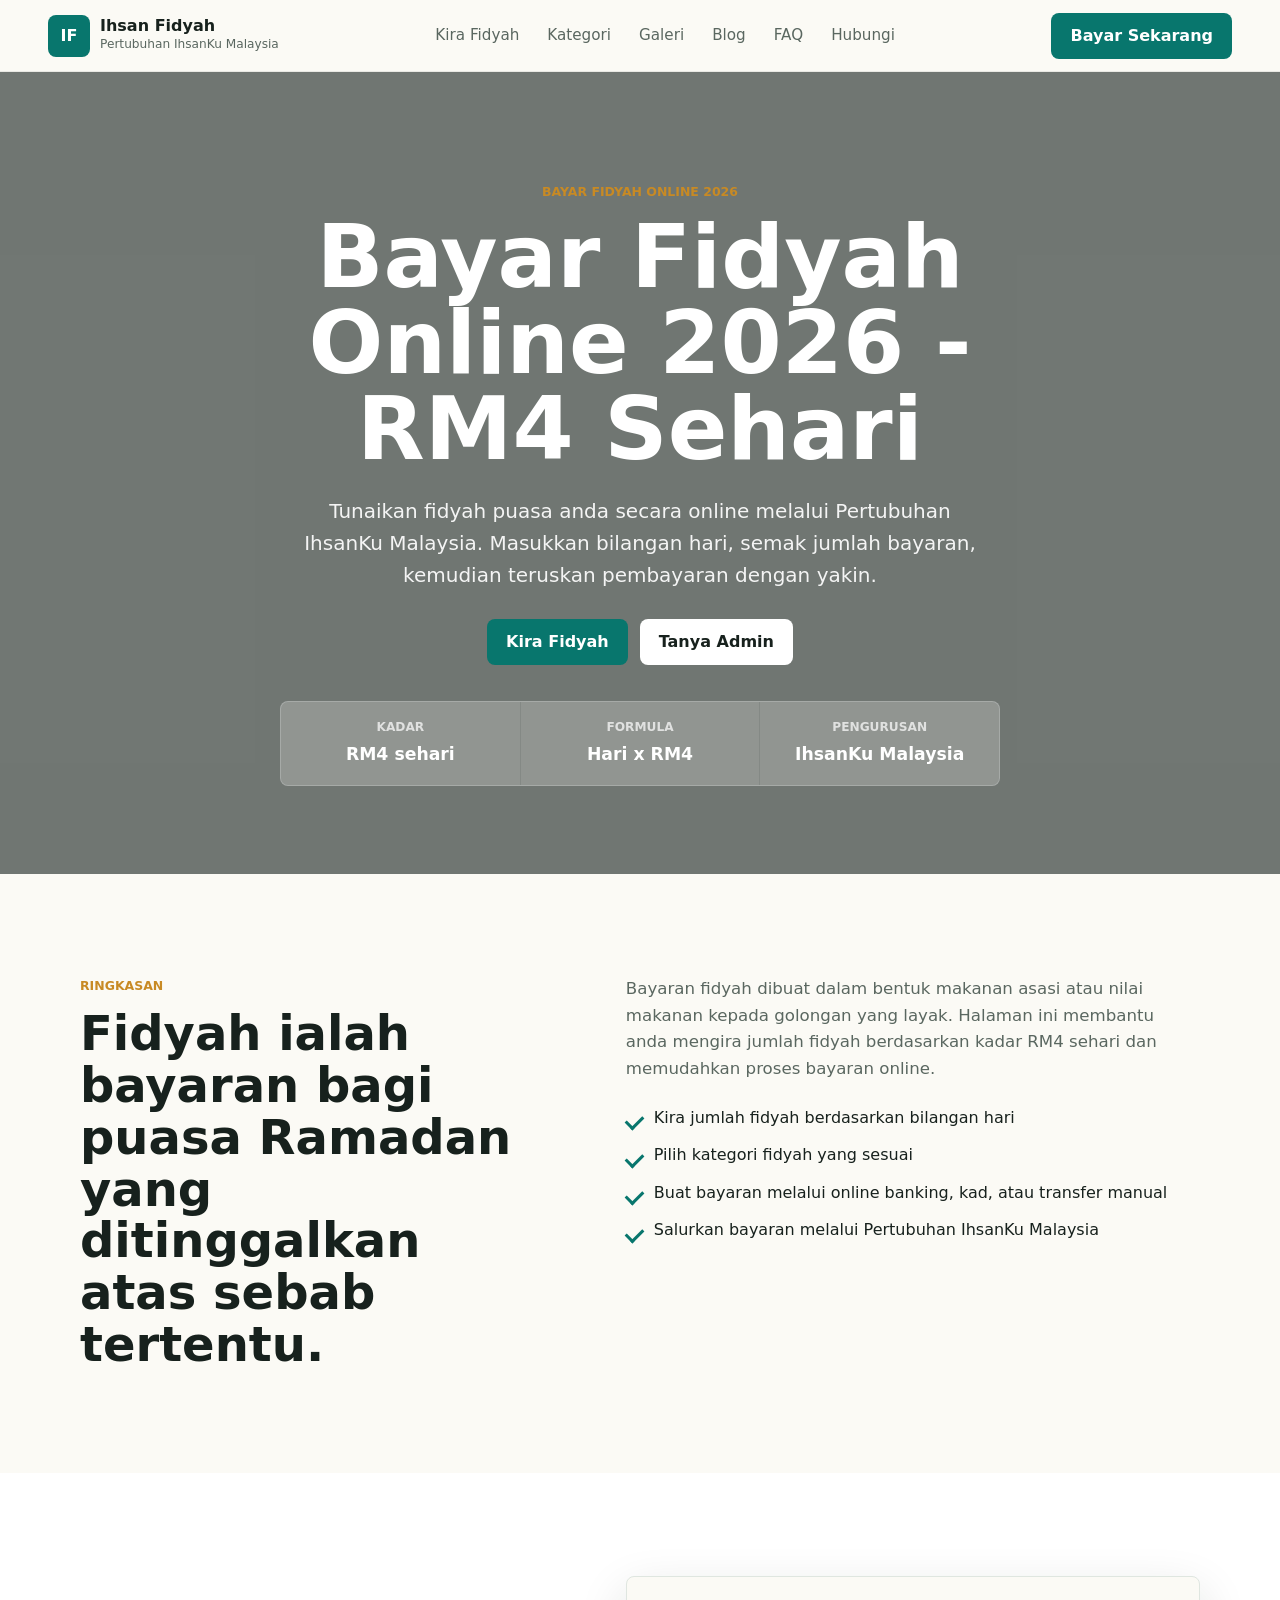
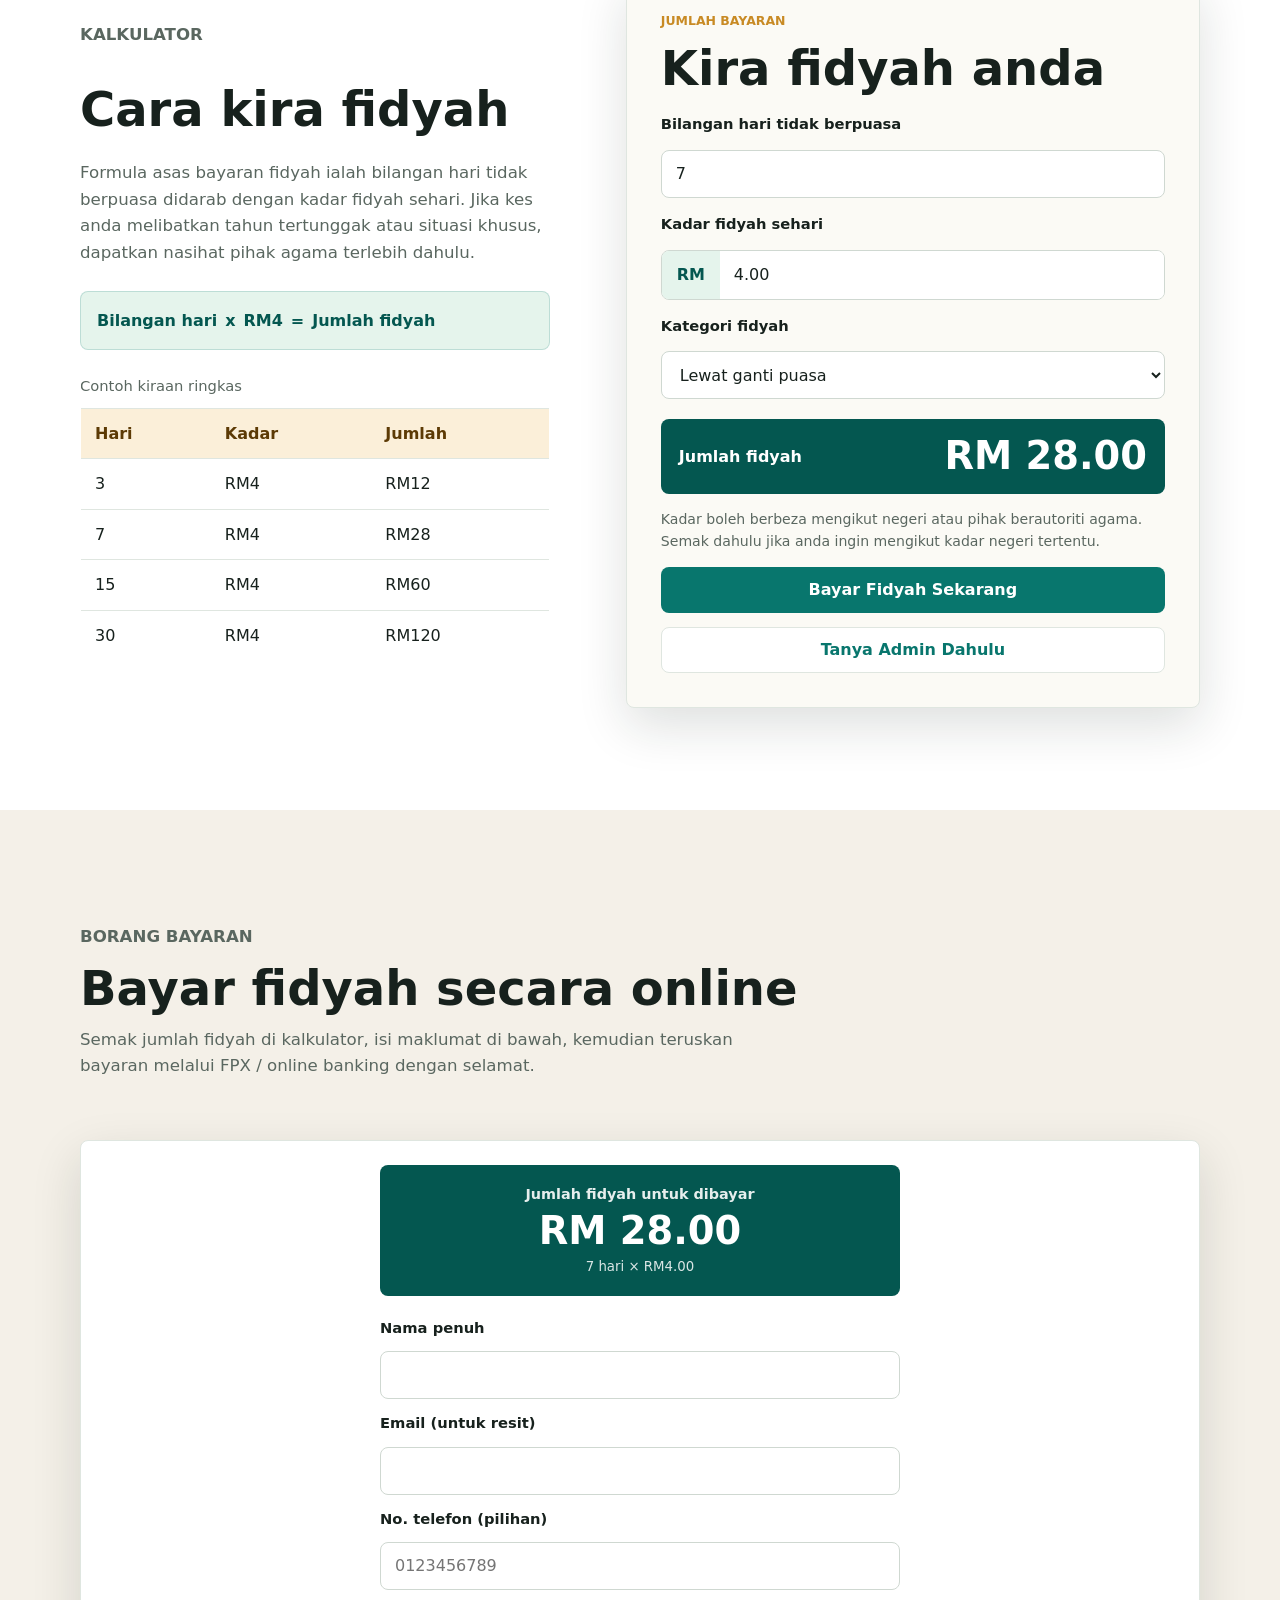
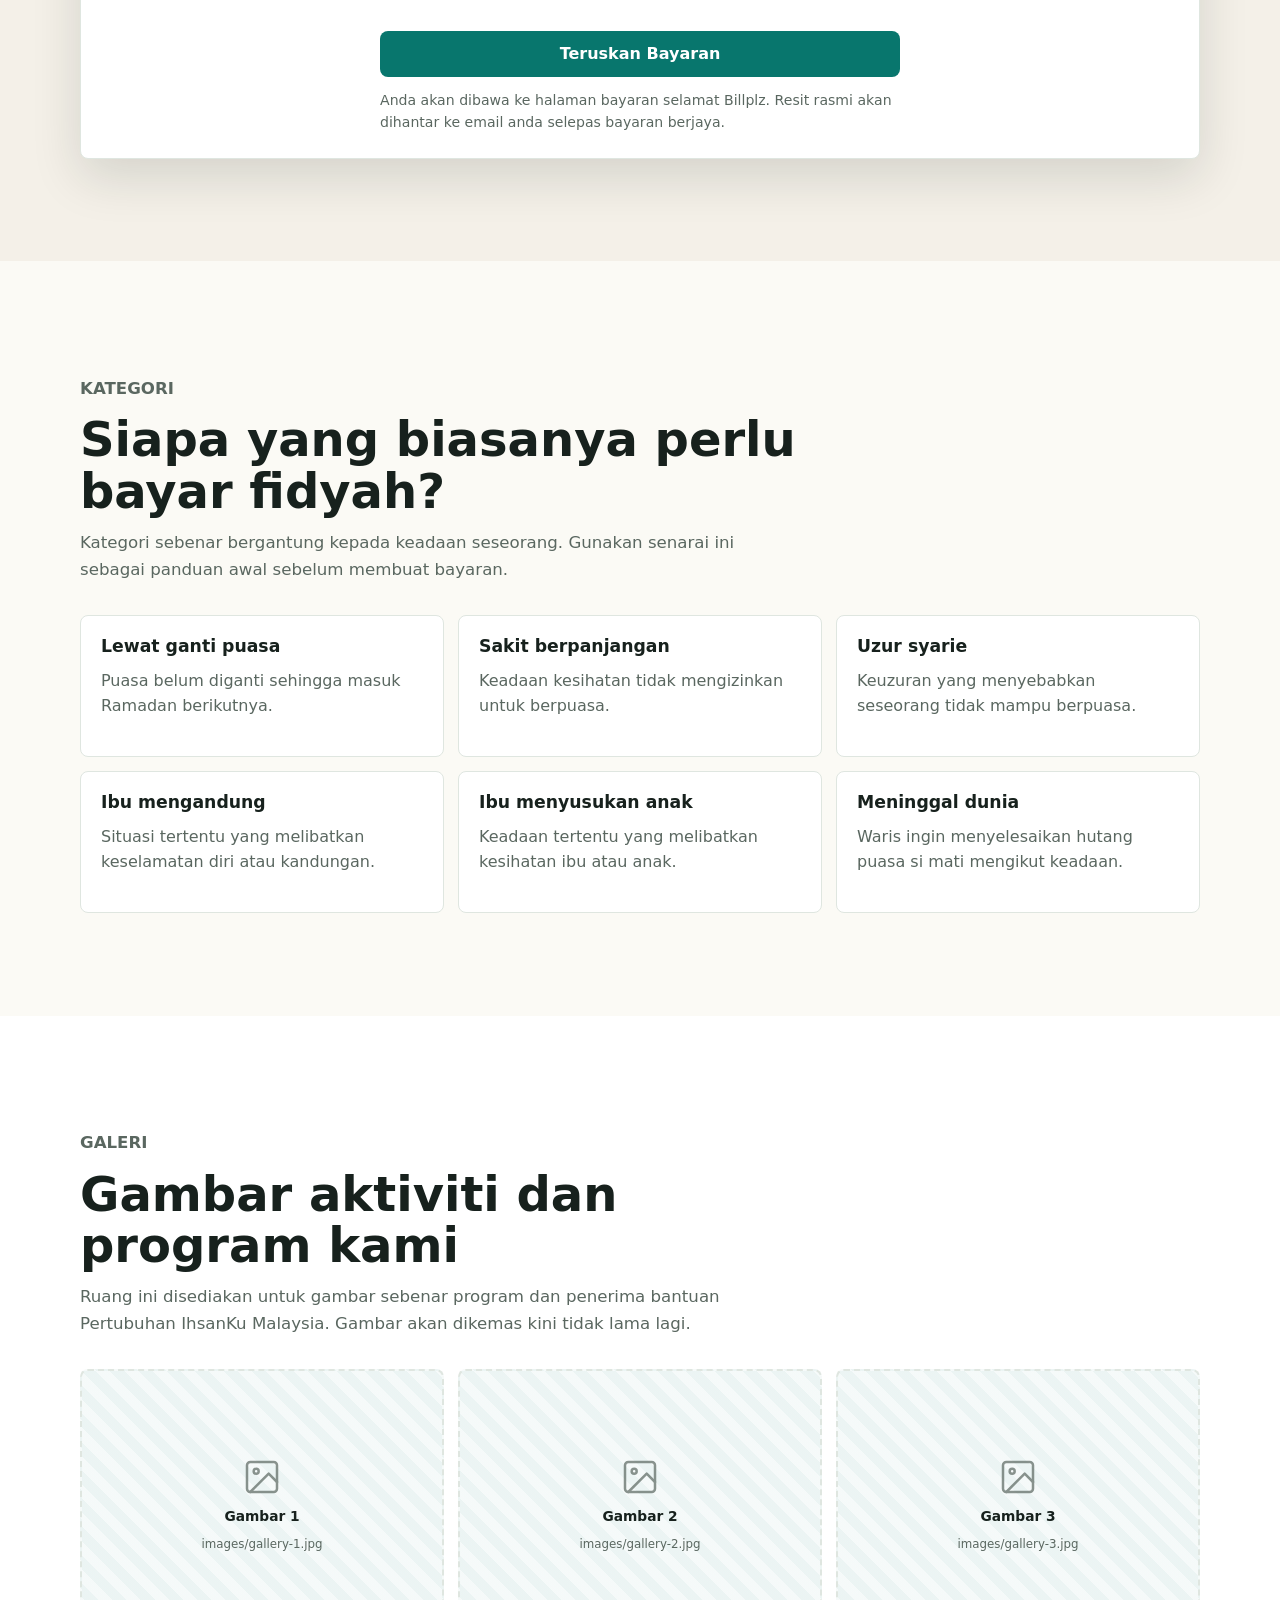
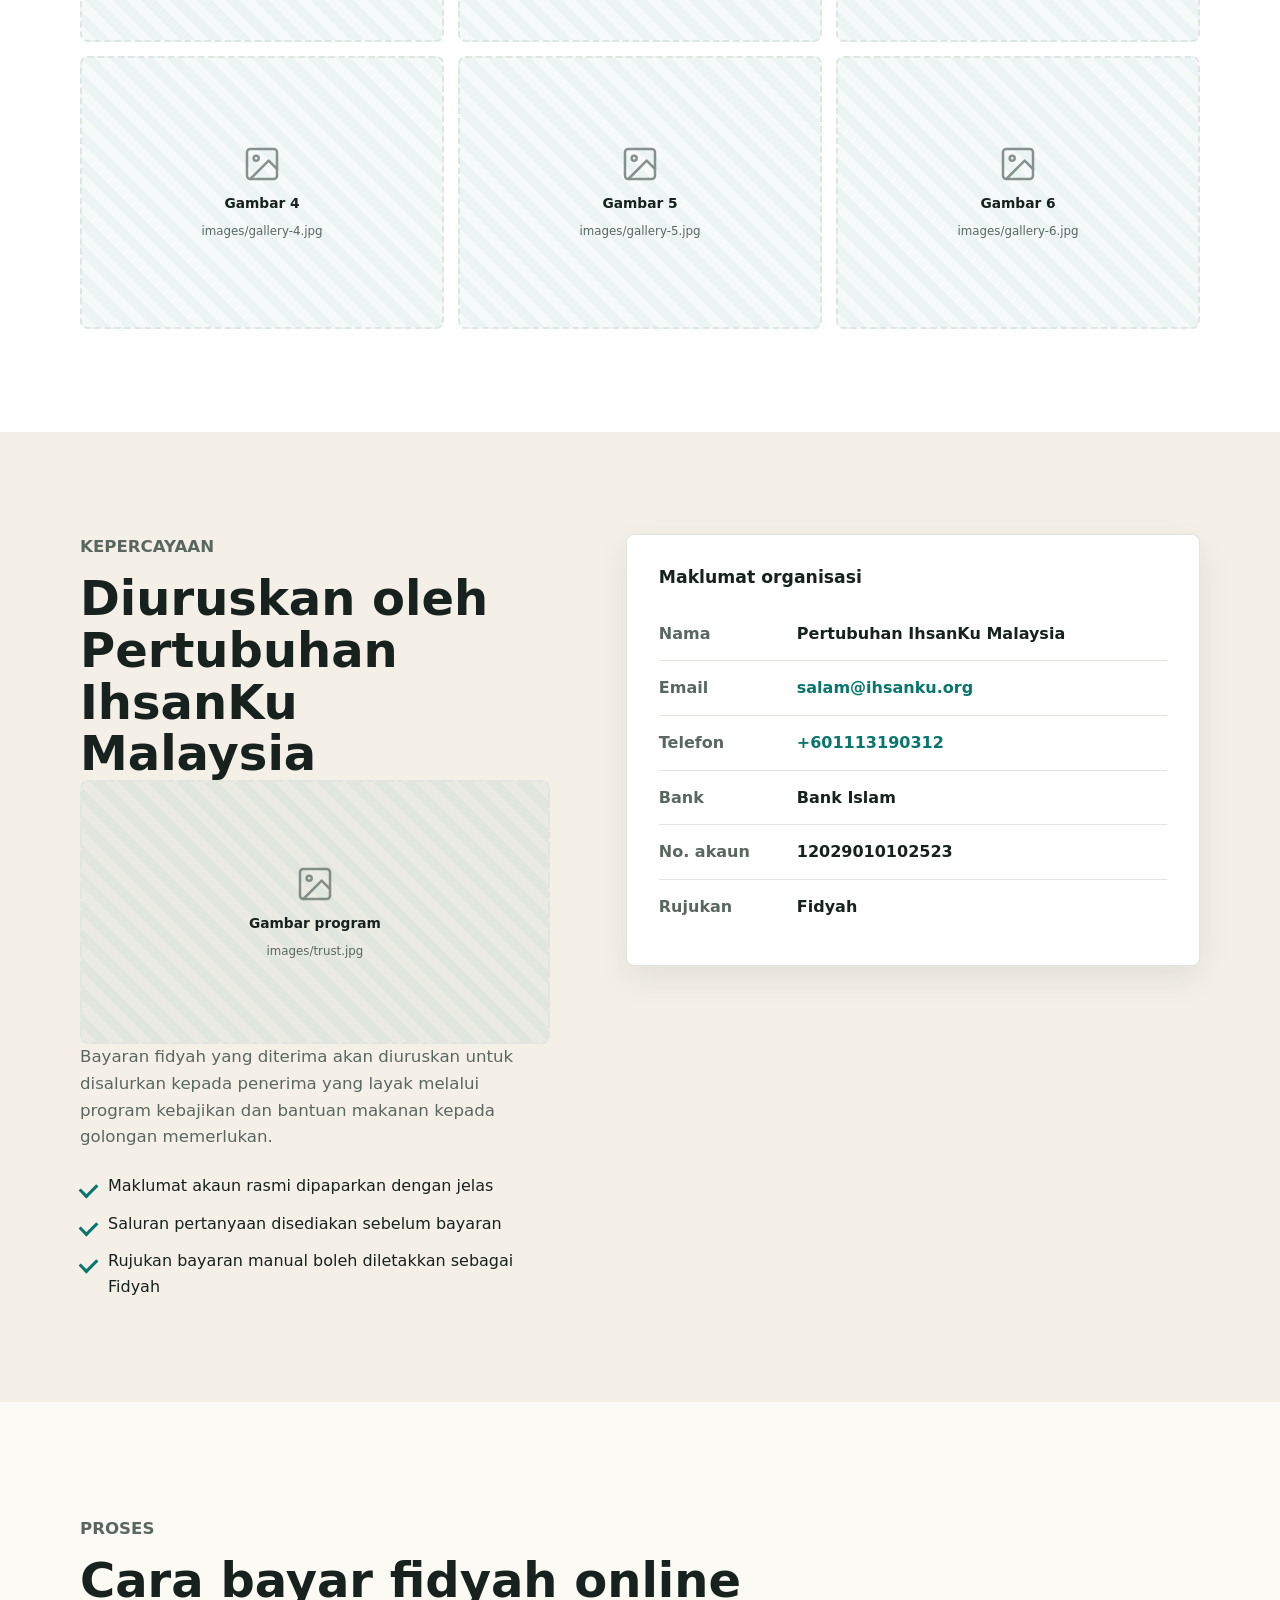
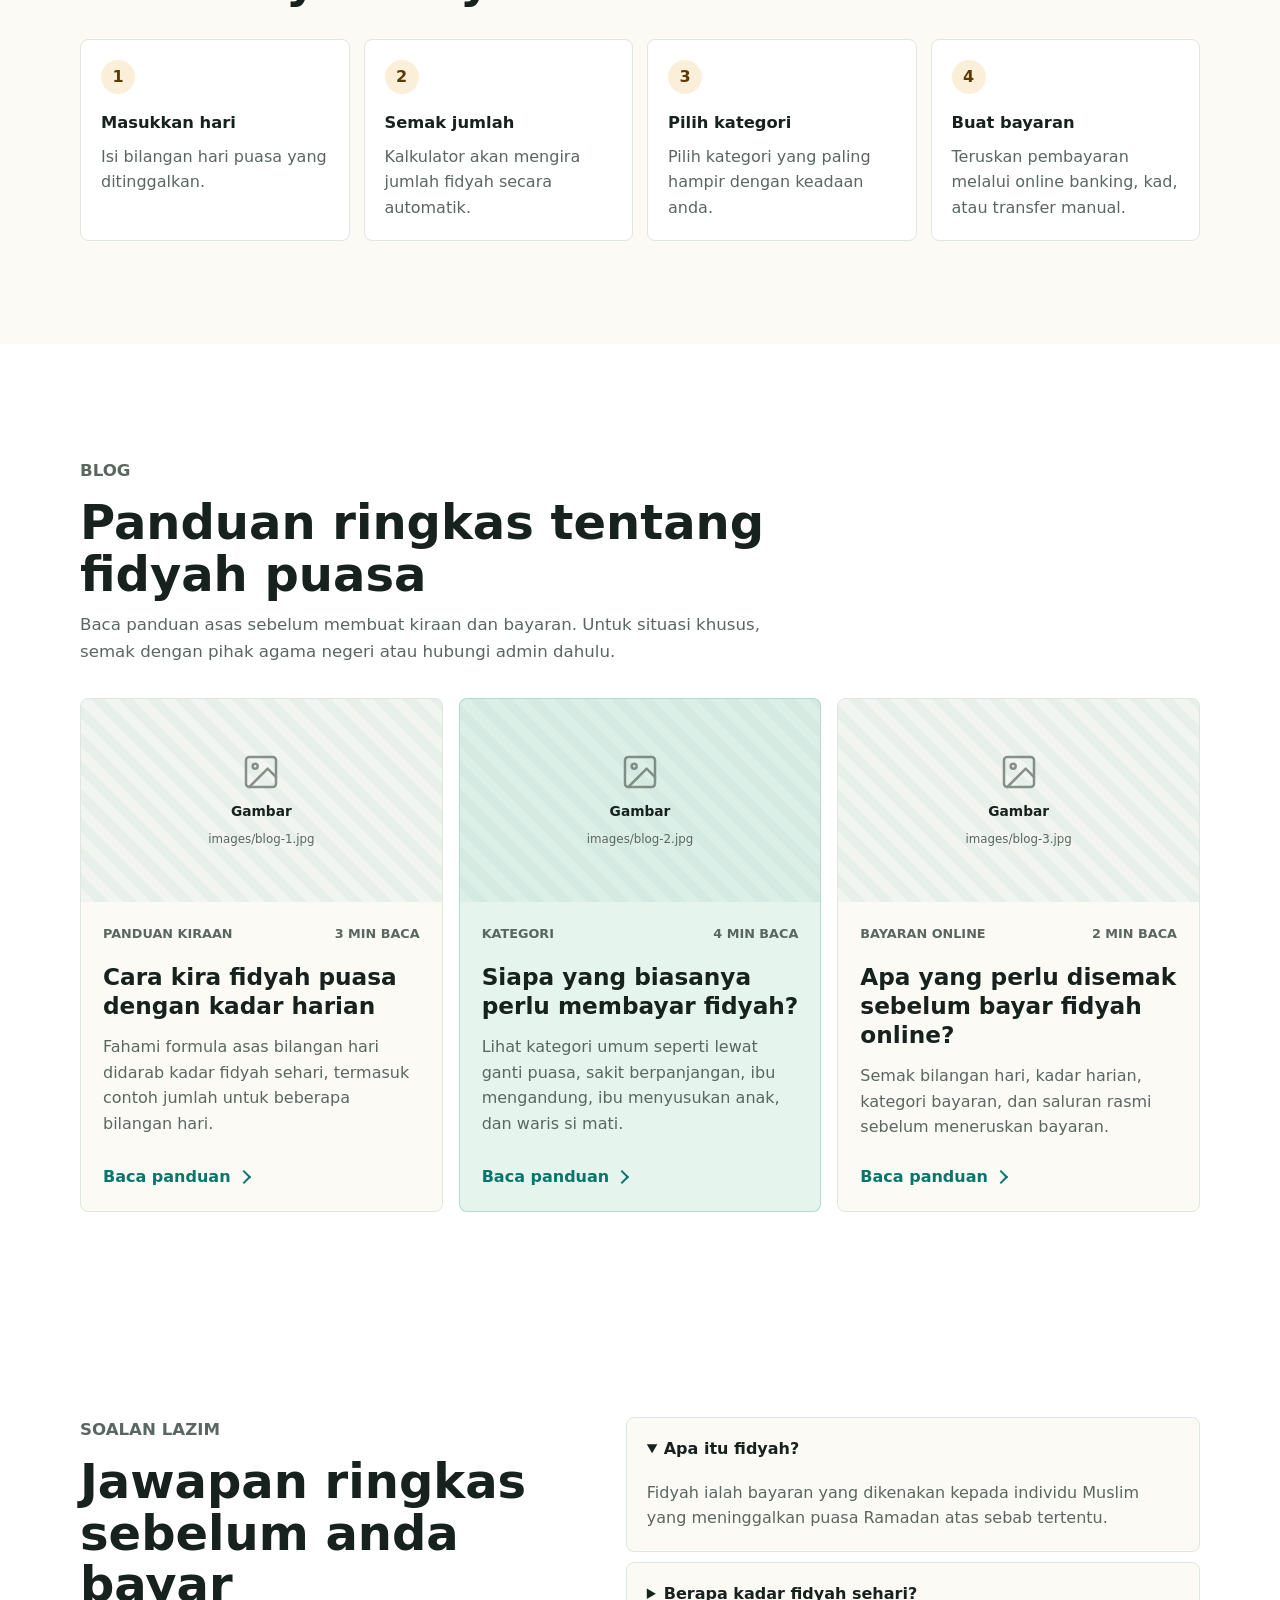
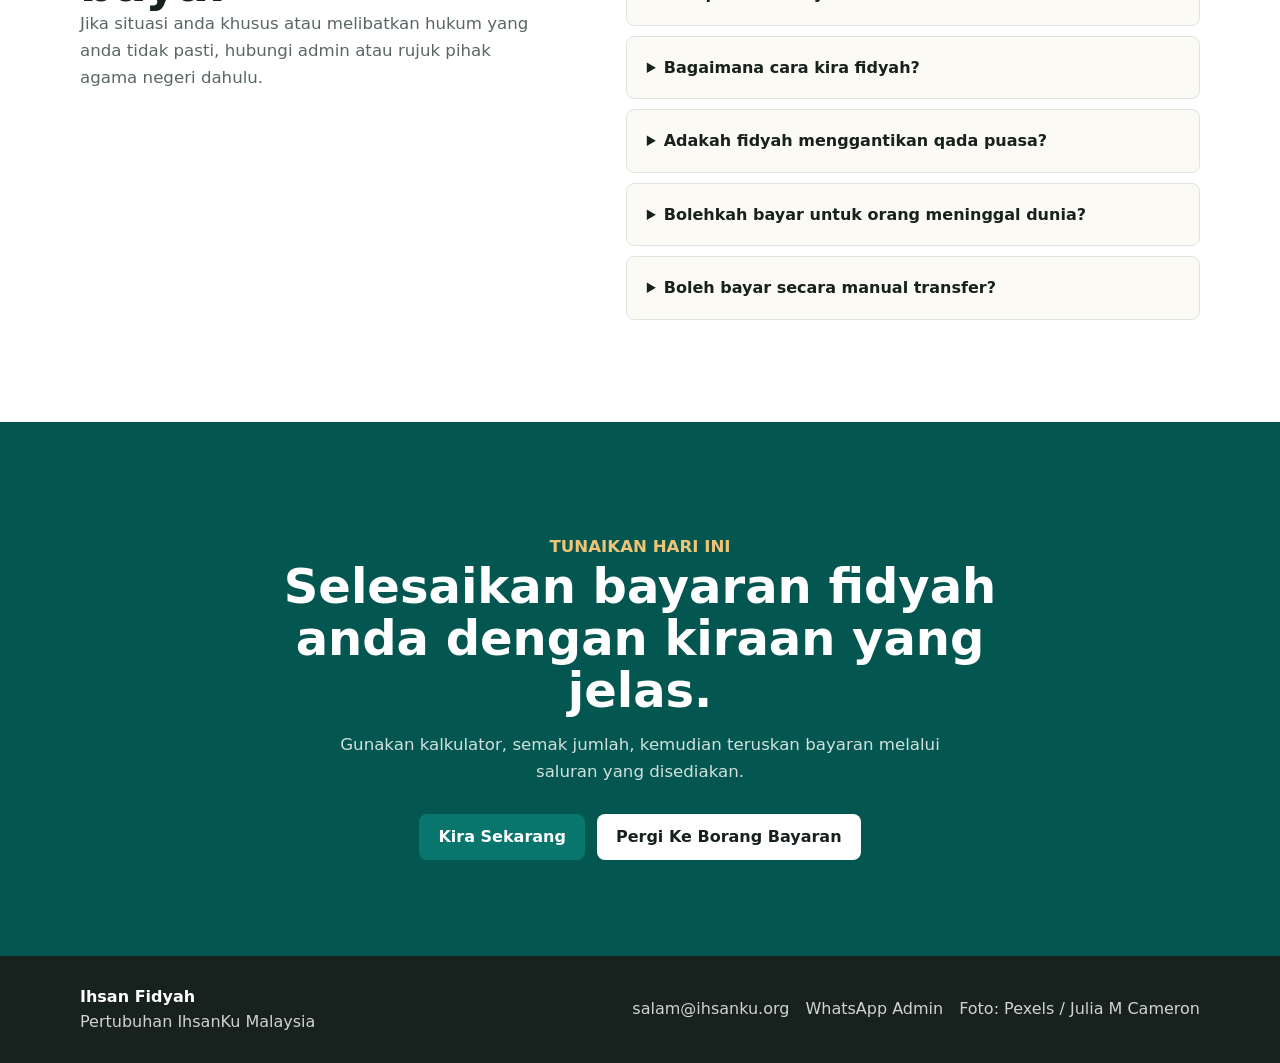
==== commit 1a5834a5: "Replace OnPay with Billplz donation flow + Resend email receipts - Add donations D1 table (migration" ====
--- a/index.html
+++ b/index.html
@@ -17,7 +17,6 @@
     <meta property="og:image" content="https://images.pexels.com/photos/6995220/pexels-photo-6995220.jpeg">
     <link rel="stylesheet" href="styles.css">
     <script defer src="script.js"></script>
-    <script defer src="https://cdn.onpay.my/assets/plugins/iframe-resizer/iframeResizer.13887afc.min.js"></script>
     <script type="application/ld+json">
       {
         "@context": "https://schema.org",
@@ -109,6 +108,7 @@
 
     <main id="top">
       <section class="hero" aria-labelledby="hero-title">
+        <div class="hero-overlay" aria-hidden="true"></div>
         <div class="hero-content">
           <p class="eyebrow">Bayar fidyah online 2026</p>
           <h1 id="hero-title">Bayar Fidyah Online 2026 - RM4 Sehari</h1>
@@ -252,22 +252,38 @@
         <div class="container payment-layout">
           <div class="section-head">
             <p class="section-label">Borang bayaran</p>
-            <h2>Bayar fidyah melalui OnPay</h2>
-            <p>
-              Selepas semak jumlah fidyah di kalkulator, lengkapkan maklumat bayaran di borang OnPay di bawah.
+            <h2>Bayar fidyah secara online</h2>
+            <p>
+              Semak jumlah fidyah di kalkulator, isi maklumat di bawah, kemudian teruskan
+              bayaran melalui FPX / online banking dengan selamat.
             </p>
           </div>
           <div class="payment-card">
-            <div id="onpay-order-form" data-url="https://sumbang.ihsanku.org/order/form/174" data-only_form="1">
-              <iframe
-                id="onpay-order-form-iframe"
-                title="Borang bayaran fidyah OnPay"
-                src="https://sumbang.ihsanku.org/order/form/174?embed=1&only_form=1"
-                loading="eager"
-                referrerpolicy="strict-origin-when-cross-origin"
-                width="100%"
-              ></iframe>
-            </div>
+            <form id="donate-form" class="donate-form">
+              <div class="donate-summary">
+                <span>Jumlah fidyah untuk dibayar</span>
+                <strong id="donate-amount">RM28.00</strong>
+                <small id="donate-breakdown">7 hari &times; RM4.00</small>
+              </div>
+
+              <label for="donate-name">Nama penuh</label>
+              <input id="donate-name" name="name" type="text" required autocomplete="name">
+
+              <label for="donate-email">Email (untuk resit)</label>
+              <input id="donate-email" name="email" type="email" required autocomplete="email">
+
+              <label for="donate-phone">No. telefon (pilihan)</label>
+              <input id="donate-phone" name="phone" type="tel" autocomplete="tel" placeholder="0123456789">
+
+              <p class="form-error" id="donate-error" role="alert"></p>
+              <button id="donate-submit" class="button primary full" type="submit">
+                Teruskan Bayaran
+              </button>
+              <p class="small-note">
+                Anda akan dibawa ke halaman bayaran selamat Billplz. Resit rasmi akan
+                dihantar ke email anda selepas bayaran berjaya.
+              </p>
+            </form>
           </div>
         </div>
       </section>
--- a/styles.css
+++ b/styles.css
@@ -1,18 +1,16 @@
 :root {
-  --ink: #12151a;
-  --muted: #667085;
-  --subtle: #98a2b3;
-  --line: #e5e7eb;
-  --surface: #f7f8fa;
-  --paper: #ffffff;
-  --accent: #0d7a6e;
-  --accent-dark: #095c53;
-  --accent-soft: #e9f5f2;
-  --radius-sm: 10px;
-  --radius-md: 14px;
-  --radius-lg: 20px;
-  --shadow-sm: 0 1px 2px rgba(16, 24, 40, 0.05);
-  --shadow-md: 0 12px 32px rgba(16, 24, 40, 0.08);
+  --ink: #17211d;
+  --muted: #5a6760;
+  --line: #dfe6e0;
+  --paper: #fbfaf5;
+  --white: #ffffff;
+  --teal: #08766d;
+  --teal-dark: #045750;
+  --gold: #c88a24;
+  --coral: #b95f3f;
+  --green-soft: #e5f4ec;
+  --gold-soft: #fbefd9;
+  --shadow: 0 18px 50px rgba(23, 33, 29, 0.14);
   color-scheme: light;
   font-family: Inter, ui-sans-serif, system-ui, -apple-system, BlinkMacSystemFont, "Segoe UI", sans-serif;
 }
@@ -30,7 +28,6 @@
   background: var(--paper);
   color: var(--ink);
   line-height: 1.6;
-  -webkit-font-smoothing: antialiased;
 }
 
 img,
@@ -55,8 +52,6 @@
   margin-inline: auto;
 }
 
-/* Header */
-
 .site-header {
   position: sticky;
   top: 0;
@@ -67,9 +62,9 @@
   gap: 18px;
   min-height: 72px;
   padding: 12px clamp(18px, 4vw, 48px);
-  background: rgba(255, 255, 255, 0.86);
-  border-bottom: 1px solid var(--line);
-  backdrop-filter: blur(14px);
+  background: rgba(251, 250, 245, 0.94);
+  border-bottom: 1px solid rgba(23, 33, 29, 0.08);
+  backdrop-filter: blur(16px);
 }
 
 .brand {
@@ -81,14 +76,13 @@
 
 .brand-mark {
   display: grid;
-  width: 40px;
-  height: 40px;
+  width: 42px;
+  height: 42px;
   place-items: center;
-  background: var(--ink);
-  color: var(--paper);
-  border-radius: 10px;
-  font-weight: 700;
-  font-size: 0.9rem;
+  background: var(--teal);
+  color: var(--white);
+  border-radius: 8px;
+  font-weight: 800;
 }
 
 .brand strong,
@@ -97,8 +91,7 @@
 }
 
 .brand strong {
-  line-height: 1.15;
-  font-weight: 600;
+  line-height: 1.1;
 }
 
 .brand small {
@@ -112,48 +105,44 @@
   justify-content: center;
   gap: clamp(12px, 2.4vw, 28px);
   color: var(--muted);
-  font-size: 0.92rem;
-  font-weight: 500;
+  font-size: 0.95rem;
 }
 
 .nav-links a:hover {
-  color: var(--ink);
-}
-
-/* Buttons */
+  color: var(--teal);
+}
 
 .header-cta,
 .button {
   display: inline-flex;
   align-items: center;
   justify-content: center;
-  min-height: 44px;
-  padding: 0 20px;
+  min-height: 46px;
+  padding: 0 18px;
   border: 1px solid transparent;
-  border-radius: var(--radius-sm);
-  font-weight: 600;
-  font-size: 0.94rem;
+  border-radius: 8px;
+  font-weight: 800;
   line-height: 1.2;
   text-align: center;
-  transition: transform 160ms ease, background 160ms ease, border-color 160ms ease, color 160ms ease;
+  transition: transform 160ms ease, background 160ms ease, border-color 160ms ease;
 }
 
 .header-cta,
 .button.primary {
-  background: var(--accent);
-  color: var(--paper);
+  background: var(--teal);
+  color: var(--white);
 }
 
 .button.secondary {
-  background: transparent;
+  background: var(--white);
   color: var(--ink);
+  border-color: rgba(255, 255, 255, 0.8);
+}
+
+.button.outline {
+  color: var(--teal);
   border-color: var(--line);
-}
-
-.button.outline {
-  color: var(--ink);
-  border-color: var(--line);
-  background: var(--paper);
+  background: var(--white);
 }
 
 .button.full {
@@ -167,51 +156,58 @@
 
 .button.primary:hover,
 .header-cta:hover {
-  background: var(--accent-dark);
-}
-
-.button.secondary:hover,
-.button.outline:hover {
-  border-color: var(--subtle);
-}
-
-/* Hero */
+  background: var(--teal-dark);
+}
 
 .hero {
-  padding: clamp(72px, 10vw, 120px) 0 clamp(56px, 8vw, 96px);
-  background: var(--surface);
+  position: relative;
+  display: grid;
+  align-items: center;
+  min-height: calc(78vh - 72px);
+  padding: clamp(64px, 9vw, 110px) 0 clamp(52px, 7vw, 88px);
+  overflow: hidden;
+  background-image: url("https://images.pexels.com/photos/6995220/pexels-photo-6995220.jpeg?auto=compress&cs=tinysrgb&w=1800");
+  background-position: center;
+  background-size: cover;
+}
+
+.hero-overlay {
+  position: absolute;
+  inset: 0;
+  background: rgba(13, 25, 21, 0.58);
 }
 
 .hero-content {
+  position: relative;
+  z-index: 1;
   width: min(760px, calc(100% - 40px));
   margin-inline: auto;
+  color: var(--white);
   text-align: center;
 }
 
 .eyebrow,
 .section-label {
   margin: 0 0 12px;
-  color: var(--accent);
-  font-size: 0.8rem;
-  font-weight: 600;
-  letter-spacing: 0.02em;
+  color: var(--gold);
+  font-size: 0.78rem;
+  font-weight: 900;
+  letter-spacing: 0;
   text-transform: uppercase;
 }
 
 .hero h1 {
   margin: 0;
-  color: var(--ink);
-  font-size: clamp(2.15rem, 6vw, 4.25rem);
-  font-weight: 700;
-  line-height: 1.05;
-  letter-spacing: -0.01em;
+  font-size: clamp(2.35rem, 7vw, 5.5rem);
+  line-height: 0.98;
+  letter-spacing: 0;
 }
 
 .hero-copy {
-  width: min(640px, 100%);
-  margin: 20px auto 0;
-  color: var(--muted);
-  font-size: clamp(1rem, 1.6vw, 1.15rem);
+  width: min(680px, 100%);
+  margin: 22px auto 0;
+  color: rgba(255, 255, 255, 0.92);
+  font-size: clamp(1.02rem, 2vw, 1.25rem);
 }
 
 .hero-actions {
@@ -225,39 +221,32 @@
 .hero-facts {
   display: grid;
   grid-template-columns: repeat(3, minmax(0, 1fr));
-  gap: 0;
-  width: min(640px, 100%);
-  margin: 40px auto 0;
-  padding-top: 28px;
-  border-top: 1px solid var(--line);
+  gap: 1px;
+  width: min(720px, 100%);
+  margin: 36px auto 0;
+  overflow: hidden;
+  border: 1px solid rgba(255, 255, 255, 0.28);
+  border-radius: 8px;
+  background: rgba(255, 255, 255, 0.14);
 }
 
 .hero-facts div {
-  padding: 0 12px;
-  text-align: center;
-  border-left: 1px solid var(--line);
-}
-
-.hero-facts div:first-child {
-  border-left: 0;
+  padding: 16px 12px;
+  background: rgba(255, 255, 255, 0.1);
 }
 
 .hero-facts dt {
-  color: var(--muted);
+  color: rgba(255, 255, 255, 0.72);
   font-size: 0.76rem;
-  font-weight: 600;
+  font-weight: 800;
   text-transform: uppercase;
-  letter-spacing: 0.02em;
 }
 
 .hero-facts dd {
-  margin: 6px 0 0;
-  color: var(--ink);
-  font-size: clamp(0.98rem, 1.5vw, 1.1rem);
-  font-weight: 700;
-}
-
-/* Section rhythm */
+  margin: 4px 0 0;
+  font-size: clamp(0.95rem, 1.5vw, 1.08rem);
+  font-weight: 900;
+}
 
 .section-band,
 .trust-section,
@@ -265,7 +254,7 @@
 .calculator-section,
 .payment-section,
 .blog-section {
-  padding: clamp(64px, 8vw, 104px) 0;
+  padding: clamp(62px, 8vw, 104px) 0;
 }
 
 .section-band {
@@ -284,19 +273,15 @@
 
 h2 {
   margin: 0;
-  color: var(--ink);
-  font-size: clamp(1.75rem, 3.6vw, 2.6rem);
-  font-weight: 700;
-  line-height: 1.15;
-  letter-spacing: -0.01em;
+  font-size: clamp(1.85rem, 4vw, 3rem);
+  line-height: 1.08;
+  letter-spacing: 0;
 }
 
 h3 {
   margin: 0;
-  color: var(--ink);
-  font-size: 1.06rem;
-  font-weight: 600;
-  line-height: 1.3;
+  font-size: 1.08rem;
+  line-height: 1.25;
 }
 
 p {
@@ -310,12 +295,12 @@
 .faq-layout > div:first-child p,
 .final-content p {
   color: var(--muted);
-  font-size: 1.02rem;
+  font-size: 1.04rem;
 }
 
 .check-list {
   display: grid;
-  gap: 14px;
+  gap: 12px;
   margin: 22px 0 0;
   padding: 0;
   list-style: none;
@@ -323,26 +308,23 @@
 
 .check-list li {
   position: relative;
-  padding-left: 26px;
-  color: var(--ink);
+  padding-left: 28px;
 }
 
 .check-list li::before {
   content: "";
   position: absolute;
-  top: 0.6em;
+  top: 0.65em;
   left: 0;
-  width: 12px;
-  height: 7px;
-  border-bottom: 2px solid var(--accent);
-  border-left: 2px solid var(--accent);
+  width: 14px;
+  height: 8px;
+  border-bottom: 3px solid var(--teal);
+  border-left: 3px solid var(--teal);
   transform: rotate(-45deg);
 }
 
-/* Calculator */
-
 .calculator-section {
-  background: var(--paper);
+  background: var(--white);
 }
 
 .calculator-layout {
@@ -351,7 +333,7 @@
 
 .calculator-copy {
   display: grid;
-  gap: 22px;
+  gap: 24px;
 }
 
 .formula {
@@ -360,10 +342,11 @@
   gap: 8px;
   align-items: center;
   padding: 16px;
-  background: var(--accent-soft);
-  border-radius: var(--radius-sm);
-  color: var(--accent-dark);
-  font-weight: 700;
+  background: var(--green-soft);
+  border: 1px solid rgba(8, 118, 109, 0.18);
+  border-radius: 8px;
+  color: var(--teal-dark);
+  font-weight: 900;
 }
 
 .rate-table {
@@ -371,14 +354,14 @@
   border-collapse: collapse;
   overflow: hidden;
   border: 1px solid var(--line);
-  border-radius: var(--radius-sm);
-  background: var(--paper);
+  border-radius: 8px;
+  background: var(--white);
 }
 
 .rate-table caption {
   margin-bottom: 10px;
   color: var(--muted);
-  font-size: 0.9rem;
+  font-size: 0.92rem;
   text-align: left;
 }
 
@@ -390,12 +373,8 @@
 }
 
 .rate-table th {
-  background: var(--surface);
-  color: var(--muted);
-  font-weight: 600;
-  font-size: 0.86rem;
-  text-transform: uppercase;
-  letter-spacing: 0.02em;
+  background: var(--gold-soft);
+  color: #5c3a05;
 }
 
 .rate-table tr:last-child td {
@@ -405,11 +384,11 @@
 .calculator-card {
   display: grid;
   gap: 14px;
-  padding: clamp(24px, 4vw, 36px);
+  padding: clamp(22px, 4vw, 34px);
   background: var(--paper);
   border: 1px solid var(--line);
-  border-radius: var(--radius-lg);
-  box-shadow: var(--shadow-md);
+  border-radius: 8px;
+  box-shadow: var(--shadow);
 }
 
 .card-heading {
@@ -418,8 +397,8 @@
 
 label {
   color: var(--ink);
-  font-size: 0.9rem;
-  font-weight: 600;
+  font-size: 0.92rem;
+  font-weight: 900;
 }
 
 input,
@@ -428,40 +407,40 @@
   min-height: 48px;
   padding: 0 14px;
   color: var(--ink);
-  background: var(--paper);
-  border: 1px solid var(--line);
-  border-radius: var(--radius-sm);
+  background: var(--white);
+  border: 1px solid #cfd8d1;
+  border-radius: 8px;
   outline: none;
 }
 
 input:focus,
 select:focus {
-  border-color: var(--accent);
-  box-shadow: 0 0 0 4px var(--accent-soft);
+  border-color: var(--teal);
+  box-shadow: 0 0 0 4px rgba(8, 118, 109, 0.12);
 }
 
 .input-prefix {
   display: flex;
   align-items: center;
   overflow: hidden;
-  background: var(--paper);
-  border: 1px solid var(--line);
-  border-radius: var(--radius-sm);
+  background: var(--white);
+  border: 1px solid #cfd8d1;
+  border-radius: 8px;
 }
 
 .input-prefix:focus-within {
-  border-color: var(--accent);
-  box-shadow: 0 0 0 4px var(--accent-soft);
+  border-color: var(--teal);
+  box-shadow: 0 0 0 4px rgba(8, 118, 109, 0.12);
 }
 
 .input-prefix span {
   display: grid;
   align-self: stretch;
   place-items: center;
-  min-width: 54px;
-  background: var(--surface);
-  color: var(--muted);
-  font-weight: 600;
+  min-width: 58px;
+  background: var(--green-soft);
+  color: var(--teal-dark);
+  font-weight: 900;
 }
 
 .input-prefix input {
@@ -476,63 +455,87 @@
   justify-content: space-between;
   gap: 18px;
   margin-top: 6px;
-  padding: 20px;
-  background: var(--ink);
-  color: var(--paper);
-  border-radius: var(--radius-md);
+  padding: 18px;
+  background: var(--teal-dark);
+  color: var(--white);
+  border-radius: 8px;
 }
 
 .total-box span {
-  color: rgba(255, 255, 255, 0.7);
-  font-weight: 600;
+  font-weight: 800;
+}
+
+.total-box strong {
+  font-size: clamp(1.65rem, 5vw, 2.4rem);
+  line-height: 1;
+}
+
+.small-note {
+  color: var(--muted);
+  font-size: 0.88rem;
+}
+
+.payment-section {
+  background: #f4f0e8;
+}
+
+.payment-layout {
+  display: grid;
+  gap: 28px;
+}
+
+.payment-card {
+  padding: clamp(16px, 3vw, 24px);
+  background: var(--white);
+  border: 1px solid var(--line);
+  border-radius: 8px;
+  box-shadow: var(--shadow);
+}
+
+.donate-form {
+  display: grid;
+  gap: 12px;
+  max-width: 520px;
+  margin: 0 auto;
+}
+
+.donate-summary {
+  display: grid;
+  gap: 4px;
+  margin-bottom: 8px;
+  padding: 18px;
+  background: var(--teal-dark);
+  color: var(--white);
+  border-radius: 8px;
+  text-align: center;
+}
+
+.donate-summary span {
+  font-weight: 800;
   font-size: 0.9rem;
-}
-
-.total-box strong {
-  font-size: clamp(1.6rem, 5vw, 2.25rem);
-  font-weight: 700;
-  line-height: 1;
-}
-
-.small-note {
-  color: var(--subtle);
+  opacity: 0.9;
+}
+
+.donate-summary strong {
+  font-size: clamp(1.65rem, 5vw, 2.4rem);
+  line-height: 1.1;
+}
+
+.donate-summary small {
+  opacity: 0.85;
+}
+
+.donate-form .form-error {
+  min-height: 1.2em;
+  margin: 0;
+  color: var(--coral);
   font-size: 0.86rem;
 }
 
-/* Payment */
-
-.payment-section {
-  background: var(--surface);
-}
-
-.payment-layout {
-  display: grid;
-  gap: 28px;
-}
-
-.payment-card {
-  min-height: 520px;
-  padding: clamp(16px, 3vw, 24px);
-  background: var(--paper);
-  border: 1px solid var(--line);
-  border-radius: var(--radius-lg);
-  box-shadow: var(--shadow-md);
-}
-
-#onpay-order-form {
-  width: 100%;
-  min-height: 1200px;
-}
-
-#onpay-order-form-iframe {
-  display: block;
-  width: 100%;
-  height: 1200px;
-  border: 0;
-  background: var(--paper);
-}
-
-/* Section headers */
+.donate-form button[disabled] {
+  opacity: 0.6;
+  cursor: progress;
+}
 
 .section-head {
   width: min(720px, 100%);
@@ -543,8 +546,6 @@
   margin-top: 12px;
 }
 
-/* Category grid */
-
 .category-grid {
   display: grid;
   grid-template-columns: repeat(3, minmax(0, 1fr));
@@ -553,23 +554,16 @@
 
 .category-grid article {
   min-height: 142px;
-  padding: 22px;
-  background: var(--paper);
+  padding: 20px;
+  background: var(--white);
   border: 1px solid var(--line);
-  border-radius: var(--radius-md);
-  transition: border-color 160ms ease;
-}
-
-.category-grid article:hover {
-  border-color: var(--subtle);
+  border-radius: 8px;
 }
 
 .category-grid p {
   margin-top: 10px;
   color: var(--muted);
 }
-
-/* Image placeholders */
 
 .img-slot {
   display: flex;
@@ -581,29 +575,35 @@
   min-width: 0;
   overflow: hidden;
   text-align: center;
-  background: var(--surface);
-  border: 1px solid var(--line);
-  border-radius: var(--radius-md);
+  background: repeating-linear-gradient(
+    45deg,
+    rgba(8, 118, 109, 0.04),
+    rgba(8, 118, 109, 0.04) 10px,
+    rgba(8, 118, 109, 0.08) 10px,
+    rgba(8, 118, 109, 0.08) 20px
+  );
+  border: 2px dashed var(--line);
+  border-radius: 8px;
   color: var(--muted);
 }
 
 .img-slot::before {
   content: "";
-  width: 36px;
-  height: 36px;
-  background: url("data:image/svg+xml,%3Csvg xmlns='http://www.w3.org/2000/svg' viewBox='0 0 24 24' fill='none' stroke='%2398a2b3' stroke-width='1.5' stroke-linecap='round' stroke-linejoin='round'%3E%3Crect x='3' y='3' width='18' height='18' rx='2'/%3E%3Ccircle cx='8.5' cy='8.5' r='1.5'/%3E%3Cpath d='M21 15l-5-5L5 21'/%3E%3C/svg%3E") no-repeat center / contain;
-  opacity: 0.8;
+  width: 40px;
+  height: 40px;
+  background: url("data:image/svg+xml,%3Csvg xmlns='http://www.w3.org/2000/svg' viewBox='0 0 24 24' fill='none' stroke='%235a6760' stroke-width='1.5' stroke-linecap='round' stroke-linejoin='round'%3E%3Crect x='3' y='3' width='18' height='18' rx='2'/%3E%3Ccircle cx='8.5' cy='8.5' r='1.5'/%3E%3Cpath d='M21 15l-5-5L5 21'/%3E%3C/svg%3E") no-repeat center / contain;
+  opacity: 0.7;
 }
 
 .img-slot span {
-  font-size: 0.85rem;
-  font-weight: 600;
+  font-size: 0.86rem;
+  font-weight: 800;
   color: var(--ink);
 }
 
 .img-slot small {
   font-size: 0.74rem;
-  color: var(--subtle);
+  color: var(--muted);
 }
 
 .img-slot--photo {
@@ -615,7 +615,7 @@
 }
 
 .gallery-section {
-  background: var(--paper);
+  background: var(--white);
 }
 
 .gallery-grid {
@@ -624,18 +624,16 @@
   gap: 14px;
 }
 
-/* Trust */
-
 .trust-section {
-  background: var(--surface);
+  background: #f4f0e8;
 }
 
 .org-panel {
-  padding: clamp(24px, 4vw, 32px);
-  background: var(--paper);
+  padding: clamp(22px, 4vw, 32px);
+  background: var(--white);
   border: 1px solid var(--line);
-  border-radius: var(--radius-lg);
-  box-shadow: var(--shadow-sm);
+  border-radius: 8px;
+  box-shadow: 0 12px 32px rgba(23, 33, 29, 0.08);
 }
 
 .org-panel dl {
@@ -658,20 +656,18 @@
 
 .org-panel dt {
   color: var(--muted);
-  font-weight: 600;
+  font-weight: 800;
 }
 
 .org-panel dd {
   margin: 0;
-  font-weight: 600;
+  font-weight: 800;
   overflow-wrap: anywhere;
 }
 
 .org-panel a {
-  color: var(--accent);
-}
-
-/* Steps */
+  color: var(--teal);
+}
 
 .step-list {
   display: grid;
@@ -683,29 +679,27 @@
 }
 
 .step-list li {
-  padding: 22px;
-  background: var(--paper);
+  padding: 20px;
+  background: var(--white);
   border: 1px solid var(--line);
-  border-radius: var(--radius-md);
+  border-radius: 8px;
 }
 
 .step-list span {
   display: grid;
-  width: 32px;
-  height: 32px;
+  width: 34px;
+  height: 34px;
   margin-bottom: 16px;
   place-items: center;
-  background: var(--accent-soft);
-  color: var(--accent-dark);
+  background: var(--gold-soft);
+  color: #5c3a05;
   border-radius: 999px;
-  font-weight: 700;
-  font-size: 0.92rem;
+  font-weight: 900;
 }
 
 .step-list strong {
   display: block;
   font-size: 1.02rem;
-  font-weight: 600;
 }
 
 .step-list p {
@@ -713,10 +707,8 @@
   color: var(--muted);
 }
 
-/* Blog */
-
 .blog-section {
-  background: var(--surface);
+  background: var(--white);
 }
 
 .blog-grid {
@@ -731,17 +723,12 @@
   overflow: hidden;
   background: var(--paper);
   border: 1px solid var(--line);
-  border-radius: var(--radius-md);
-  transition: border-color 160ms ease;
-}
-
-.blog-card:hover {
-  border-color: var(--subtle);
+  border-radius: 8px;
 }
 
 .blog-card.featured {
-  background: var(--accent-soft);
-  border-color: rgba(13, 122, 110, 0.18);
+  background: var(--green-soft);
+  border-color: rgba(8, 118, 109, 0.22);
 }
 
 .blog-card .blog-thumb {
@@ -766,20 +753,19 @@
   gap: 8px;
   align-items: center;
   justify-content: space-between;
-  margin-bottom: 16px;
-  color: var(--subtle);
-  font-size: 0.78rem;
-  font-weight: 600;
+  margin-bottom: 18px;
+  color: var(--muted);
+  font-size: 0.8rem;
+  font-weight: 900;
   text-transform: uppercase;
-  letter-spacing: 0.02em;
 }
 
 .blog-card h3 {
-  font-size: clamp(1.1rem, 2vw, 1.3rem);
+  font-size: clamp(1.18rem, 2vw, 1.45rem);
 }
 
 .blog-card p {
-  margin-top: 12px;
+  margin-top: 14px;
   color: var(--muted);
 }
 
@@ -789,24 +775,22 @@
   gap: 8px;
   width: fit-content;
   margin-top: auto;
-  padding-top: 22px;
-  color: var(--ink);
-  font-weight: 600;
+  padding-top: 24px;
+  color: var(--teal);
+  font-weight: 900;
 }
 
 .blog-card a::after {
   content: "";
-  width: 7px;
-  height: 7px;
+  width: 8px;
+  height: 8px;
   border-top: 2px solid currentColor;
   border-right: 2px solid currentColor;
   transform: rotate(45deg);
 }
 
-/* Blog post page */
-
 .post-container {
-  max-width: 720px;
+  max-width: 760px;
 }
 
 .post-date {
@@ -818,7 +802,7 @@
 .post-cover {
   width: 100%;
   margin-top: 24px;
-  border-radius: var(--radius-md);
+  border-radius: 8px;
   object-fit: cover;
   aspect-ratio: 16 / 9;
 }
@@ -829,18 +813,16 @@
   margin-top: 24px;
   color: var(--ink);
   font-size: 1.05rem;
-  line-height: 1.75;
+  line-height: 1.7;
 }
 
 .post-content a {
-  color: var(--accent);
+  color: var(--teal);
   text-decoration: underline;
 }
 
-/* FAQ */
-
 .faq-section {
-  background: var(--paper);
+  background: var(--white);
 }
 
 .faq-list {
@@ -850,7 +832,7 @@
 
 details {
   border: 1px solid var(--line);
-  border-radius: var(--radius-sm);
+  border-radius: 8px;
   background: var(--paper);
 }
 
@@ -858,7 +840,7 @@
   cursor: pointer;
   padding: 18px 20px;
   color: var(--ink);
-  font-weight: 600;
+  font-weight: 900;
 }
 
 details p {
@@ -866,12 +848,10 @@
   color: var(--muted);
 }
 
-/* Final CTA */
-
 .final-cta {
   padding: clamp(58px, 8vw, 96px) 0;
-  background: var(--ink);
-  color: var(--paper);
+  background: var(--teal-dark);
+  color: var(--white);
 }
 
 .final-content {
@@ -880,31 +860,19 @@
 }
 
 .final-content .section-label {
-  color: rgba(255, 255, 255, 0.6);
-}
-
-.final-content h2 {
-  color: var(--paper);
+  color: #f0c476;
 }
 
 .final-content p {
-  width: min(600px, 100%);
+  width: min(620px, 100%);
   margin: 16px auto 0;
-  color: rgba(255, 255, 255, 0.72);
-}
-
-.final-content .button.secondary {
-  color: var(--paper);
-  border-color: rgba(255, 255, 255, 0.28);
-}
-
-/* Footer */
+  color: rgba(255, 255, 255, 0.82);
+}
 
 .site-footer {
   padding: 28px 0;
-  background: var(--paper);
-  color: var(--muted);
-  border-top: 1px solid var(--line);
+  background: var(--ink);
+  color: rgba(255, 255, 255, 0.8);
 }
 
 .footer-grid {
@@ -915,7 +883,7 @@
 }
 
 .footer-grid strong {
-  color: var(--ink);
+  color: var(--white);
 }
 
 .footer-grid div:last-child {
@@ -926,10 +894,8 @@
 }
 
 .footer-grid a:hover {
-  color: var(--ink);
-}
-
-/* Responsive */
+  color: var(--white);
+}
 
 @media (max-width: 940px) {
   .site-header {
@@ -991,7 +957,12 @@
   }
 
   .hero {
-    padding-top: 48px;
+    min-height: 74vh;
+    padding-top: 54px;
+  }
+
+  .hero h1 {
+    font-size: clamp(2.1rem, 12vw, 3.5rem);
   }
 
   .hero-actions {
@@ -1004,19 +975,6 @@
 
   .hero-facts {
     grid-template-columns: 1fr;
-    gap: 16px;
-  }
-
-  .hero-facts div {
-    padding: 0;
-    border-left: 0;
-    border-top: 1px solid var(--line);
-    padding-top: 16px;
-  }
-
-  .hero-facts div:first-child {
-    border-top: 0;
-    padding-top: 0;
   }
 
   .category-grid,
